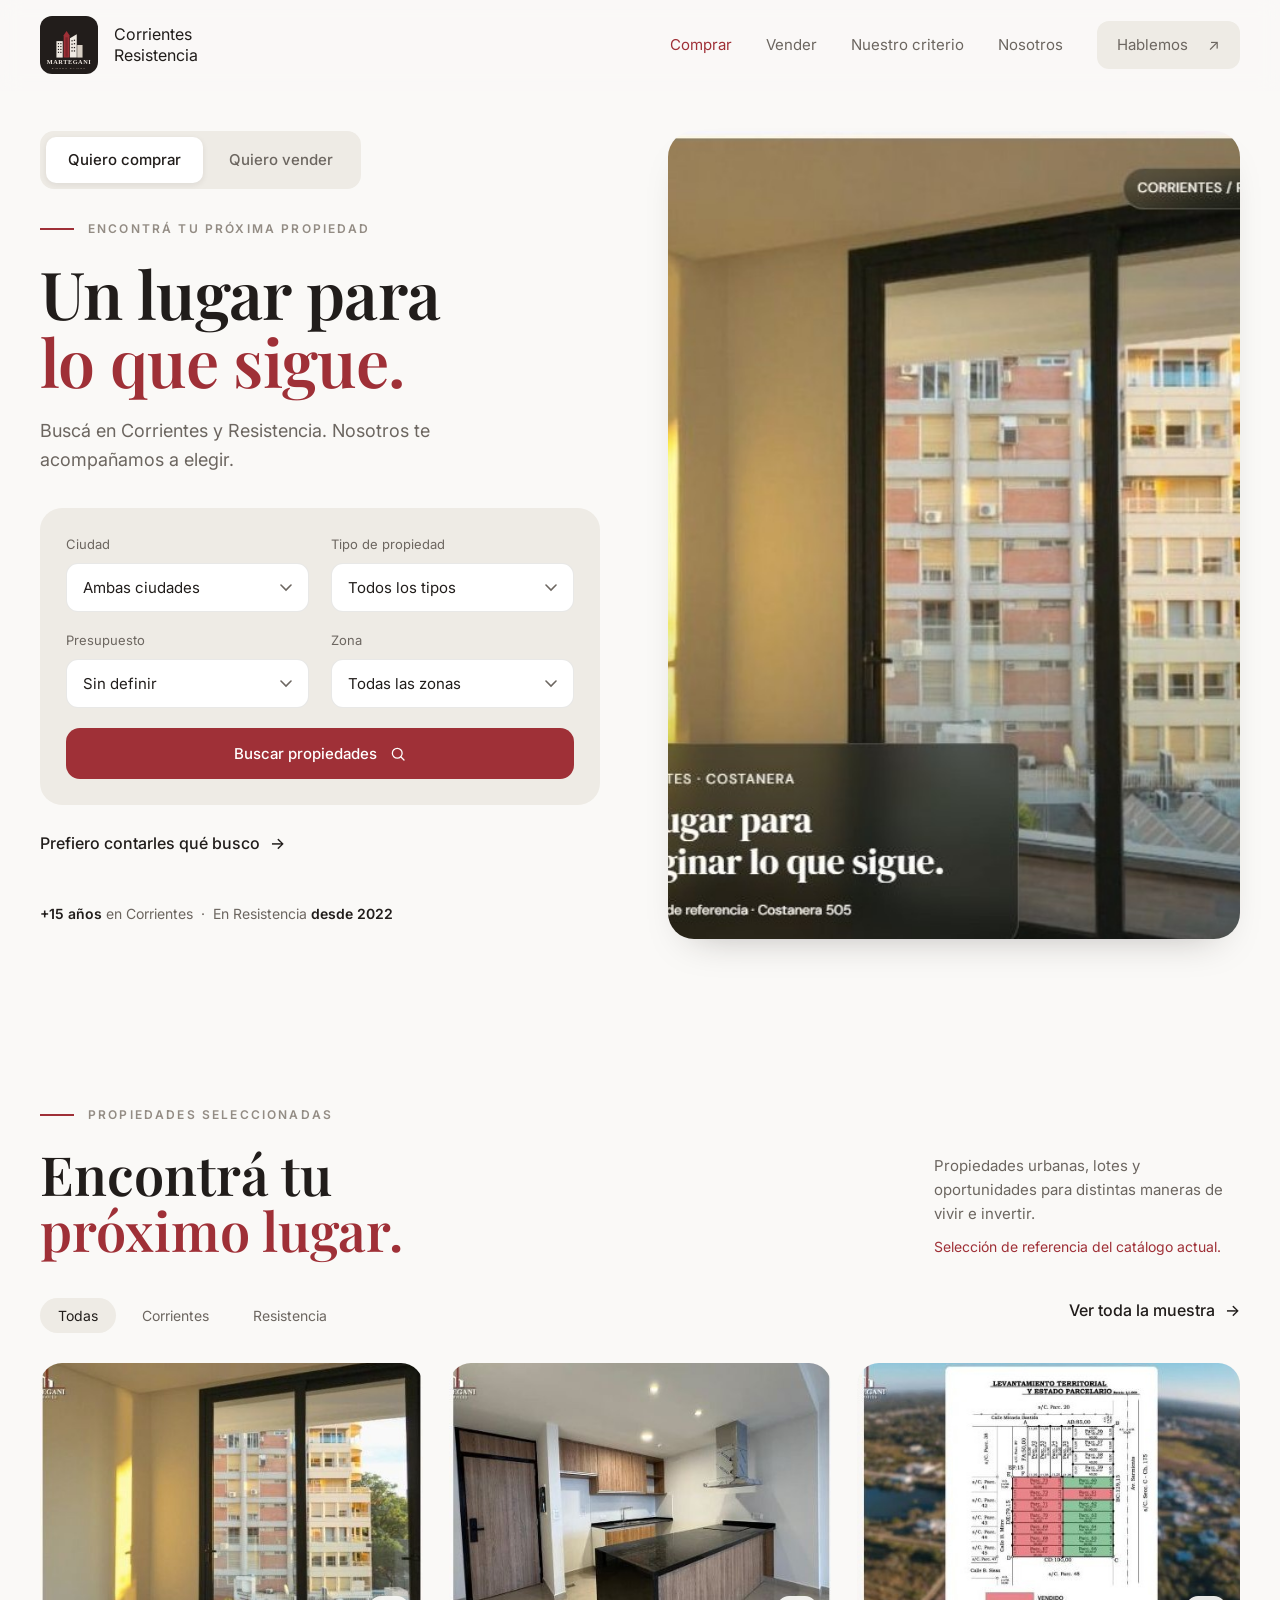
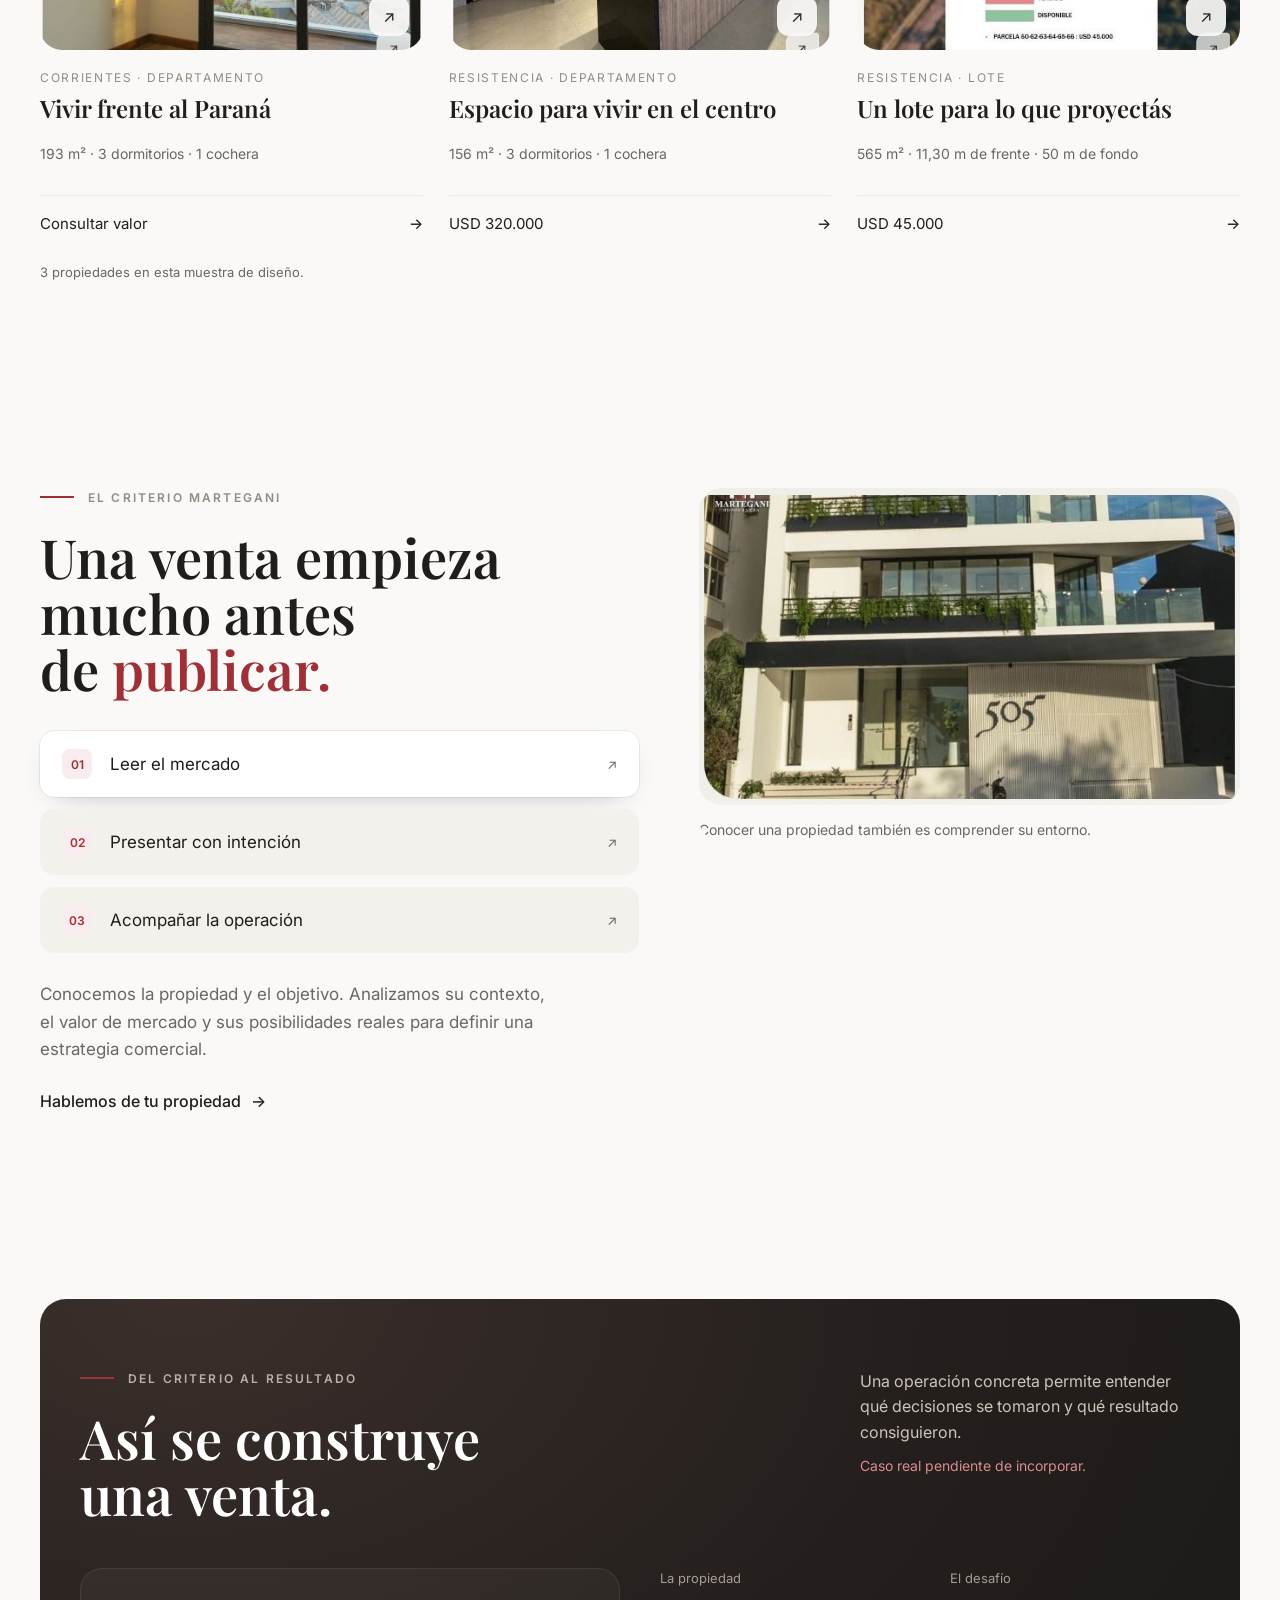
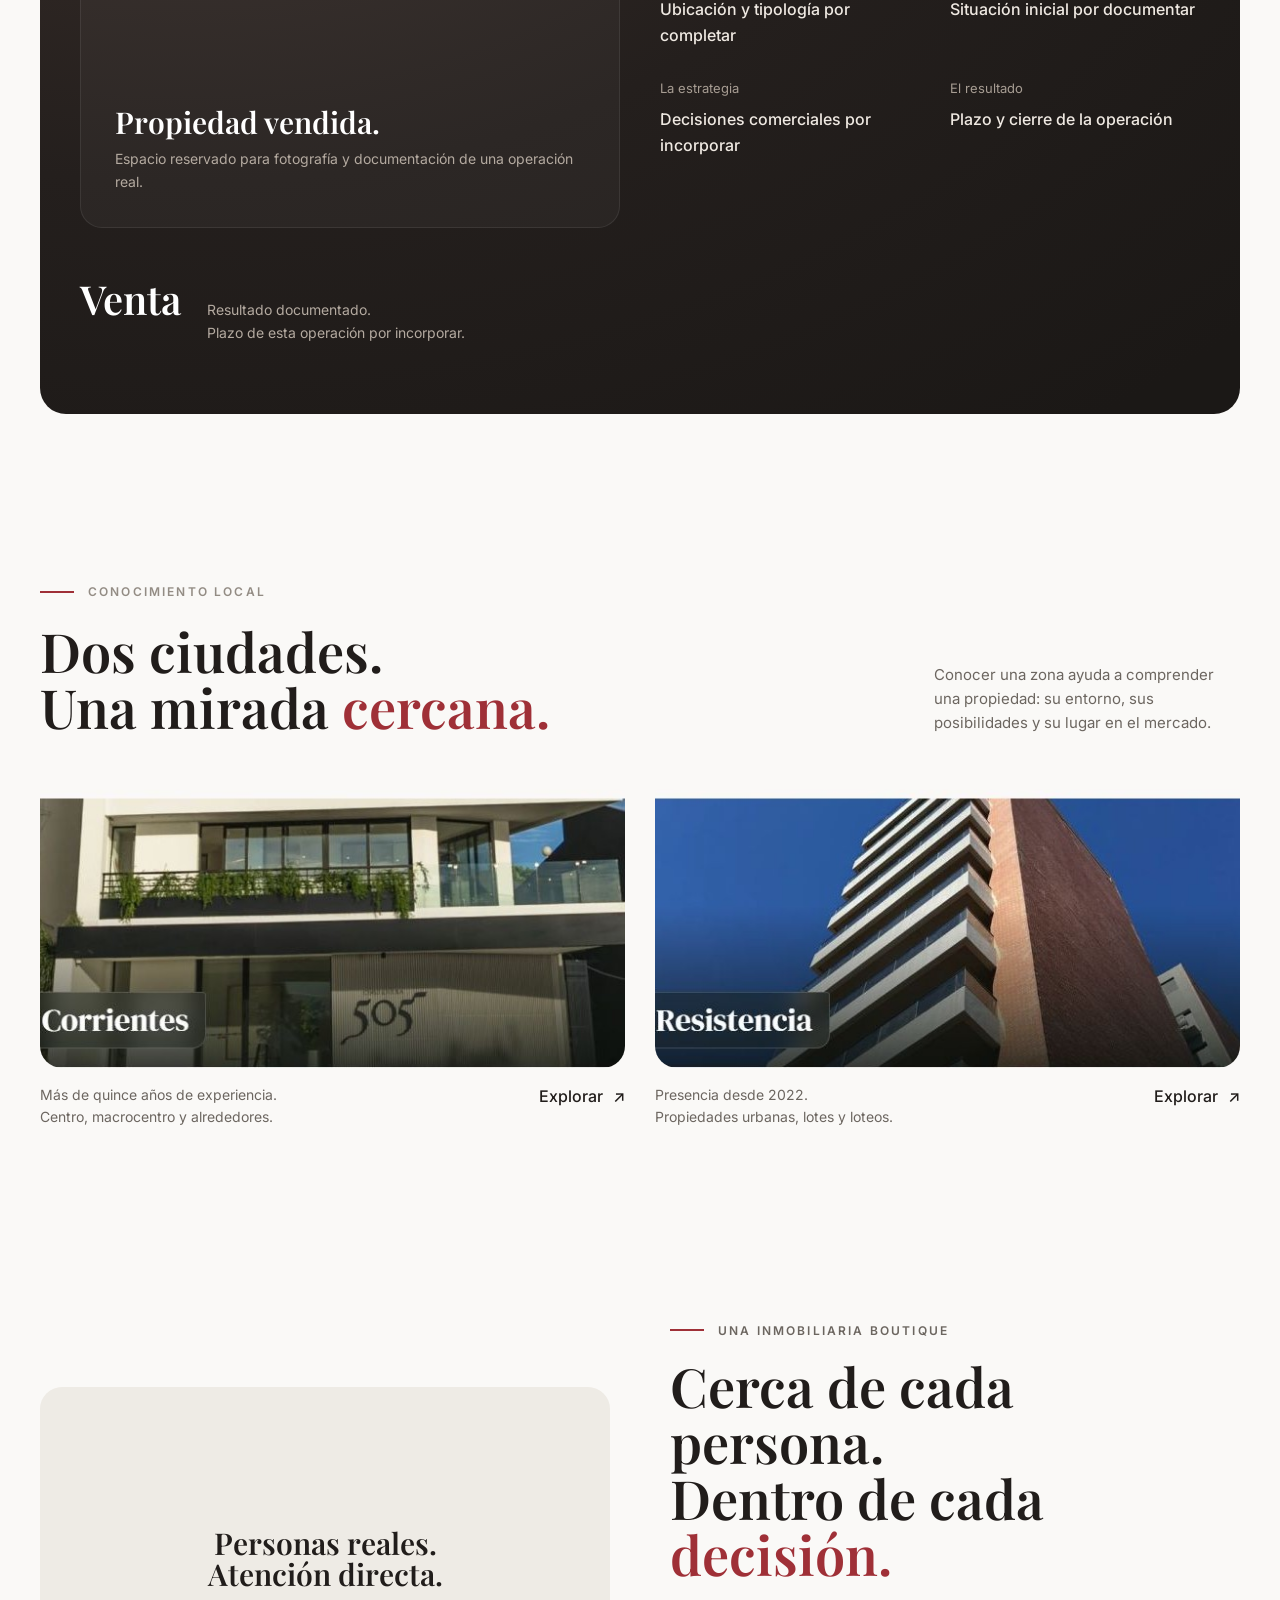
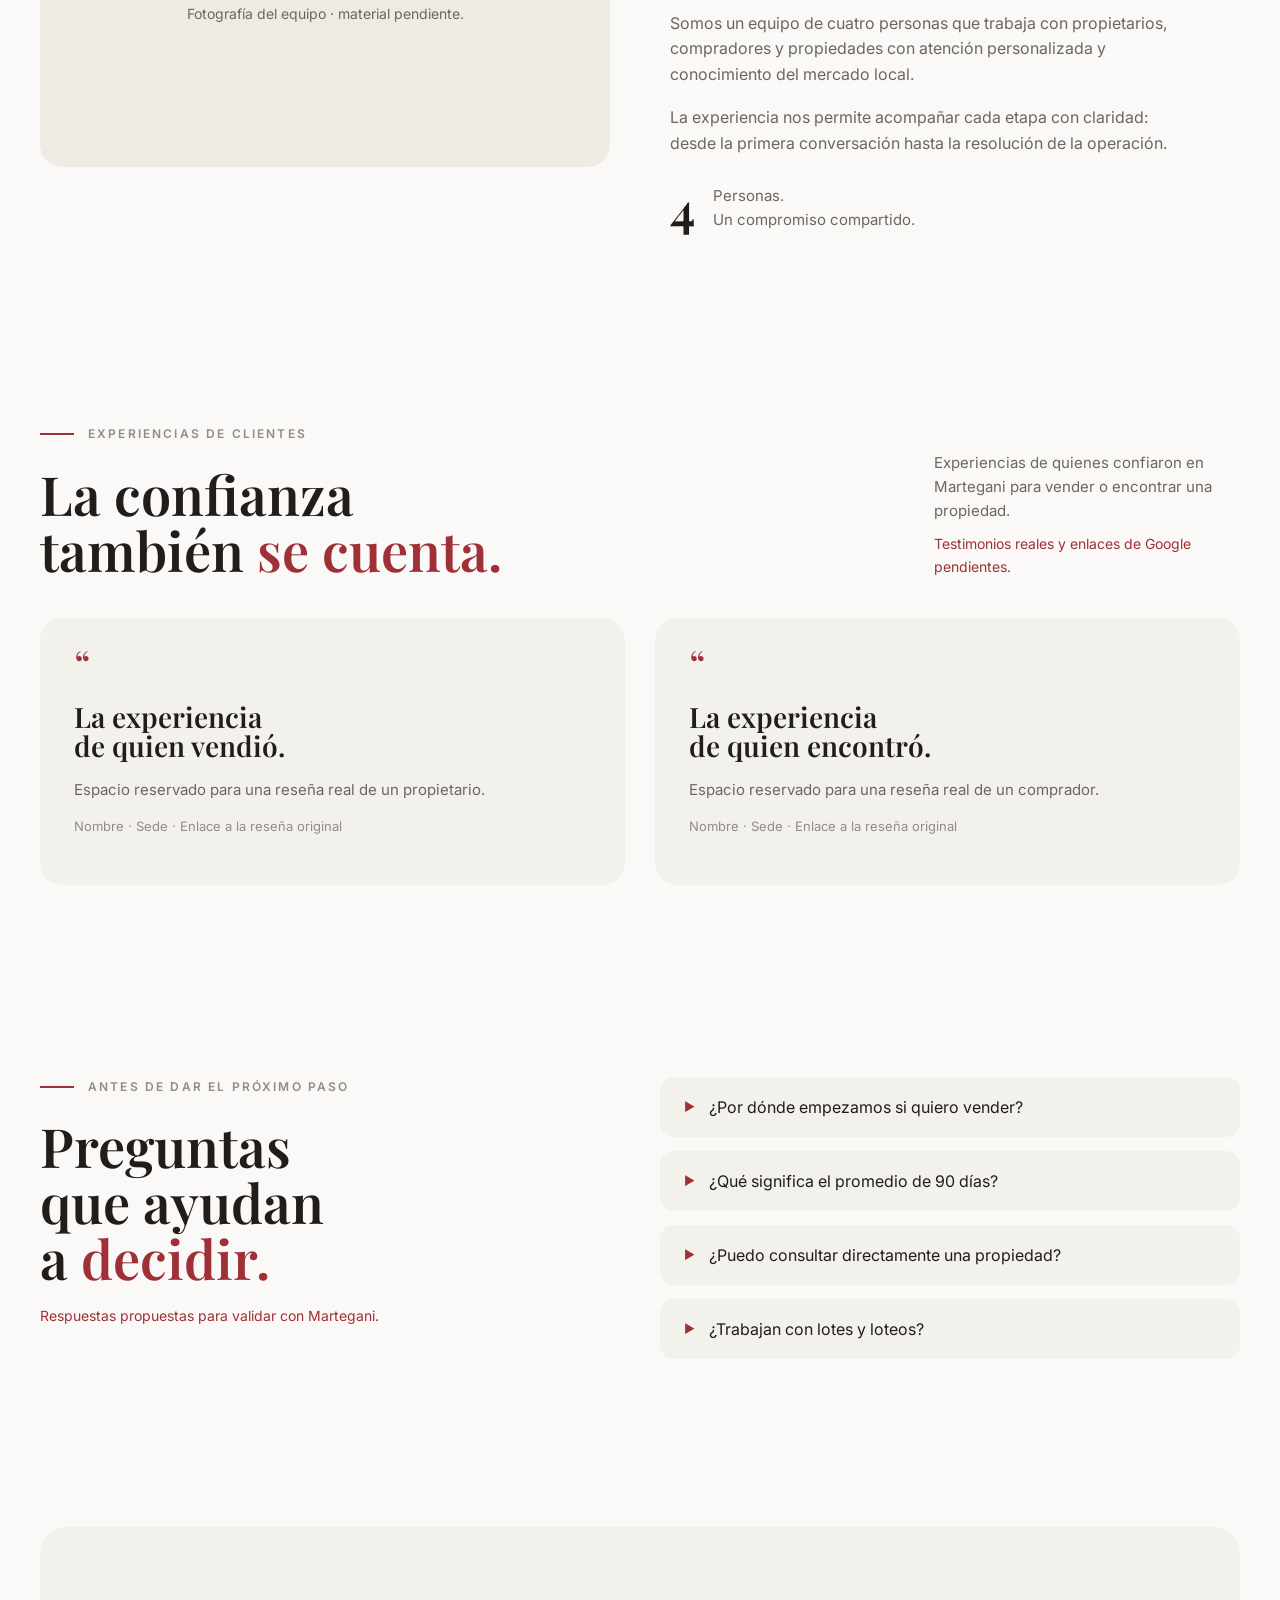
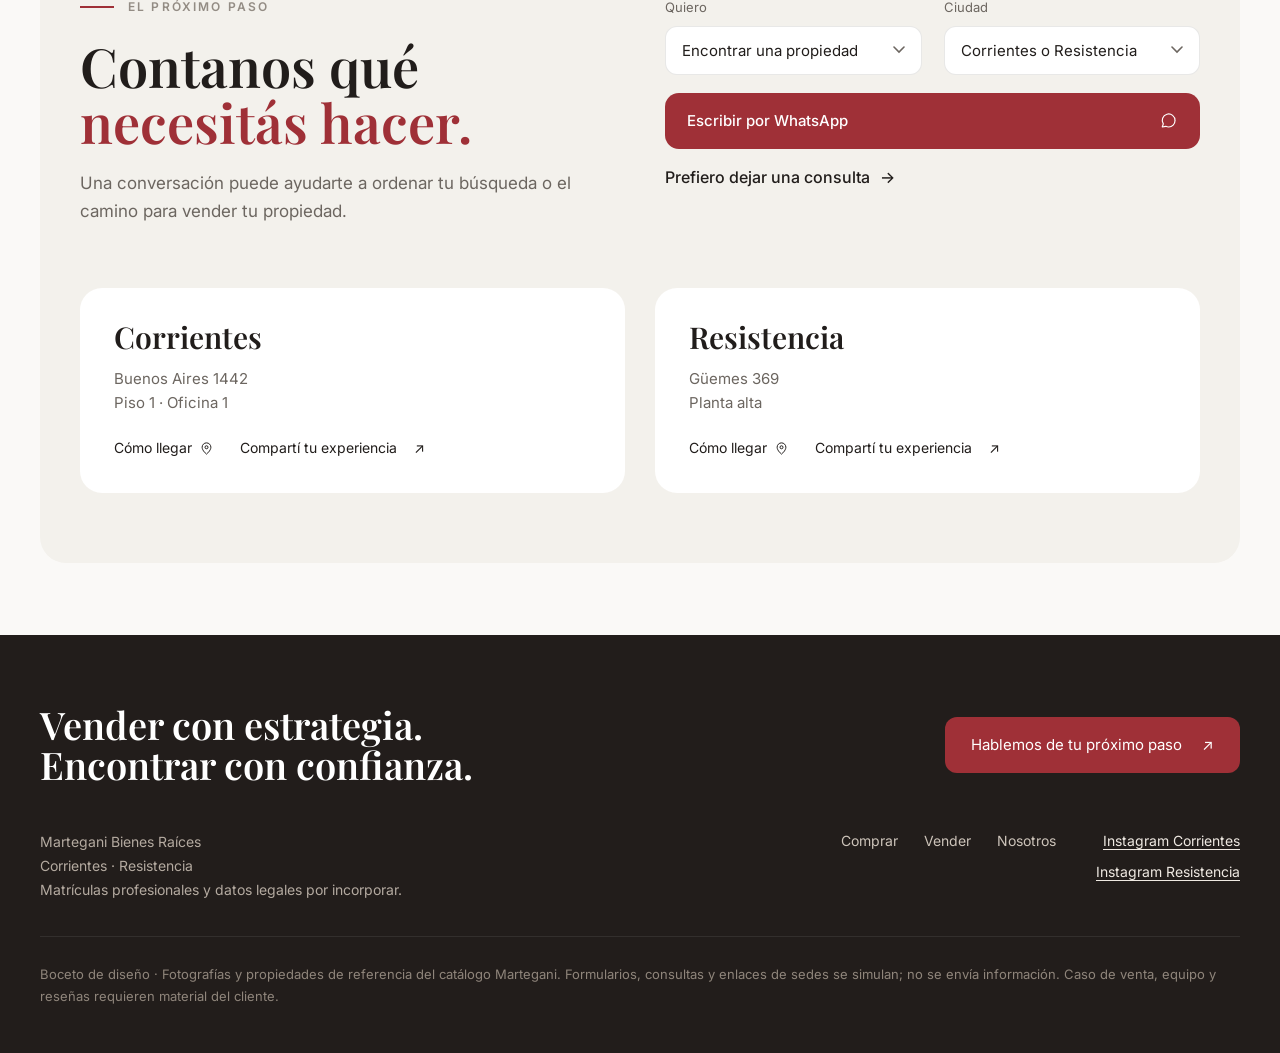
==== comprar.html @ 218351a4 "Sitio Martegani Bienes Raíces (demo de diseño multipágina)" ====
<!DOCTYPE html>
<html lang="es">
<head>
<meta charset="UTF-8">
<meta name="viewport" content="width=device-width, initial-scale=1.0">
<title>Comprar · Martegani Bienes Raíces</title>
<meta name="description" content="Encontrá tu próxima propiedad en Corrientes y Resistencia. Buscá por ciudad, tipo y presupuesto con el acompañamiento de Martegani.">
<link rel="icon" type="image/svg+xml" href="img/logo.svg">
<link rel="preconnect" href="https://fonts.googleapis.com">
<link rel="preconnect" href="https://fonts.gstatic.com" crossorigin>
<link href="https://fonts.googleapis.com/css2?family=Inter:wght@400;500;600;700&family=Playfair+Display:ital,wght@0,500;0,600;0,700;1,500&display=swap" rel="stylesheet">
<link rel="stylesheet" href="css/styles.css">
</head>
<body>

<!-- ===================== HEADER ===================== -->
<header class="site-header">
  <div class="header-inner">
    <a class="brand" href="index.html" aria-label="Martegani Bienes Raíces — Inicio">
      <img class="brand__logo" src="img/logo.svg" alt="Martegani Bienes Raíces">
      <span class="brand__text"><span>Corrientes</span><span>Resistencia</span></span>
    </a>
    <nav class="nav" id="nav">
      <a class="is-active" href="comprar.html">Comprar</a>
      <a href="vender.html">Vender</a>
      <a href="#criterio">Nuestro criterio</a>
      <a href="#nosotros">Nosotros</a>
      <a class="nav__cta diag" href="#contacto">Hablemos</a>
    </nav>
    <button class="menu-toggle" aria-label="Abrir menú" aria-expanded="false" aria-controls="nav"><span></span></button>
  </div>
</header>

<!-- ===================== HERO (comprar) ===================== -->
<section class="hero">
  <div class="wrap hero__grid">
    <div class="hero__left">
      <div class="hero__toggle">
        <a class="is-active" href="comprar.html">Quiero comprar</a>
        <a href="vender.html">Quiero vender</a>
      </div>
      <p class="eyebrow">Encontrá tu próxima propiedad</p>
      <h1 class="hero__title">Un lugar para<br><span class="wine">lo que sigue.</span></h1>
      <p class="hero__sub">Buscá en Corrientes y Resistencia. Nosotros te acompañamos a elegir.</p>

      <form class="search search--compact" data-search>
        <div class="search__row">
          <div class="field">
            <label for="ciudad">Ciudad</label>
            <select id="ciudad" name="ciudad">
              <option>Ambas ciudades</option>
              <option>Corrientes</option>
              <option>Resistencia</option>
            </select>
          </div>
          <div class="field">
            <label for="tipo">Tipo de propiedad</label>
            <select id="tipo" name="tipo">
              <option>Todos los tipos</option>
              <option>Departamento</option>
              <option>Casa</option>
              <option>Lote</option>
            </select>
          </div>
          <div class="field field--extra">
            <label for="presupuesto">Presupuesto</label>
            <select id="presupuesto" name="presupuesto">
              <option>Sin definir</option>
              <option>Hasta USD 100.000</option>
              <option>USD 100.000 – 250.000</option>
              <option>Más de USD 250.000</option>
            </select>
          </div>
          <div class="field field--extra">
            <label for="zona">Zona</label>
            <select id="zona" name="zona">
              <option>Todas las zonas</option>
              <option>Centro</option>
              <option>Macrocentro</option>
              <option>Costanera</option>
            </select>
          </div>
        </div>
        <button type="button" class="search__more">Más filtros
          <svg width="20" height="20" viewBox="0 0 24 24" fill="none" aria-hidden="true"><path d="M4 7h10M4 12h16M4 17h7" stroke="#211d1b" stroke-width="1.6" stroke-linecap="round"/><circle cx="17" cy="7" r="2.2" stroke="#211d1b" stroke-width="1.6"/><circle cx="14" cy="17" r="2.2" stroke="#211d1b" stroke-width="1.6"/></svg>
        </button>
        <button type="submit" class="btn btn--wine">Buscar propiedades
          <svg width="18" height="18" viewBox="0 0 24 24" fill="none" aria-hidden="true"><circle cx="11" cy="11" r="6.5" stroke="#fff" stroke-width="1.7"/><path d="m16 16 4 4" stroke="#fff" stroke-width="1.7" stroke-linecap="round"/></svg>
        </button>
      </form>

      <a class="hero__secondary link-arrow arrow" href="#contacto">Prefiero contarles qué busco</a>
      <p class="hero__meta"><b>+15 años</b> en Corrientes &nbsp;·&nbsp; En Resistencia <b>desde 2022</b></p>
    </div>
    <div class="hero__media">
      <img class="desk" src="img/hero-comprar.jpg" alt="Un lugar para imaginar lo que sigue — Corrientes · Costanera">
      <img class="mob" src="img/hero-comprar-mob.jpg" alt="Un lugar para imaginar lo que sigue — Corrientes · Costanera">
    </div>
  </div>
</section>

<!-- ===================== PROPIEDADES ===================== -->
<section class="section" id="propiedades">
  <div class="wrap">
    <div class="sec-head">
      <div>
        <p class="eyebrow">Propiedades seleccionadas</p>
        <h2 class="h-xl">Encontrá tu<br><span class="wine">próximo lugar.</span></h2>
      </div>
      <div class="sec-head__intro">
        Propiedades urbanas, lotes y oportunidades para distintas maneras de vivir e invertir.
        <span class="note">Selección de referencia del catálogo actual.</span>
      </div>
    </div>

    <div class="props-top">
      <div class="filters">
        <button class="chip is-active" data-filter="todas">Todas</button>
        <button class="chip" data-filter="corrientes">Corrientes</button>
        <button class="chip" data-filter="resistencia">Resistencia</button>
      </div>
      <a class="see-all link-arrow arrow" href="#contacto">Ver toda la muestra</a>
    </div>

    <div class="cards">
      <article class="card" data-city="corrientes">
        <div class="card__media">
          <img src="img/prop-1.jpg" alt="Departamento con vista al Paraná">
          <a class="card__pin" href="#contacto" aria-label="Ver propiedad">↗</a>
        </div>
        <p class="card__label">Corrientes · Departamento</p>
        <h3 class="card__title">Vivir frente al Paraná</h3>
        <p class="card__specs">193 m² · 3 dormitorios · 1 cochera</p>
        <div class="card__foot"><span>Consultar valor</span><a href="#contacto" class="link-arrow arrow" aria-label="Consultar"></a></div>
      </article>

      <article class="card" data-city="resistencia">
        <div class="card__media">
          <img src="img/prop-2.jpg" alt="Departamento en el centro de Resistencia">
          <a class="card__pin" href="#contacto" aria-label="Ver propiedad">↗</a>
        </div>
        <p class="card__label">Resistencia · Departamento</p>
        <h3 class="card__title">Espacio para vivir en el centro</h3>
        <p class="card__specs">156 m² · 3 dormitorios · 1 cochera</p>
        <div class="card__foot"><span>USD 320.000</span><a href="#contacto" class="link-arrow arrow" aria-label="Consultar"></a></div>
      </article>

      <article class="card" data-city="resistencia">
        <div class="card__media">
          <img src="img/prop-3.jpg" alt="Lote — levantamiento territorial">
          <a class="card__pin" href="#contacto" aria-label="Ver propiedad">↗</a>
        </div>
        <p class="card__label">Resistencia · Lote</p>
        <h3 class="card__title">Un lote para lo que proyectás</h3>
        <p class="card__specs">565 m² · 11,30 m de frente · 50 m de fondo</p>
        <div class="card__foot"><span>USD 45.000</span><a href="#contacto" class="link-arrow arrow" aria-label="Consultar"></a></div>
      </article>
    </div>
    <p class="cards-note">3 propiedades en esta muestra de diseño.</p>
  </div>
</section>

<!-- ===================== CRITERIO ===================== -->
<section class="section" id="criterio">
  <div class="wrap criterio criterio__grid">
    <div>
      <p class="eyebrow">El criterio Martegani</p>
      <h2 class="h-xl">Una venta empieza<br>mucho antes<br>de <span class="wine">publicar.</span></h2>
      <div class="steps">
        <button class="step is-active"><span class="step__n">01</span><span class="step__t">Leer el mercado</span><span class="diag"></span></button>
        <button class="step"><span class="step__n">02</span><span class="step__t">Presentar con intención</span><span class="diag"></span></button>
        <button class="step"><span class="step__n">03</span><span class="step__t">Acompañar la operación</span><span class="diag"></span></button>
      </div>
      <p class="lead">Conocemos la propiedad y el objetivo. Analizamos su contexto, el valor de mercado y sus posibilidades reales para definir una estrategia comercial.</p>
      <p style="margin-top:26px"><a class="link-arrow arrow" href="#contacto">Hablemos de tu propiedad</a></p>
    </div>
    <figure class="criterio__media">
      <div style="border-radius:var(--radius-lg);overflow:hidden"><img src="img/criterio-505.jpg" alt="Edificio de referencia · Costanera 505"></div>
      <figcaption>Conocer una propiedad también es comprender su entorno.</figcaption>
    </figure>
  </div>
</section>

<!-- ===================== DEL CRITERIO AL RESULTADO (oscuro) ===================== -->
<section class="section--tight">
  <div class="wrap">
    <div class="dark">
      <div class="dark__top">
        <div>
          <p class="eyebrow">Del criterio al resultado</p>
          <h2 class="h-xl">Así se construye<br>una venta.</h2>
        </div>
        <div class="dark__intro">
          Una operación concreta permite entender qué decisiones se tomaron y qué resultado consiguieron.
          <span class="note">Caso real pendiente de incorporar.</span>
        </div>
      </div>
      <div class="dark__body">
        <div class="sold">
          <h3>Propiedad vendida.</h3>
          <p>Espacio reservado para fotografía y documentación de una operación real.</p>
        </div>
        <div class="facts">
          <div class="fact"><span>La propiedad</span><b>Ubicación y tipología por completar</b></div>
          <div class="fact"><span>El desafío</span><b>Situación inicial por documentar</b></div>
          <div class="fact"><span>La estrategia</span><b>Decisiones comerciales por incorporar</b></div>
          <div class="fact"><span>El resultado</span><b>Plazo y cierre de la operación</b></div>
        </div>
        <div class="dark__sum">
          <h3>Venta</h3>
          <p>Resultado documentado.<br>Plazo de esta operación por incorporar.</p>
        </div>
      </div>
    </div>
  </div>
</section>

<!-- ===================== DOS CIUDADES ===================== -->
<section class="section">
  <div class="wrap">
    <div class="sec-head">
      <div>
        <p class="eyebrow">Conocimiento local</p>
        <h2 class="h-xl">Dos ciudades.<br>Una mirada <span class="wine">cercana.</span></h2>
      </div>
      <div class="sec-head__intro">Conocer una zona ayuda a comprender una propiedad: su entorno, sus posibilidades y su lugar en el mercado.</div>
    </div>
    <div class="cities">
      <div class="city">
        <div class="city__media"><img src="img/ciudad-corrientes.jpg" alt="Corrientes"></div>
        <div class="city__foot">
          <p>Más de quince años de experiencia.<br>Centro, macrocentro y alrededores.</p>
          <a class="link-arrow diag" href="#contacto">Explorar</a>
        </div>
      </div>
      <div class="city">
        <div class="city__media"><img src="img/ciudad-resistencia.jpg" alt="Resistencia"></div>
        <div class="city__foot">
          <p>Presencia desde 2022.<br>Propiedades urbanas, lotes y loteos.</p>
          <a class="link-arrow diag" href="#contacto">Explorar</a>
        </div>
      </div>
    </div>
  </div>
</section>

<!-- ===================== BOUTIQUE / EQUIPO ===================== -->
<section class="section" id="nosotros">
  <div class="wrap boutique">
    <div class="placeholder">
      <h3 class="h-lg">Personas reales.<br>Atención directa.</h3>
      <p>Fotografía del equipo · material pendiente.</p>
    </div>
    <div class="boutique__body">
      <p class="eyebrow">Una inmobiliaria boutique</p>
      <h2 class="h-xl">Cerca de cada<br>persona.<br>Dentro de cada<br><span class="wine">decisión.</span></h2>
      <div style="margin-top:28px">
        <p>Somos un equipo de cuatro personas que trabaja con propietarios, compradores y propiedades con atención personalizada y conocimiento del mercado local.</p>
        <p>La experiencia nos permite acompañar cada etapa con claridad: desde la primera conversación hasta la resolución de la operación.</p>
      </div>
      <div class="counter"><b>4</b><span>Personas.<br>Un compromiso compartido.</span></div>
    </div>
  </div>
</section>

<!-- ===================== TESTIMONIOS ===================== -->
<section class="section">
  <div class="wrap">
    <div class="sec-head">
      <div>
        <p class="eyebrow">Experiencias de clientes</p>
        <h2 class="h-xl">La confianza<br>también <span class="wine">se cuenta.</span></h2>
      </div>
      <div class="sec-head__intro">
        Experiencias de quienes confiaron en Martegani para vender o encontrar una propiedad.
        <span class="note">Testimonios reales y enlaces de Google pendientes.</span>
      </div>
    </div>
    <div class="quotes">
      <div class="quote">
        <span class="quote__mark">&#8220;</span>
        <h3>La experiencia<br>de quien vendió.</h3>
        <p>Espacio reservado para una reseña real de un propietario.</p>
        <p class="src">Nombre · Sede · Enlace a la reseña original</p>
      </div>
      <div class="quote">
        <span class="quote__mark">&#8220;</span>
        <h3>La experiencia<br>de quien encontró.</h3>
        <p>Espacio reservado para una reseña real de un comprador.</p>
        <p class="src">Nombre · Sede · Enlace a la reseña original</p>
      </div>
    </div>
  </div>
</section>

<!-- ===================== FAQ ===================== -->
<section class="section">
  <div class="wrap">
    <div class="faq__grid">
      <div>
        <p class="eyebrow">Antes de dar el próximo paso</p>
        <h2 class="h-xl">Preguntas<br>que ayudan<br>a <span class="wine">decidir.</span></h2>
        <p class="note" style="margin-top:18px">Respuestas propuestas para validar con Martegani.</p>
      </div>
      <div class="faq__list">
        <div class="faq__item">
          <button class="faq__q" aria-expanded="false"><span class="caret">▶</span> ¿Por dónde empezamos si quiero vender?</button>
          <div class="faq__a"><p>Empezamos con una conversación y una visita para conocer la propiedad y tu objetivo. Con eso leemos el mercado y te proponemos una estrategia de comercialización antes de publicar.</p></div>
        </div>
        <div class="faq__item">
          <button class="faq__q" aria-expanded="false"><span class="caret">▶</span> ¿Qué significa el promedio de 90 días?</button>
          <div class="faq__a"><p>Es el tiempo promedio de comercialización respaldado por operaciones registradas. El período y la muestra se precisan antes de publicar cada caso.</p></div>
        </div>
        <div class="faq__item">
          <button class="faq__q" aria-expanded="false"><span class="caret">▶</span> ¿Puedo consultar directamente una propiedad?</button>
          <div class="faq__a"><p>Sí. Podés escribirnos por la propiedad que te interesa y te acompañamos en cada paso, desde la primera consulta hasta el cierre.</p></div>
        </div>
        <div class="faq__item">
          <button class="faq__q" aria-expanded="false"><span class="caret">▶</span> ¿Trabajan con lotes y loteos?</button>
          <div class="faq__a"><p>Sí, trabajamos con lotes y loteos en Corrientes y Resistencia, además de departamentos y propiedades urbanas.</p></div>
        </div>
      </div>
    </div>
  </div>
</section>

<!-- ===================== CONTACTO / PRÓXIMO PASO ===================== -->
<section class="section--tight" id="contacto">
  <div class="wrap">
    <div class="next" data-wa-scope>
      <div class="next__top">
        <div>
          <p class="eyebrow">El próximo paso</p>
          <h2 class="h-xl">Contanos qué<br><span class="wine">necesitás hacer.</span></h2>
          <p class="lead" style="margin-top:20px">Una conversación puede ayudarte a ordenar tu búsqueda o el camino para vender tu propiedad.</p>
        </div>
        <div class="next__form">
          <div class="search__row">
            <div class="field">
              <label for="quiero">Quiero</label>
              <select id="quiero" name="quiero">
                <option>Encontrar una propiedad</option>
                <option>Vender una propiedad</option>
                <option>Hacer una consulta</option>
              </select>
            </div>
            <div class="field">
              <label for="ciudad-wa">Ciudad</label>
              <select id="ciudad-wa" name="ciudad-wa">
                <option>Corrientes o Resistencia</option>
                <option>Corrientes</option>
                <option>Resistencia</option>
              </select>
            </div>
          </div>
          <a class="btn btn--wine" data-whatsapp href="#" target="_blank" rel="noopener">
            Escribir por WhatsApp
            <svg width="18" height="18" viewBox="0 0 24 24" fill="none" aria-hidden="true"><path d="M20 11.5a8.38 8.38 0 0 1-8.5 8.5 8.5 8.5 0 0 1-3.8-.9L3 20l1.4-4.2A8.5 8.5 0 1 1 20 11.5Z" stroke="#fff" stroke-width="1.6" stroke-linecap="round" stroke-linejoin="round"/></svg>
          </a>
          <p class="after"><a class="link-arrow arrow" href="#contacto">Prefiero dejar una consulta</a></p>
        </div>
      </div>
      <div class="sedes">
        <div class="sede">
          <h3>Corrientes</h3>
          <address>Buenos Aires 1442<br>Piso 1 · Oficina 1</address>
          <div class="sede__links">
            <a href="https://maps.google.com/?q=Buenos+Aires+1442+Corrientes" target="_blank" rel="noopener">Cómo llegar
              <svg width="15" height="15" viewBox="0 0 24 24" fill="none" aria-hidden="true"><path d="M12 21s7-5.6 7-11a7 7 0 1 0-14 0c0 5.4 7 11 7 11Z" stroke="currentColor" stroke-width="1.6"/><circle cx="12" cy="10" r="2.4" stroke="currentColor" stroke-width="1.6"/></svg>
            </a>
            <a class="diag" href="#contacto">Compartí tu experiencia</a>
          </div>
        </div>
        <div class="sede">
          <h3>Resistencia</h3>
          <address>Güemes 369<br>Planta alta</address>
          <div class="sede__links">
            <a href="https://maps.google.com/?q=Güemes+369+Resistencia" target="_blank" rel="noopener">Cómo llegar
              <svg width="15" height="15" viewBox="0 0 24 24" fill="none" aria-hidden="true"><path d="M12 21s7-5.6 7-11a7 7 0 1 0-14 0c0 5.4 7 11 7 11Z" stroke="currentColor" stroke-width="1.6"/><circle cx="12" cy="10" r="2.4" stroke="currentColor" stroke-width="1.6"/></svg>
            </a>
            <a class="diag" href="#contacto">Compartí tu experiencia</a>
          </div>
        </div>
      </div>
    </div>
  </div>
</section>

<!-- ===================== FOOTER ===================== -->
<footer class="footer">
  <div class="footer__top">
    <h2>Vender con estrategia.<br>Encontrar con confianza.</h2>
    <a class="footer__cta diag" href="#contacto">Hablemos de tu próximo paso</a>
  </div>
  <div class="footer__grid">
    <div class="footer__brand">
      <p>Martegani Bienes Raíces<br>Corrientes · Resistencia<br>Matrículas profesionales y datos legales por incorporar.</p>
    </div>
    <nav class="footer__nav">
      <a href="comprar.html">Comprar</a>
      <a href="vender.html">Vender</a>
      <a href="#nosotros">Nosotros</a>
    </nav>
    <div class="footer__social">
      <a href="#">Instagram Corrientes</a>
      <a href="#">Instagram Resistencia</a>
    </div>
  </div>
  <p class="footer__legal">Boceto de diseño · Fotografías y propiedades de referencia del catálogo Martegani. Formularios, consultas y enlaces de sedes se simulan; no se envía información. Caso de venta, equipo y reseñas requieren material del cliente.</p>
</footer>

<script src="js/main.js"></script>
</body>
</html>
---- css/styles.css ----
/* =========================================================
   MARTEGANI BIENES RAÍCES — hoja de estilos
   Sistema de diseño basado en el boceto (Corrientes · Resistencia)
   ========================================================= */

/* ---------- Tokens ---------- */
:root{
  --bg:#faf9f7;            /* fondo general cálido */
  --bg-alt:#f3f1ec;        /* secciones con tono beige */
  --card:#eeebe5;          /* tarjetas / botones claros */
  --card-2:#e7e2da;        /* hover / variantes */
  --ink:#211d1b;           /* texto principal */
  --ink-soft:#6c6660;      /* texto secundario */
  --ink-mute:#938c84;      /* labels muy suaves */
  --wine:#9f3037;          /* acento vino */
  --wine-dark:#88272d;     /* hover vino */
  --wine-tint:#f8ecee;     /* fondo rosado tenue */
  --dark:#221d1b;          /* secciones oscuras */
  --dark-card:#2b2623;     /* tarjeta dentro de oscuro */
  --line:rgba(33,29,27,.10);
  --line-soft:rgba(33,29,27,.07);
  --radius:16px;
  --radius-lg:22px;
  --radius-xl:26px;
  --maxw:1340px;
  --gutter:40px;
  --serif:"Playfair Display", Georgia, "Times New Roman", serif;
  --sans:"Inter", system-ui, -apple-system, "Segoe UI", Roboto, Arial, sans-serif;
  --shadow:0 18px 40px -24px rgba(33,29,27,.35);
}

/* ---------- Reset ---------- */
*,*::before,*::after{box-sizing:border-box}
html{scroll-behavior:smooth;-webkit-text-size-adjust:100%}
body{
  margin:0;
  font-family:var(--sans);
  background:var(--bg);
  color:var(--ink);
  font-size:16px;
  line-height:1.6;
  -webkit-font-smoothing:antialiased;
}
img{max-width:100%;display:block}
a{color:inherit;text-decoration:none}
button{font-family:inherit;cursor:pointer;border:none;background:none}
select{font-family:inherit}

/* ---------- Utilidades ---------- */
.wrap{max-width:var(--maxw);margin:0 auto;padding:0 var(--gutter)}
.wine{color:var(--wine)}
.section{padding:96px 0}
.section--tight{padding:72px 0}

.eyebrow{
  display:flex;align-items:center;gap:14px;
  font-size:12px;font-weight:600;letter-spacing:.18em;text-transform:uppercase;
  color:var(--ink-mute);margin:0 0 22px;
}
.eyebrow::before{content:"";width:34px;height:2px;background:var(--wine);display:block;flex:none}

h1,h2,h3{font-family:var(--serif);font-weight:600;color:var(--ink);margin:0;line-height:1.04}
.display{font-size:clamp(40px,6vw,70px);letter-spacing:-.01em}
.h-xl{font-size:clamp(34px,4.6vw,54px)}
.h-lg{font-size:clamp(26px,3vw,40px)}
.lead{color:var(--ink-soft);font-size:17px;max-width:46ch}
.note{color:var(--wine);font-size:14px}
.muted{color:var(--ink-soft)}
.tiny{font-size:13px;color:var(--ink-soft)}

/* flechas inline */
.arrow::after{content:"→";margin-left:10px;display:inline-block;transition:transform .25s}
.arrow:hover::after{transform:translateX(4px)}
.diag::after{content:"↗";margin-left:10px;display:inline-block;transition:transform .25s}
.diag:hover::after{transform:translate(3px,-3px)}

/* ---------- Botones ---------- */
.btn{
  display:inline-flex;align-items:center;justify-content:space-between;gap:16px;
  padding:16px 22px;border-radius:14px;font-weight:500;font-size:15px;
  transition:background .2s,color .2s,transform .2s;
}
.btn--wine{background:var(--wine);color:#fff;width:100%}
.btn--wine:hover{background:var(--wine-dark)}
.btn--soft{background:var(--card);color:var(--ink)}
.btn--soft:hover{background:var(--card-2)}
.btn .ico{font-size:16px}
.link-arrow{display:inline-flex;align-items:center;font-weight:500;color:var(--ink)}
.link-wine{color:var(--wine);font-weight:500}

/* =========================================================
   HEADER
   ========================================================= */
.site-header{
  position:sticky;top:0;z-index:50;
  background:rgba(250,249,247,.86);
  backdrop-filter:saturate(1.2) blur(10px);
  border-bottom:1px solid transparent;
}
.site-header.is-stuck{border-bottom-color:var(--line-soft)}
.header-inner{display:flex;align-items:center;justify-content:space-between;gap:24px;padding:16px var(--gutter);max-width:var(--maxw);margin:0 auto}
.brand{display:flex;align-items:center;gap:16px}
.brand__logo{width:58px;height:58px;border-radius:12px;flex:none}
.brand__text{font-size:16px;line-height:1.3;color:var(--ink)}
.brand__text span{display:block}

.nav{display:flex;align-items:center;gap:34px}
.nav a{font-size:15px;color:var(--ink-soft);transition:color .2s}
.nav a:hover{color:var(--ink)}
.nav a.is-active{color:var(--wine)}
.nav__cta{
  display:inline-flex;align-items:center;gap:10px;
  background:var(--card);color:var(--ink);padding:12px 20px;border-radius:12px;font-size:15px;
  transition:background .2s;
}
.nav__cta:hover{background:var(--card-2)}

.menu-toggle{display:none;width:46px;height:46px;border-radius:12px;background:var(--card);align-items:center;justify-content:center}
.menu-toggle span,.menu-toggle span::before,.menu-toggle span::after{
  content:"";display:block;width:20px;height:2px;background:var(--ink);transition:.25s;position:relative
}
.menu-toggle span::before{position:absolute;top:-6px}
.menu-toggle span::after{position:absolute;top:6px}
body.menu-open .menu-toggle span{background:transparent}
body.menu-open .menu-toggle span::before{top:0;transform:rotate(45deg)}
body.menu-open .menu-toggle span::after{top:0;transform:rotate(-45deg)}

/* =========================================================
   HERO
   ========================================================= */
.hero{padding:40px 0 70px}
.hero__grid{display:grid;grid-template-columns:1fr 1fr;gap:56px;align-items:stretch}
.hero__left{display:flex;flex-direction:column;justify-content:center;max-width:560px}
.hero__title{font-size:clamp(42px,5.4vw,66px);line-height:1.02;letter-spacing:-.01em;margin-bottom:22px}
.hero__sub{color:var(--ink-soft);font-size:18px;margin:0 0 34px;max-width:42ch}
.hero__actions{display:grid;grid-template-columns:1fr 1fr;gap:16px;margin-bottom:22px}
.hero__secondary{margin-top:4px}
.hero__meta{margin-top:auto;padding-top:46px;font-size:14px;color:var(--ink-soft)}
.hero__meta b{color:var(--ink);font-weight:600}

/* foto del hero (recorte del boceto, con su placa) */
.hero__media{border-radius:var(--radius-xl);overflow:hidden;min-height:440px;box-shadow:var(--shadow)}
.hero__media img{width:100%;height:100%;object-fit:cover;object-position:center}
.hero__media .mob{display:none}

/* toggle comprar / vender */
.hero__toggle{display:inline-flex;background:var(--card);border-radius:14px;padding:6px;gap:4px;margin-bottom:30px;align-self:flex-start}
.hero__toggle a{padding:11px 22px;border-radius:10px;font-size:15px;color:var(--ink-soft);font-weight:500}
.hero__toggle a.is-active{background:#fff;color:var(--ink);box-shadow:0 2px 6px rgba(33,29,27,.08)}

/* formulario de búsqueda (comprar) */
.search{background:var(--card);border-radius:var(--radius-lg);padding:26px;margin-bottom:22px}
.search__row{display:grid;grid-template-columns:1fr 1fr;gap:18px 22px;margin-bottom:20px}
.field{display:flex;flex-direction:column;gap:8px}
.field label{font-size:13px;color:var(--ink-soft)}
.field select{
  appearance:none;background:#fff;border:1px solid var(--line);border-radius:12px;
  padding:14px 40px 14px 16px;font-size:15px;color:var(--ink);
  background-image:url("data:image/svg+xml,%3Csvg xmlns='http://www.w3.org/2000/svg' width='12' height='8' viewBox='0 0 12 8'%3E%3Cpath d='M1 1l5 5 5-5' stroke='%236c6660' stroke-width='1.6' fill='none' stroke-linecap='round'/%3E%3C/svg%3E");
  background-repeat:no-repeat;background-position:right 16px center;cursor:pointer;
}
.search .btn--wine{justify-content:center;gap:12px}
.search__more{display:none;align-items:center;justify-content:space-between;color:var(--ink);font-size:15px;padding:4px 2px 18px}

/* tarjeta de estadística (vender) */
.stat{display:flex;gap:22px;align-items:flex-start;background:var(--wine-tint);border-radius:var(--radius-lg);padding:26px 28px;margin-bottom:28px}
.stat__num{font-family:var(--serif);font-size:54px;line-height:1;color:var(--ink)}
.stat__body b{display:block;font-weight:600;margin-bottom:4px}
.stat__body span{color:var(--ink-soft);font-size:15px}
.stat__body .note{display:block;margin-top:8px}

/* =========================================================
   PROPIEDADES
   ========================================================= */
.sec-head{display:grid;grid-template-columns:1fr 1fr;gap:30px;align-items:end;margin-bottom:40px}
.sec-head__intro{justify-self:end;text-align:left;max-width:34ch;color:var(--ink-soft);font-size:15px}
.sec-head__intro .note{display:block;margin-top:10px}

.filters{display:flex;align-items:center;gap:8px;margin-bottom:4px}
.chip{padding:9px 18px;border-radius:999px;font-size:14px;color:var(--ink-soft);transition:.2s}
.chip.is-active{background:var(--card);color:var(--ink)}
.chip:hover{color:var(--ink)}
.see-all{justify-self:end;align-self:start}

.props-top{display:flex;justify-content:space-between;align-items:center;margin-bottom:26px}

.cards{display:grid;grid-template-columns:repeat(3,1fr);gap:26px}
.card{display:flex;flex-direction:column}
.card__media{position:relative;border-radius:var(--radius-lg);overflow:hidden;aspect-ratio:4/3;background:var(--card)}
.card__media img{width:100%;height:100%;object-fit:cover}
.card__pin{position:absolute;right:14px;bottom:14px;width:40px;height:40px;border-radius:12px;background:rgba(250,249,247,.92);display:flex;align-items:center;justify-content:center;font-size:16px;color:var(--ink)}
.card__label{font-size:12px;letter-spacing:.14em;text-transform:uppercase;color:var(--ink-mute);margin:18px 0 8px}
.card__title{font-family:var(--serif);font-size:24px;margin-bottom:8px}
.card__specs{color:var(--ink-soft);font-size:14px}
.card__foot{display:flex;justify-content:space-between;align-items:center;margin-top:16px;padding-top:16px;border-top:1px solid var(--line-soft);font-size:15px}
.cards-note{margin-top:26px;font-size:13px;color:var(--ink-soft)}

/* =========================================================
   CRITERIO
   ========================================================= */
.criterio__grid{display:grid;grid-template-columns:1.05fr .95fr;gap:60px;align-items:start}
.steps{margin:34px 0 28px;display:flex;flex-direction:column;gap:12px}
.step{display:flex;align-items:center;gap:18px;background:var(--bg-alt);border-radius:14px;padding:18px 22px;transition:.2s;text-align:left;width:100%}
.step__n{width:30px;height:30px;border-radius:8px;background:var(--wine-tint);color:var(--wine);font-size:12px;display:flex;align-items:center;justify-content:center;flex:none;font-weight:600}
.step__t{flex:1;font-size:17px;color:var(--ink)}
.step .diag::after{color:var(--ink-soft)}
.step.is-active{background:#fff;box-shadow:0 10px 30px -18px rgba(33,29,27,.4);outline:1px solid var(--line-soft)}
.criterio__media{border-radius:var(--radius-lg);overflow:hidden}
.criterio figure{margin:0}
.criterio figcaption{font-size:14px;color:var(--ink-soft);margin-top:14px}

/* =========================================================
   SECCIÓN OSCURA (del criterio al resultado)
   ========================================================= */
.dark{
  background:radial-gradient(120% 130% at 12% 0%, #3a2f2b 0%, #241f1d 52%, #1b1816 100%);
  color:#efe9e2;border-radius:var(--radius-xl);padding:70px var(--gutter);
}
.dark .eyebrow{color:#bcb0a4}
.dark h2{color:#fff}
.dark__top{display:grid;grid-template-columns:1fr 1fr;gap:40px;align-items:start;margin-bottom:46px}
.dark__intro{color:#cdc4ba;font-size:16px;max-width:34ch;justify-self:end}
.dark__intro .note{color:#d98c92;display:block;margin-top:10px}
.dark__body{display:grid;grid-template-columns:1fr 1fr;gap:40px;align-items:start}
.sold{background:rgba(255,255,255,.04);border:1px solid rgba(255,255,255,.08);border-radius:var(--radius-lg);min-height:260px;display:flex;flex-direction:column;justify-content:flex-end;padding:34px}
.sold h3{color:#fff;font-size:30px;margin-bottom:10px}
.sold p{color:#b4aaa0;font-size:14px;margin:0}
.facts{display:grid;grid-template-columns:1fr 1fr;gap:30px 40px}
.fact span{display:block;font-size:13px;color:#a79d93;margin-bottom:8px}
.fact b{font-weight:500;font-size:16px;color:#efe9e2}
.dark__sum{grid-column:1/-1;display:flex;align-items:baseline;gap:26px;margin-top:10px}
.dark__sum h3{font-family:var(--serif);font-size:40px;color:#fff}
.dark__sum p{color:#b4aaa0;font-size:14px;margin:0}

/* =========================================================
   DOS CIUDADES
   ========================================================= */
.cities{display:grid;grid-template-columns:1fr 1fr;gap:30px}
.city__media{border-radius:var(--radius-lg);overflow:hidden;aspect-ratio:2/1;background:var(--card)}
.city__media img{width:100%;height:100%;object-fit:cover}
.city__foot{display:flex;justify-content:space-between;align-items:flex-start;margin-top:16px}
.city__foot p{margin:0;color:var(--ink-soft);font-size:14px}

/* =========================================================
   BOUTIQUE / EQUIPO
   ========================================================= */
.boutique{display:grid;grid-template-columns:1fr 1fr;gap:60px;align-items:center}
.placeholder{
  background:var(--card);border-radius:var(--radius-lg);min-height:380px;
  display:flex;flex-direction:column;align-items:center;justify-content:center;text-align:center;padding:40px;
}
.placeholder h3{font-size:30px;margin-bottom:12px}
.placeholder p{color:var(--ink-soft);font-size:14px;margin:0}
.boutique__body p{color:var(--ink-soft);margin:0 0 18px;max-width:52ch}
.counter{display:flex;align-items:center;gap:18px;margin-top:28px}
.counter b{font-family:var(--serif);font-size:48px;line-height:1;color:var(--ink)}
.counter span{color:var(--ink-soft);font-size:15px}

/* =========================================================
   TESTIMONIOS
   ========================================================= */
.quotes{display:grid;grid-template-columns:1fr 1fr;gap:30px}
.quote{background:var(--bg-alt);border-radius:var(--radius-lg);padding:34px}
.quote__mark{color:var(--wine);font-family:var(--serif);font-size:40px;line-height:.6;display:block;margin-bottom:26px}
.quote h3{font-family:var(--serif);font-size:28px;margin-bottom:18px}
.quote p{color:var(--ink-soft);font-size:15px;margin:0 0 14px}
.quote .src{font-size:13px;color:var(--ink-mute)}

/* =========================================================
   FAQ
   ========================================================= */
.faq__grid{display:grid;grid-template-columns:1fr 1fr;gap:40px;align-items:start}
.faq__list{display:flex;flex-direction:column;gap:14px}
.faq__item{background:var(--bg-alt);border-radius:14px;overflow:hidden}
.faq__q{display:flex;align-items:center;gap:14px;width:100%;text-align:left;padding:20px 24px;font-size:16px;color:var(--ink)}
.faq__q .caret{color:var(--wine);transition:transform .25s;font-size:12px;flex:none}
.faq__item.open .caret{transform:rotate(90deg)}
.faq__a{max-height:0;overflow:hidden;transition:max-height .3s ease;color:var(--ink-soft);font-size:15px}
.faq__a p{margin:0;padding:0 24px 22px 52px}

/* =========================================================
   CONTACTO / PRÓXIMO PASO
   ========================================================= */
.next{background:var(--bg-alt);border-radius:var(--radius-xl);padding:70px var(--gutter)}
.next__top{display:grid;grid-template-columns:1fr 1fr;gap:50px;align-items:start;margin-bottom:46px}
.next__form .search__row{grid-template-columns:1fr 1fr;margin-bottom:18px}
.next__form .btn--wine{justify-content:space-between}
.next__form .after{margin-top:16px}
.sedes{display:grid;grid-template-columns:1fr 1fr;gap:30px}
.sede{background:#fff;border-radius:var(--radius-lg);padding:34px}
.sede h3{font-family:var(--serif);font-size:30px;margin-bottom:14px}
.sede address{font-style:normal;color:var(--ink-soft);font-size:15px;margin-bottom:22px}
.sede__links{display:flex;gap:26px;font-size:14px}
.sede__links a{display:inline-flex;align-items:center;gap:7px;color:var(--ink)}

/* =========================================================
   FOOTER
   ========================================================= */
.footer{background:var(--dark);color:#efe9e2;margin-top:0;padding:70px var(--gutter) 46px}
.footer__top{display:grid;grid-template-columns:1fr auto;gap:40px;align-items:center;max-width:var(--maxw);margin:0 auto 46px}
.footer__top h2{color:#fff;font-size:clamp(26px,3vw,38px)}
.footer__cta{display:inline-flex;align-items:center;gap:10px;background:var(--wine);color:#fff;padding:16px 26px;border-radius:12px;font-size:15px;transition:background .2s}
.footer__cta:hover{background:var(--wine-dark)}
.footer__grid{display:grid;grid-template-columns:1fr auto auto;gap:40px;max-width:var(--maxw);margin:0 auto 34px;align-items:start}
.footer__brand p{margin:0;color:#b4aaa0;font-size:14px;line-height:1.7}
.footer__nav{display:flex;gap:26px;font-size:14px;color:#cdc4ba}
.footer__social{display:flex;flex-direction:column;gap:8px;text-align:right;font-size:14px}
.footer__social a{color:#efe9e2;text-decoration:underline;text-underline-offset:3px}
.footer__legal{max-width:var(--maxw);margin:0 auto;color:#8f857b;font-size:13px;line-height:1.7;border-top:1px solid rgba(255,255,255,.08);padding-top:26px}

/* =========================================================
   RESPONSIVE
   ========================================================= */
@media (max-width:980px){
  :root{--gutter:22px}
  .section{padding:64px 0}
  .nav{
    position:fixed;inset:72px 0 auto 0;flex-direction:column;align-items:stretch;gap:0;
    background:var(--bg);border-bottom:1px solid var(--line);padding:10px var(--gutter) 26px;
    transform:translateY(-120%);transition:transform .3s;box-shadow:var(--shadow);
  }
  body.menu-open .nav{transform:translateY(0)}
  .nav a{padding:16px 0;border-bottom:1px solid var(--line-soft);font-size:17px}
  .nav__cta{margin-top:16px;justify-content:space-between}
  .menu-toggle{display:flex}

  .hero__grid{grid-template-columns:1fr;gap:34px}
  .hero__left{max-width:none}
  .hero__meta{padding-top:30px}
  .hero__media{min-height:0;aspect-ratio:3/2}
  .hero__media .desk{display:none}
  .hero__media .mob{display:block}

  .sec-head{grid-template-columns:1fr;gap:16px;align-items:start}
  .sec-head__intro{justify-self:start;max-width:none}
  .see-all{justify-self:start}

  .props-top{flex-direction:column;align-items:flex-start;gap:16px}
  .cards{grid-template-columns:1fr}
  .criterio__grid{grid-template-columns:1fr;gap:34px}
  .dark__top,.dark__body,.facts{grid-template-columns:1fr}
  .dark__intro{justify-self:start}
  .dark__sum{flex-direction:column;gap:6px}
  .cities{grid-template-columns:1fr}
  .boutique{grid-template-columns:1fr;gap:30px}
  .boutique .placeholder{order:2}
  .quotes{grid-template-columns:1fr}
  .faq__grid{grid-template-columns:1fr;gap:20px}
  .next__top{grid-template-columns:1fr;gap:28px}
  .sedes{grid-template-columns:1fr}

  .footer__top{grid-template-columns:1fr;gap:24px;align-items:start}
  .footer__grid{grid-template-columns:1fr;gap:26px}
  .footer__social{text-align:left}

  /* en celular el form de comprar muestra Ciudad + Tipo + "Más filtros" */
  .search--compact .search__row{grid-template-columns:1fr}
  .search--compact .field--extra{display:none}
  .search--compact .search__more{display:flex}
}

@media (max-width:560px){
  .hero__actions{grid-template-columns:1fr}
  .hero__title{font-size:clamp(34px,10vw,46px)}
}
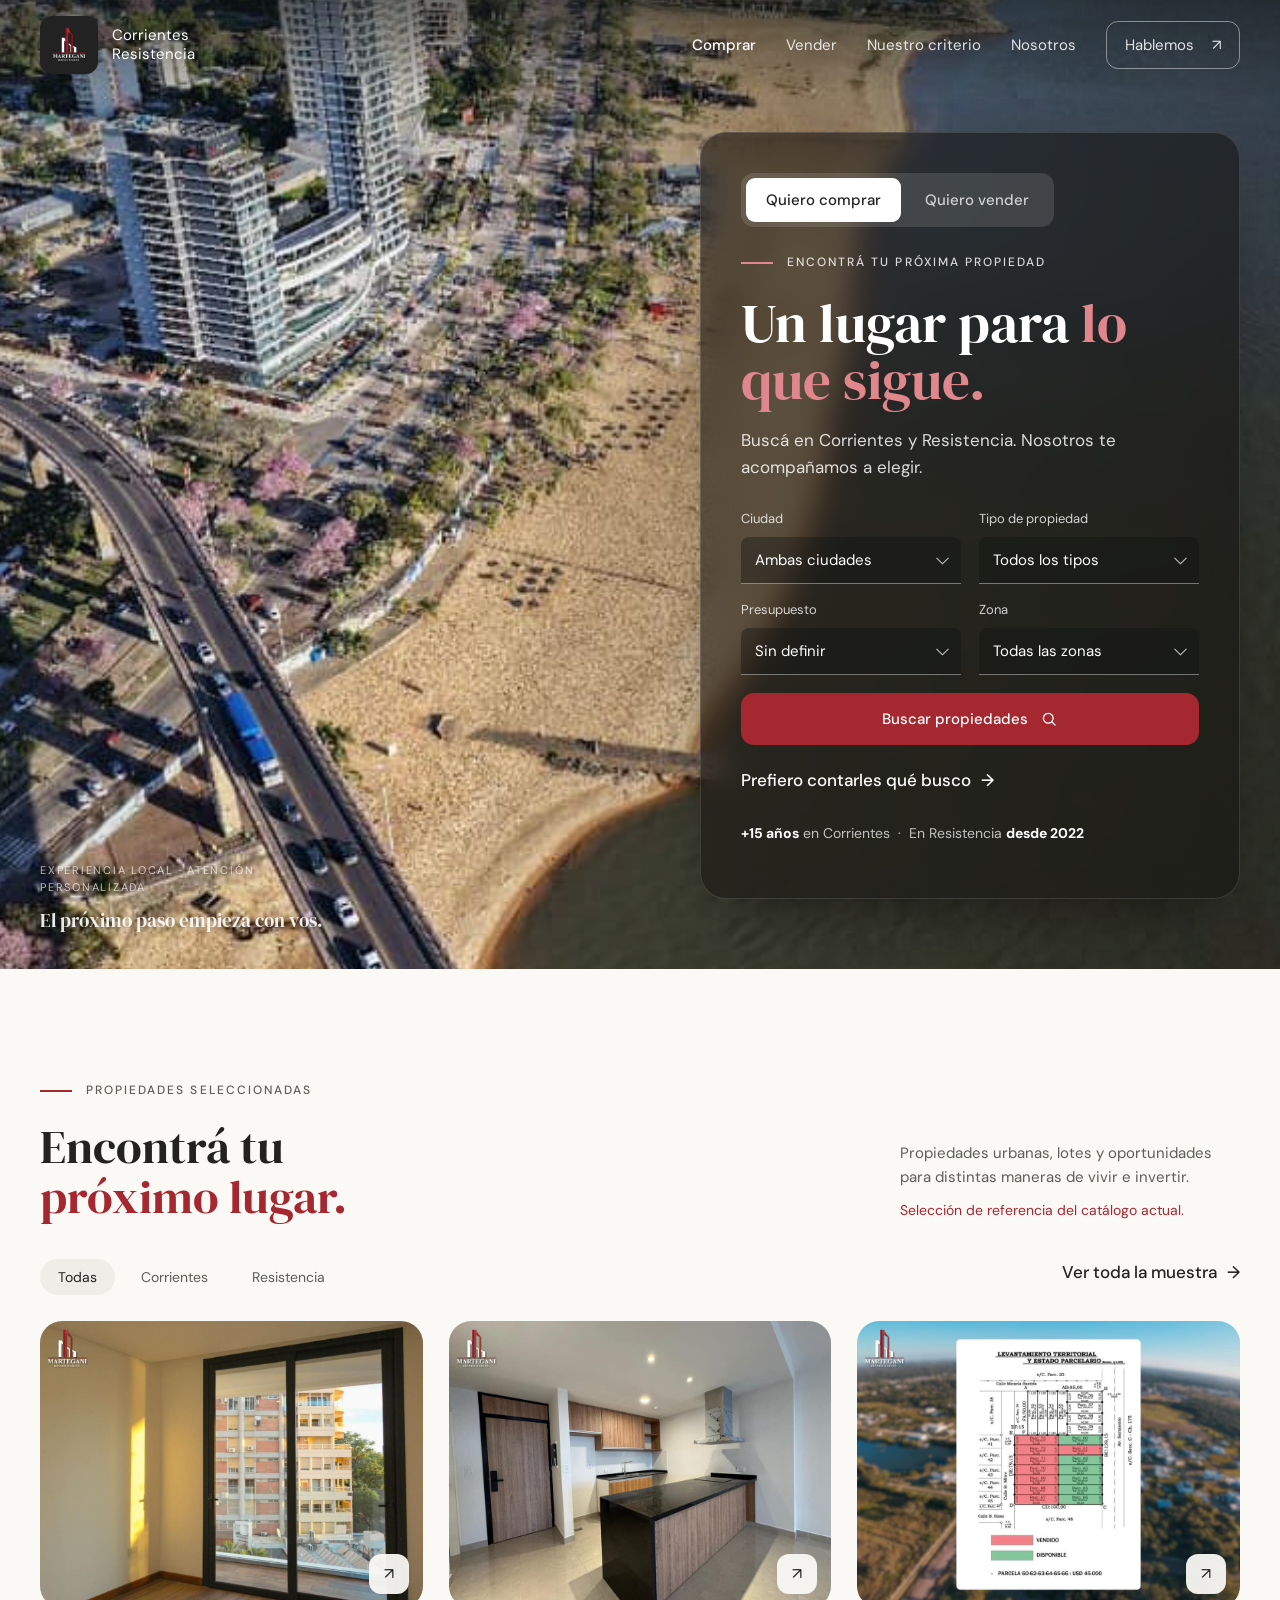
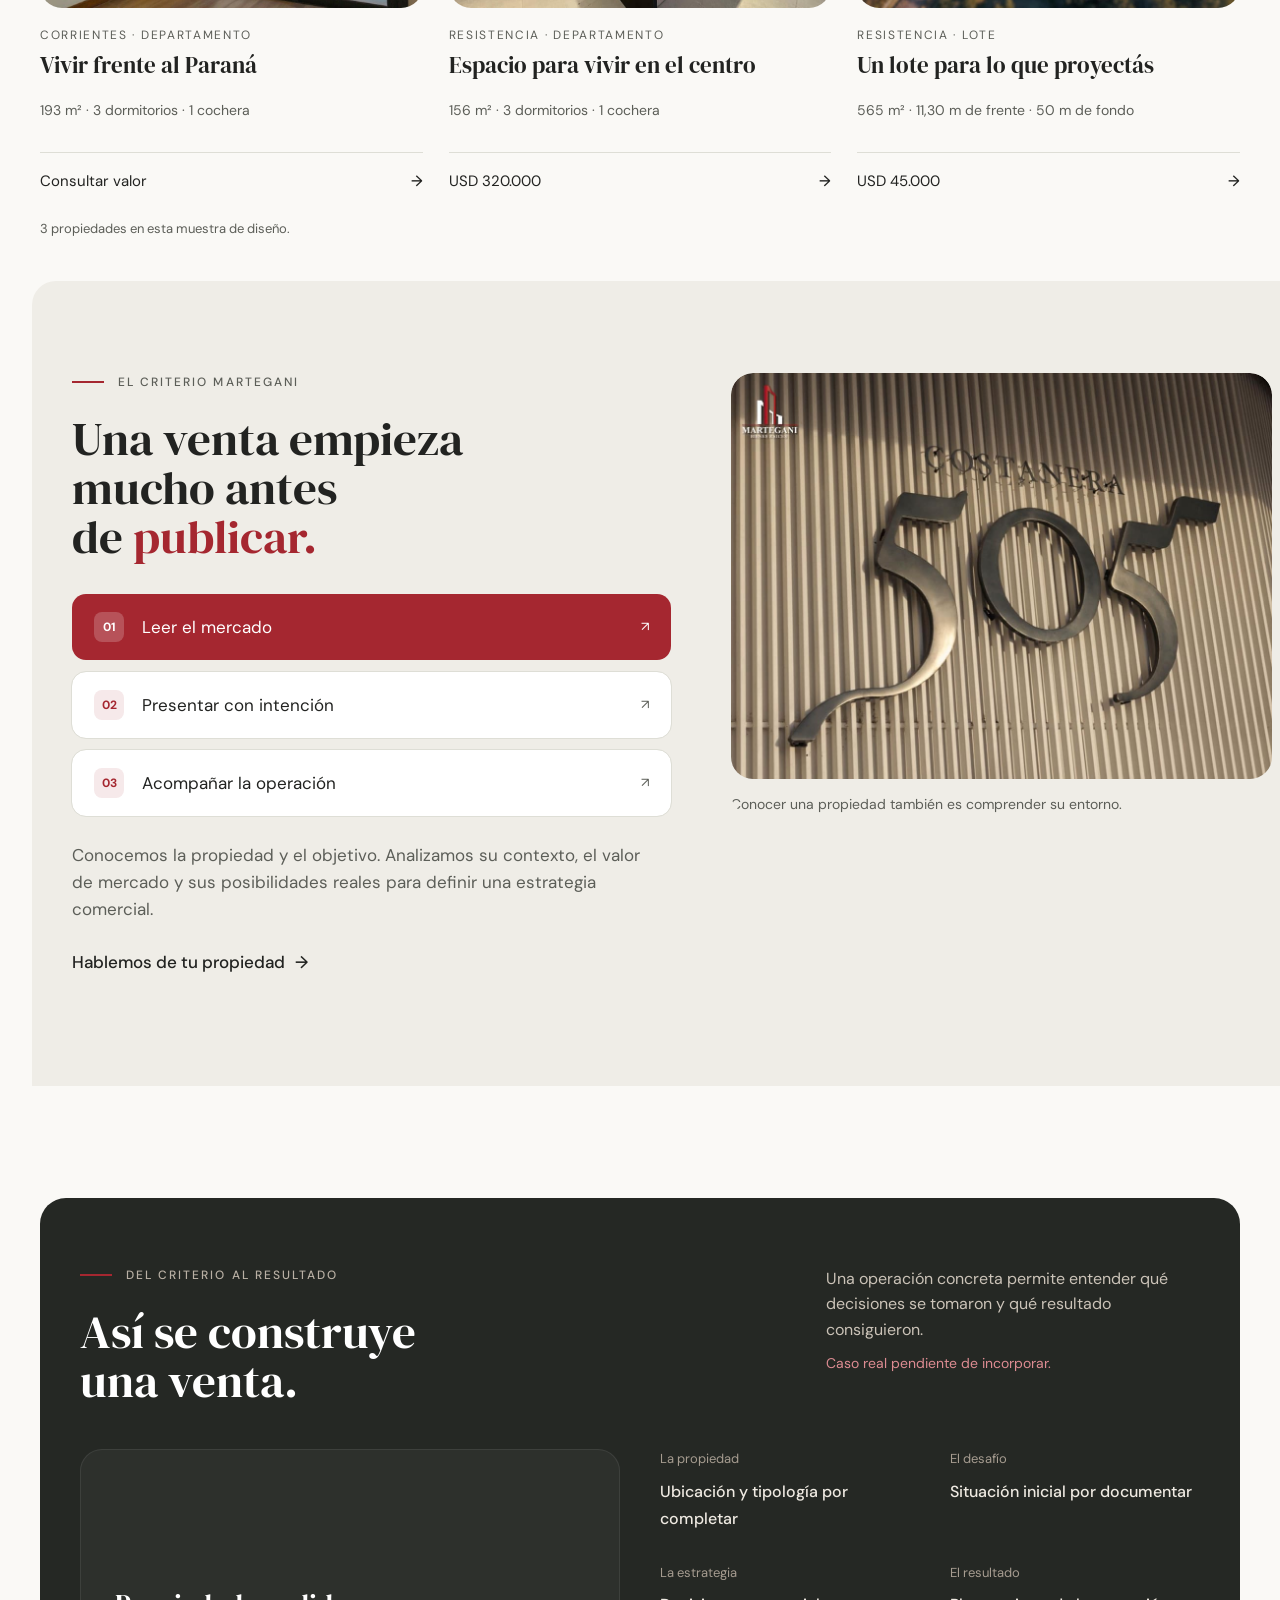
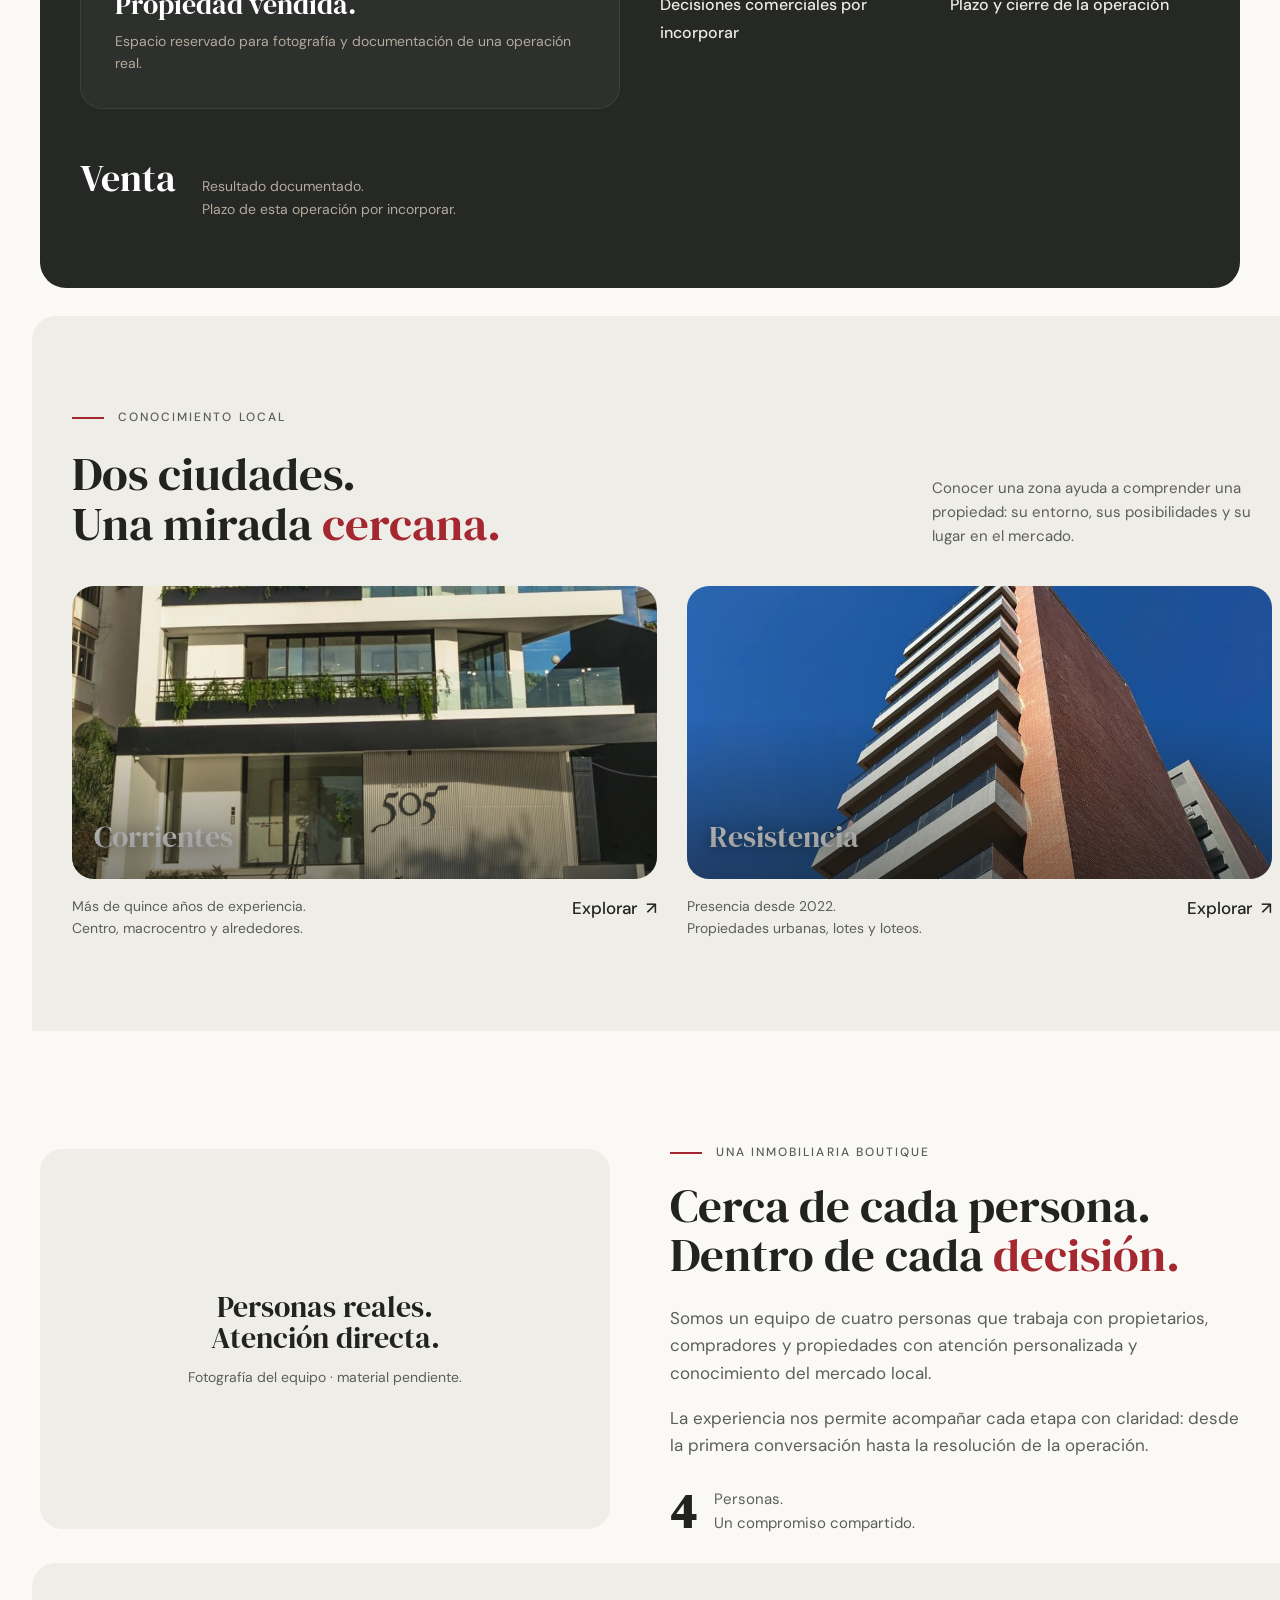
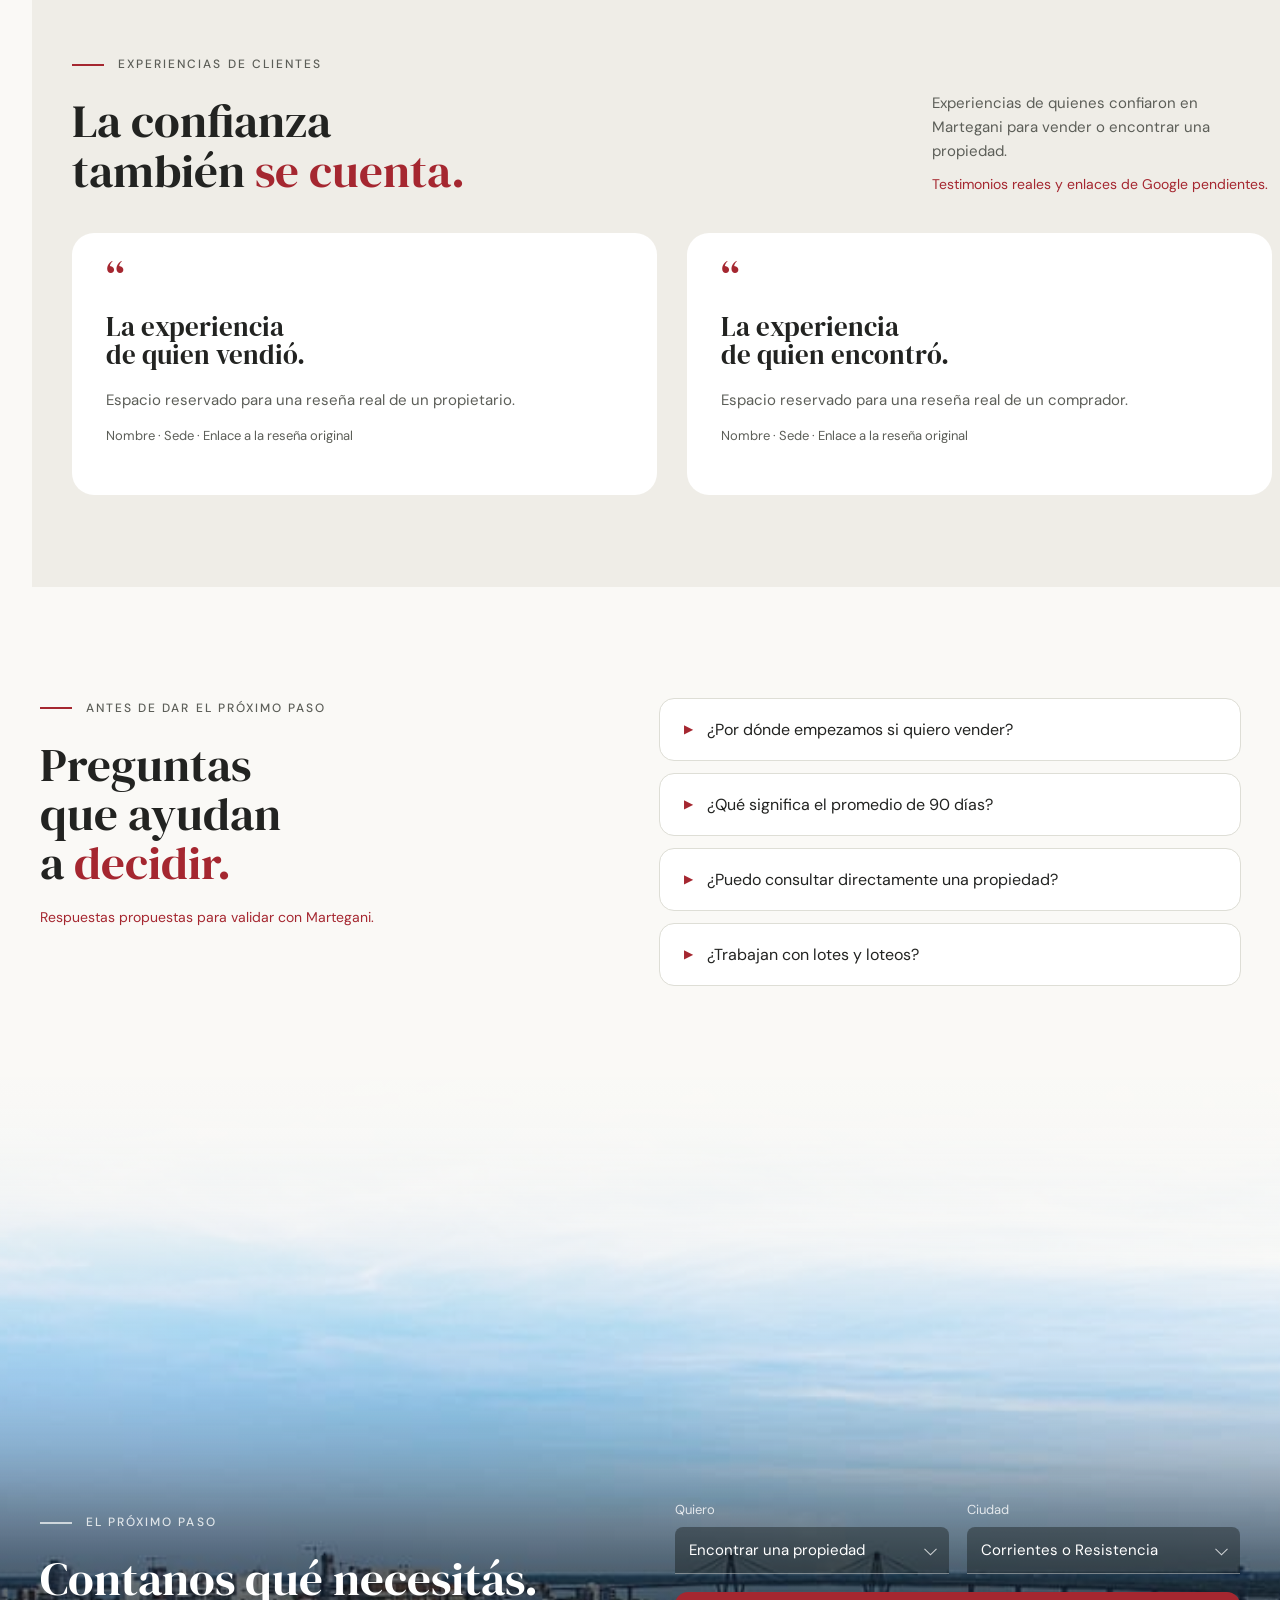
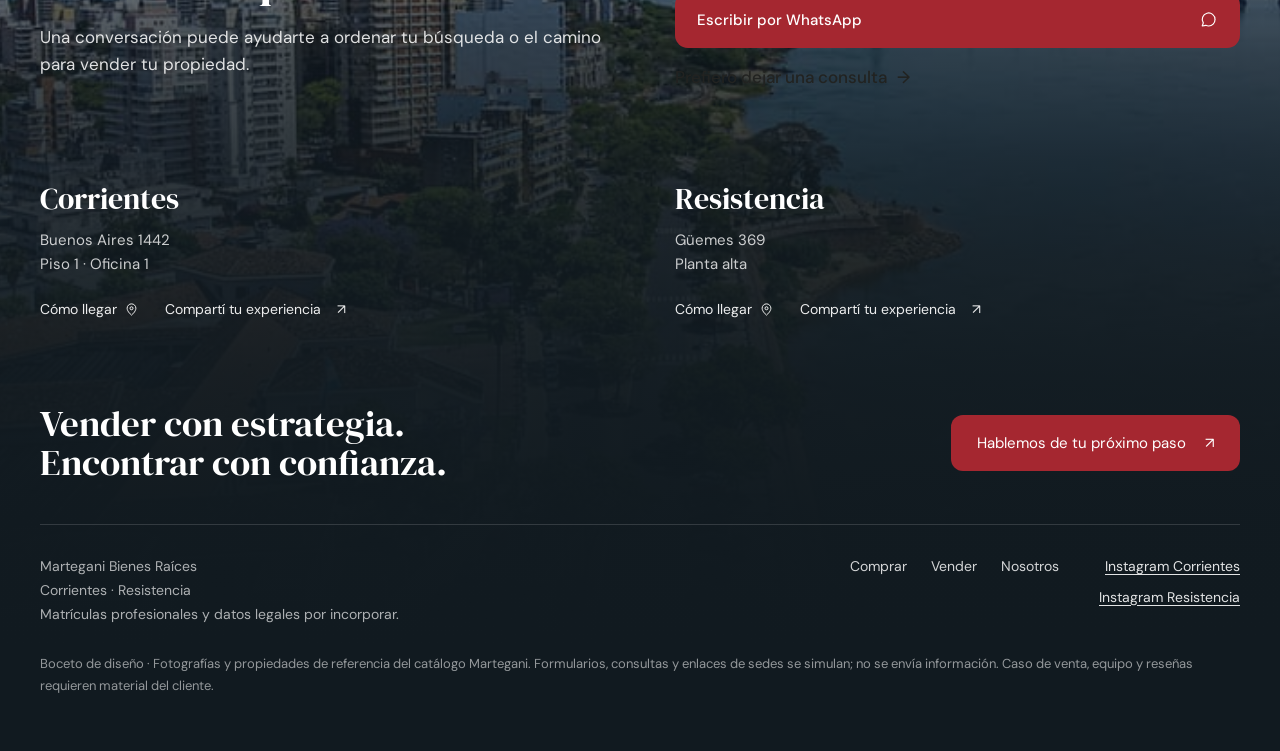
==== commit 82dd830c: "Rediseño v05: apertura territorial full-bleed con glass, cierre panorámico (blanco→cielo→ciudad→plan" ====
--- a/comprar.html
+++ b/comprar.html
@@ -4,11 +4,11 @@
 <meta charset="UTF-8">
 <meta name="viewport" content="width=device-width, initial-scale=1.0">
 <title>Comprar · Martegani Bienes Raíces</title>
-<meta name="description" content="Encontrá tu próxima propiedad en Corrientes y Resistencia. Buscá por ciudad, tipo y presupuesto con el acompañamiento de Martegani.">
-<link rel="icon" type="image/svg+xml" href="img/logo.svg">
+<meta name="description" content="Encontrá tu próxima propiedad en Corrientes y Resistencia. Buscá por ciudad, tipo, presupuesto y zona con el acompañamiento de Martegani.">
+<link rel="icon" type="image/jpeg" href="img/logo-martegani.jpg">
 <link rel="preconnect" href="https://fonts.googleapis.com">
 <link rel="preconnect" href="https://fonts.gstatic.com" crossorigin>
-<link href="https://fonts.googleapis.com/css2?family=Inter:wght@400;500;600;700&family=Playfair+Display:ital,wght@0,500;0,600;0,700;1,500&display=swap" rel="stylesheet">
+<link href="https://fonts.googleapis.com/css2?family=DM+Sans:ital,opsz,wght@0,9..40,400;0,9..40,500;0,9..40,700;1,9..40,400&family=DM+Serif+Display:ital@0;1&display=swap" rel="stylesheet">
 <link rel="stylesheet" href="css/styles.css">
 </head>
 <body>
@@ -17,7 +17,7 @@
 <header class="site-header">
   <div class="header-inner">
     <a class="brand" href="index.html" aria-label="Martegani Bienes Raíces — Inicio">
-      <img class="brand__logo" src="img/logo.svg" alt="Martegani Bienes Raíces">
+      <img class="brand__logo" src="img/logo-martegani.jpg" alt="Martegani Bienes Raíces">
       <span class="brand__text"><span>Corrientes</span><span>Resistencia</span></span>
     </a>
     <nav class="nav" id="nav">
@@ -31,76 +31,76 @@
   </div>
 </header>
 
-<!-- ===================== HERO (comprar) ===================== -->
+<!-- ===================== HERO / APERTURA (general) ===================== -->
 <section class="hero">
-  <div class="wrap hero__grid">
-    <div class="hero__left">
+  <div class="hero__bg"><img src="img/hero-costanera.jpg" alt="Costanera de Corrientes" fetchpriority="high"></div>
+  <div class="hero__scrim"></div>
+  <div class="hero__caption"><span>Experiencia local · Atención personalizada</span>El próximo paso empieza con vos.</div>
+  <div class="wrap hero__inner">
+    <div class="hero__panel">
       <div class="hero__toggle">
         <a class="is-active" href="comprar.html">Quiero comprar</a>
         <a href="vender.html">Quiero vender</a>
       </div>
       <p class="eyebrow">Encontrá tu próxima propiedad</p>
-      <h1 class="hero__title">Un lugar para<br><span class="wine">lo que sigue.</span></h1>
+      <h1 class="hero__title">Un lugar para <span class="wine">lo que sigue.</span></h1>
       <p class="hero__sub">Buscá en Corrientes y Resistencia. Nosotros te acompañamos a elegir.</p>
 
       <form class="search search--compact" data-search>
         <div class="search__row">
           <div class="field">
             <label for="ciudad">Ciudad</label>
-            <select id="ciudad" name="ciudad">
+            <div class="select"><select id="ciudad" name="ciudad">
               <option>Ambas ciudades</option>
               <option>Corrientes</option>
               <option>Resistencia</option>
-            </select>
+            </select></div>
           </div>
           <div class="field">
             <label for="tipo">Tipo de propiedad</label>
-            <select id="tipo" name="tipo">
+            <div class="select"><select id="tipo" name="tipo">
               <option>Todos los tipos</option>
               <option>Departamento</option>
               <option>Casa</option>
               <option>Lote</option>
-            </select>
+            </select></div>
           </div>
           <div class="field field--extra">
             <label for="presupuesto">Presupuesto</label>
-            <select id="presupuesto" name="presupuesto">
+            <div class="select"><select id="presupuesto" name="presupuesto">
               <option>Sin definir</option>
               <option>Hasta USD 100.000</option>
               <option>USD 100.000 – 250.000</option>
               <option>Más de USD 250.000</option>
-            </select>
+            </select></div>
           </div>
           <div class="field field--extra">
             <label for="zona">Zona</label>
-            <select id="zona" name="zona">
+            <div class="select"><select id="zona" name="zona">
               <option>Todas las zonas</option>
               <option>Centro</option>
               <option>Macrocentro</option>
               <option>Costanera</option>
-            </select>
+            </select></div>
           </div>
         </div>
         <button type="button" class="search__more">Más filtros
-          <svg width="20" height="20" viewBox="0 0 24 24" fill="none" aria-hidden="true"><path d="M4 7h10M4 12h16M4 17h7" stroke="#211d1b" stroke-width="1.6" stroke-linecap="round"/><circle cx="17" cy="7" r="2.2" stroke="#211d1b" stroke-width="1.6"/><circle cx="14" cy="17" r="2.2" stroke="#211d1b" stroke-width="1.6"/></svg>
+          <svg width="20" height="20" viewBox="0 0 24 24" fill="none" aria-hidden="true"><path d="M4 7h10M4 12h16M4 17h7" stroke="#fff" stroke-width="1.6" stroke-linecap="round"/><circle cx="17" cy="7" r="2.2" stroke="#fff" stroke-width="1.6"/><circle cx="14" cy="17" r="2.2" stroke="#fff" stroke-width="1.6"/></svg>
         </button>
         <button type="submit" class="btn btn--wine">Buscar propiedades
           <svg width="18" height="18" viewBox="0 0 24 24" fill="none" aria-hidden="true"><circle cx="11" cy="11" r="6.5" stroke="#fff" stroke-width="1.7"/><path d="m16 16 4 4" stroke="#fff" stroke-width="1.7" stroke-linecap="round"/></svg>
         </button>
       </form>
 
-      <a class="hero__secondary link-arrow arrow" href="#contacto">Prefiero contarles qué busco</a>
+      <a class="hero__secondary arrow" href="#contacto">Prefiero contarles qué busco</a>
       <p class="hero__meta"><b>+15 años</b> en Corrientes &nbsp;·&nbsp; En Resistencia <b>desde 2022</b></p>
     </div>
-    <div class="hero__media">
-      <img class="desk" src="img/hero-comprar.jpg" alt="Un lugar para imaginar lo que sigue — Corrientes · Costanera">
-      <img class="mob" src="img/hero-comprar-mob.jpg" alt="Un lugar para imaginar lo que sigue — Corrientes · Costanera">
-    </div>
-  </div>
-</section>
-
+  </div>
+</section>
+
+<main>
 <!-- ===================== PROPIEDADES ===================== -->
-<section class="section" id="propiedades">
+<section class="section reveal reveal--overlap" id="propiedades">
   <div class="wrap">
     <div class="sec-head">
       <div>
@@ -124,32 +124,21 @@
 
     <div class="cards">
       <article class="card" data-city="corrientes">
-        <div class="card__media">
-          <img src="img/prop-1.jpg" alt="Departamento con vista al Paraná">
-          <a class="card__pin" href="#contacto" aria-label="Ver propiedad">↗</a>
-        </div>
+        <div class="card__media"><img src="img/prop-1.jpg" alt="Departamento con vista al Paraná"><a class="card__pin" href="#contacto" aria-label="Ver propiedad">↗</a></div>
         <p class="card__label">Corrientes · Departamento</p>
         <h3 class="card__title">Vivir frente al Paraná</h3>
         <p class="card__specs">193 m² · 3 dormitorios · 1 cochera</p>
         <div class="card__foot"><span>Consultar valor</span><a href="#contacto" class="link-arrow arrow" aria-label="Consultar"></a></div>
       </article>
-
       <article class="card" data-city="resistencia">
-        <div class="card__media">
-          <img src="img/prop-2.jpg" alt="Departamento en el centro de Resistencia">
-          <a class="card__pin" href="#contacto" aria-label="Ver propiedad">↗</a>
-        </div>
+        <div class="card__media"><img src="img/prop-2.jpg" alt="Departamento en el centro de Resistencia"><a class="card__pin" href="#contacto" aria-label="Ver propiedad">↗</a></div>
         <p class="card__label">Resistencia · Departamento</p>
         <h3 class="card__title">Espacio para vivir en el centro</h3>
         <p class="card__specs">156 m² · 3 dormitorios · 1 cochera</p>
         <div class="card__foot"><span>USD 320.000</span><a href="#contacto" class="link-arrow arrow" aria-label="Consultar"></a></div>
       </article>
-
       <article class="card" data-city="resistencia">
-        <div class="card__media">
-          <img src="img/prop-3.jpg" alt="Lote — levantamiento territorial">
-          <a class="card__pin" href="#contacto" aria-label="Ver propiedad">↗</a>
-        </div>
+        <div class="card__media"><img src="img/prop-3.jpg" alt="Lote — levantamiento territorial"><a class="card__pin" href="#contacto" aria-label="Ver propiedad">↗</a></div>
         <p class="card__label">Resistencia · Lote</p>
         <h3 class="card__title">Un lote para lo que proyectás</h3>
         <p class="card__specs">565 m² · 11,30 m de frente · 50 m de fondo</p>
@@ -160,29 +149,38 @@
   </div>
 </section>
 
-<!-- ===================== CRITERIO ===================== -->
-<section class="section" id="criterio">
+<!-- ===================== CRITERIO / MÉTODO ===================== -->
+<section class="section reveal reveal--overlap reveal--alt" id="criterio" data-motion="method">
   <div class="wrap criterio criterio__grid">
     <div>
       <p class="eyebrow">El criterio Martegani</p>
       <h2 class="h-xl">Una venta empieza<br>mucho antes<br>de <span class="wine">publicar.</span></h2>
       <div class="steps">
-        <button class="step is-active"><span class="step__n">01</span><span class="step__t">Leer el mercado</span><span class="diag"></span></button>
-        <button class="step"><span class="step__n">02</span><span class="step__t">Presentar con intención</span><span class="diag"></span></button>
-        <button class="step"><span class="step__n">03</span><span class="step__t">Acompañar la operación</span><span class="diag"></span></button>
-      </div>
-      <p class="lead">Conocemos la propiedad y el objetivo. Analizamos su contexto, el valor de mercado y sus posibilidades reales para definir una estrategia comercial.</p>
+        <button class="step is-active"
+          data-text="Conocemos la propiedad y el objetivo. Analizamos su contexto, el valor de mercado y sus posibilidades reales para definir una estrategia comercial."
+          data-img="img/criterio-505.jpg" data-cap="Conocer una propiedad también es comprender su entorno.">
+          <span class="step__n">01</span><span class="step__t">Leer el mercado</span><span class="ic">↗</span></button>
+        <button class="step"
+          data-text="Cuidamos las imágenes, la descripción y la comunicación. Definimos cómo presentar la propiedad y dónde conectarla con potenciales compradores."
+          data-img="img/prop-1.jpg" data-cap="La presentación define cómo se percibe una propiedad.">
+          <span class="step__n">02</span><span class="step__t">Presentar con intención</span><span class="ic">↗</span></button>
+        <button class="step"
+          data-text="Acompañamos consultas, visitas y conversaciones. El seguimiento cercano permite evaluar lo que sucede y tomar decisiones durante la comercialización."
+          data-img="img/ciudad-corrientes.jpg" data-cap="El seguimiento cercano sostiene cada etapa de la operación.">
+          <span class="step__n">03</span><span class="step__t">Acompañar la operación</span><span class="ic">↗</span></button>
+      </div>
+      <p class="lead" data-step-text>Conocemos la propiedad y el objetivo. Analizamos su contexto, el valor de mercado y sus posibilidades reales para definir una estrategia comercial.</p>
       <p style="margin-top:26px"><a class="link-arrow arrow" href="#contacto">Hablemos de tu propiedad</a></p>
     </div>
     <figure class="criterio__media">
-      <div style="border-radius:var(--radius-lg);overflow:hidden"><img src="img/criterio-505.jpg" alt="Edificio de referencia · Costanera 505"></div>
-      <figcaption>Conocer una propiedad también es comprender su entorno.</figcaption>
+      <div style="border-radius:var(--radius-lg);overflow:hidden"><img src="img/criterio-505.jpg" alt="Propiedad de referencia · Costanera 505" data-step-img></div>
+      <figcaption data-step-cap>Conocer una propiedad también es comprender su entorno.</figcaption>
     </figure>
   </div>
 </section>
 
-<!-- ===================== DEL CRITERIO AL RESULTADO (oscuro) ===================== -->
-<section class="section--tight">
+<!-- ===================== CASO DE VENTA (oscuro) ===================== -->
+<section class="section reveal reveal--overlap">
   <div class="wrap">
     <div class="dark">
       <div class="dark__top">
@@ -216,7 +214,7 @@
 </section>
 
 <!-- ===================== DOS CIUDADES ===================== -->
-<section class="section">
+<section class="section reveal reveal--overlap reveal--alt" id="territorio" data-motion="territory">
   <div class="wrap">
     <div class="sec-head">
       <div>
@@ -227,14 +225,14 @@
     </div>
     <div class="cities">
       <div class="city">
-        <div class="city__media"><img src="img/ciudad-corrientes.jpg" alt="Corrientes"></div>
+        <div class="city__media"><img src="img/ciudad-corrientes.jpg" alt="Corrientes"><span class="city__name">Corrientes</span></div>
         <div class="city__foot">
           <p>Más de quince años de experiencia.<br>Centro, macrocentro y alrededores.</p>
           <a class="link-arrow diag" href="#contacto">Explorar</a>
         </div>
       </div>
       <div class="city">
-        <div class="city__media"><img src="img/ciudad-resistencia.jpg" alt="Resistencia"></div>
+        <div class="city__media"><img src="img/ciudad-resistencia.jpg" alt="Resistencia"><span class="city__name">Resistencia</span></div>
         <div class="city__foot">
           <p>Presencia desde 2022.<br>Propiedades urbanas, lotes y loteos.</p>
           <a class="link-arrow diag" href="#contacto">Explorar</a>
@@ -245,7 +243,7 @@
 </section>
 
 <!-- ===================== BOUTIQUE / EQUIPO ===================== -->
-<section class="section" id="nosotros">
+<section class="section reveal reveal--overlap" id="nosotros">
   <div class="wrap boutique">
     <div class="placeholder">
       <h3 class="h-lg">Personas reales.<br>Atención directa.</h3>
@@ -253,8 +251,8 @@
     </div>
     <div class="boutique__body">
       <p class="eyebrow">Una inmobiliaria boutique</p>
-      <h2 class="h-xl">Cerca de cada<br>persona.<br>Dentro de cada<br><span class="wine">decisión.</span></h2>
-      <div style="margin-top:28px">
+      <h2 class="h-xl">Cerca de cada persona.<br>Dentro de cada <span class="wine">decisión.</span></h2>
+      <div style="margin-top:26px">
         <p>Somos un equipo de cuatro personas que trabaja con propietarios, compradores y propiedades con atención personalizada y conocimiento del mercado local.</p>
         <p>La experiencia nos permite acompañar cada etapa con claridad: desde la primera conversación hasta la resolución de la operación.</p>
       </div>
@@ -264,7 +262,7 @@
 </section>
 
 <!-- ===================== TESTIMONIOS ===================== -->
-<section class="section">
+<section class="section reveal reveal--overlap reveal--alt" data-motion="testimonials">
   <div class="wrap">
     <div class="sec-head">
       <div>
@@ -294,7 +292,7 @@
 </section>
 
 <!-- ===================== FAQ ===================== -->
-<section class="section">
+<section class="section reveal reveal--overlap">
   <div class="wrap">
     <div class="faq__grid">
       <div>
@@ -305,109 +303,110 @@
       <div class="faq__list">
         <div class="faq__item">
           <button class="faq__q" aria-expanded="false"><span class="caret">▶</span> ¿Por dónde empezamos si quiero vender?</button>
-          <div class="faq__a"><p>Empezamos con una conversación y una visita para conocer la propiedad y tu objetivo. Con eso leemos el mercado y te proponemos una estrategia de comercialización antes de publicar.</p></div>
+          <div class="faq__a"><p>Por una conversación sobre tu propiedad y tu objetivo. A partir de allí, analizamos el contexto del mercado y las posibilidades de comercialización para definir el próximo paso.</p></div>
         </div>
         <div class="faq__item">
           <button class="faq__q" aria-expanded="false"><span class="caret">▶</span> ¿Qué significa el promedio de 90 días?</button>
-          <div class="faq__a"><p>Es el tiempo promedio de comercialización respaldado por operaciones registradas. El período y la muestra se precisan antes de publicar cada caso.</p></div>
+          <div class="faq__a"><p>Es una referencia histórica respaldada por operaciones registradas, no una garantía para cada propiedad. El plazo depende del inmueble, su precio y las condiciones del mercado.</p></div>
         </div>
         <div class="faq__item">
           <button class="faq__q" aria-expanded="false"><span class="caret">▶</span> ¿Puedo consultar directamente una propiedad?</button>
-          <div class="faq__a"><p>Sí. Podés escribirnos por la propiedad que te interesa y te acompañamos en cada paso, desde la primera consulta hasta el cierre.</p></div>
+          <div class="faq__a"><p>Sí. Cada ficha permite iniciar una consulta que identifica la propiedad que te interesa, para conversar sobre sus características y coordinar los siguientes pasos.</p></div>
         </div>
         <div class="faq__item">
           <button class="faq__q" aria-expanded="false"><span class="caret">▶</span> ¿Trabajan con lotes y loteos?</button>
-          <div class="faq__a"><p>Sí, trabajamos con lotes y loteos en Corrientes y Resistencia, además de departamentos y propiedades urbanas.</p></div>
-        </div>
-      </div>
-    </div>
-  </div>
-</section>
-
-<!-- ===================== CONTACTO / PRÓXIMO PASO ===================== -->
-<section class="section--tight" id="contacto">
-  <div class="wrap">
-    <div class="next" data-wa-scope>
-      <div class="next__top">
-        <div>
-          <p class="eyebrow">El próximo paso</p>
-          <h2 class="h-xl">Contanos qué<br><span class="wine">necesitás hacer.</span></h2>
-          <p class="lead" style="margin-top:20px">Una conversación puede ayudarte a ordenar tu búsqueda o el camino para vender tu propiedad.</p>
-        </div>
-        <div class="next__form">
-          <div class="search__row">
-            <div class="field">
-              <label for="quiero">Quiero</label>
-              <select id="quiero" name="quiero">
-                <option>Encontrar una propiedad</option>
-                <option>Vender una propiedad</option>
-                <option>Hacer una consulta</option>
-              </select>
-            </div>
-            <div class="field">
-              <label for="ciudad-wa">Ciudad</label>
-              <select id="ciudad-wa" name="ciudad-wa">
-                <option>Corrientes o Resistencia</option>
-                <option>Corrientes</option>
-                <option>Resistencia</option>
-              </select>
-            </div>
-          </div>
-          <a class="btn btn--wine" data-whatsapp href="#" target="_blank" rel="noopener">
-            Escribir por WhatsApp
-            <svg width="18" height="18" viewBox="0 0 24 24" fill="none" aria-hidden="true"><path d="M20 11.5a8.38 8.38 0 0 1-8.5 8.5 8.5 8.5 0 0 1-3.8-.9L3 20l1.4-4.2A8.5 8.5 0 1 1 20 11.5Z" stroke="#fff" stroke-width="1.6" stroke-linecap="round" stroke-linejoin="round"/></svg>
+          <div class="faq__a"><p>Sí. Además de propiedades urbanas en Corrientes y Resistencia, Martegani comercializa lotes y loteos en sus alrededores.</p></div>
+        </div>
+      </div>
+    </div>
+  </div>
+</section>
+</main>
+
+<!-- ===================== CIERRE: contacto + sedes + footer ===================== -->
+<section class="closing" id="contacto">
+  <div class="closing__backdrop" aria-hidden="true"><img src="img/cierre-panoramica.jpg" alt="" width="1000" height="750"></div>
+  <div class="closing__seam" aria-hidden="true"></div>
+  <div class="closing__inner" data-wa-scope>
+
+    <div class="next__top">
+      <div>
+        <p class="eyebrow">El próximo paso</p>
+        <h2 class="h-xl">Contanos qué necesitás.</h2>
+        <p class="lead" style="margin-top:20px">Una conversación puede ayudarte a ordenar tu búsqueda o el camino para vender tu propiedad.</p>
+      </div>
+      <div class="next__form">
+        <div class="search__row">
+          <div class="field">
+            <label for="quiero">Quiero</label>
+            <div class="select"><select id="quiero" name="quiero">
+              <option>Encontrar una propiedad</option>
+              <option>Vender una propiedad</option>
+              <option>Hacer una consulta</option>
+            </select></div>
+          </div>
+          <div class="field">
+            <label for="ciudad-wa">Ciudad</label>
+            <div class="select"><select id="ciudad-wa" name="ciudad-wa">
+              <option>Corrientes o Resistencia</option>
+              <option>Corrientes</option>
+              <option>Resistencia</option>
+            </select></div>
+          </div>
+        </div>
+        <a class="btn btn--wine" data-whatsapp href="#" target="_blank" rel="noopener">
+          Escribir por WhatsApp
+          <svg width="18" height="18" viewBox="0 0 24 24" fill="none" aria-hidden="true"><path d="M20 11.5a8.38 8.38 0 0 1-8.5 8.5 8.5 8.5 0 0 1-3.8-.9L3 20l1.4-4.2A8.5 8.5 0 1 1 20 11.5Z" stroke="#fff" stroke-width="1.6" stroke-linecap="round" stroke-linejoin="round"/></svg>
+        </a>
+        <p class="after"><a class="link-arrow arrow" href="#contacto">Prefiero dejar una consulta</a></p>
+      </div>
+    </div>
+
+    <div class="branches">
+      <div class="branch">
+        <h3>Corrientes</h3>
+        <address>Buenos Aires 1442<br>Piso 1 · Oficina 1</address>
+        <div class="branch__links">
+          <a href="https://maps.google.com/?q=Buenos+Aires+1442+Corrientes" target="_blank" rel="noopener">Cómo llegar
+            <svg width="15" height="15" viewBox="0 0 24 24" fill="none" aria-hidden="true"><path d="M12 21s7-5.6 7-11a7 7 0 1 0-14 0c0 5.4 7 11 7 11Z" stroke="currentColor" stroke-width="1.6"/><circle cx="12" cy="10" r="2.4" stroke="currentColor" stroke-width="1.6"/></svg>
           </a>
-          <p class="after"><a class="link-arrow arrow" href="#contacto">Prefiero dejar una consulta</a></p>
-        </div>
-      </div>
-      <div class="sedes">
-        <div class="sede">
-          <h3>Corrientes</h3>
-          <address>Buenos Aires 1442<br>Piso 1 · Oficina 1</address>
-          <div class="sede__links">
-            <a href="https://maps.google.com/?q=Buenos+Aires+1442+Corrientes" target="_blank" rel="noopener">Cómo llegar
-              <svg width="15" height="15" viewBox="0 0 24 24" fill="none" aria-hidden="true"><path d="M12 21s7-5.6 7-11a7 7 0 1 0-14 0c0 5.4 7 11 7 11Z" stroke="currentColor" stroke-width="1.6"/><circle cx="12" cy="10" r="2.4" stroke="currentColor" stroke-width="1.6"/></svg>
-            </a>
-            <a class="diag" href="#contacto">Compartí tu experiencia</a>
-          </div>
-        </div>
-        <div class="sede">
-          <h3>Resistencia</h3>
-          <address>Güemes 369<br>Planta alta</address>
-          <div class="sede__links">
-            <a href="https://maps.google.com/?q=Güemes+369+Resistencia" target="_blank" rel="noopener">Cómo llegar
-              <svg width="15" height="15" viewBox="0 0 24 24" fill="none" aria-hidden="true"><path d="M12 21s7-5.6 7-11a7 7 0 1 0-14 0c0 5.4 7 11 7 11Z" stroke="currentColor" stroke-width="1.6"/><circle cx="12" cy="10" r="2.4" stroke="currentColor" stroke-width="1.6"/></svg>
-            </a>
-            <a class="diag" href="#contacto">Compartí tu experiencia</a>
-          </div>
-        </div>
-      </div>
-    </div>
-  </div>
-</section>
-
-<!-- ===================== FOOTER ===================== -->
-<footer class="footer">
-  <div class="footer__top">
-    <h2>Vender con estrategia.<br>Encontrar con confianza.</h2>
-    <a class="footer__cta diag" href="#contacto">Hablemos de tu próximo paso</a>
-  </div>
-  <div class="footer__grid">
-    <div class="footer__brand">
-      <p>Martegani Bienes Raíces<br>Corrientes · Resistencia<br>Matrículas profesionales y datos legales por incorporar.</p>
-    </div>
-    <nav class="footer__nav">
-      <a href="comprar.html">Comprar</a>
-      <a href="vender.html">Vender</a>
-      <a href="#nosotros">Nosotros</a>
-    </nav>
-    <div class="footer__social">
-      <a href="#">Instagram Corrientes</a>
-      <a href="#">Instagram Resistencia</a>
-    </div>
-  </div>
-  <p class="footer__legal">Boceto de diseño · Fotografías y propiedades de referencia del catálogo Martegani. Formularios, consultas y enlaces de sedes se simulan; no se envía información. Caso de venta, equipo y reseñas requieren material del cliente.</p>
-</footer>
+          <a class="diag" href="#contacto">Compartí tu experiencia</a>
+        </div>
+      </div>
+      <div class="branch">
+        <h3>Resistencia</h3>
+        <address>Güemes 369<br>Planta alta</address>
+        <div class="branch__links">
+          <a href="https://maps.google.com/?q=Güemes+369+Resistencia" target="_blank" rel="noopener">Cómo llegar
+            <svg width="15" height="15" viewBox="0 0 24 24" fill="none" aria-hidden="true"><path d="M12 21s7-5.6 7-11a7 7 0 1 0-14 0c0 5.4 7 11 7 11Z" stroke="currentColor" stroke-width="1.6"/><circle cx="12" cy="10" r="2.4" stroke="currentColor" stroke-width="1.6"/></svg>
+          </a>
+          <a class="diag" href="#contacto">Compartí tu experiencia</a>
+        </div>
+      </div>
+    </div>
+
+    <div class="closing__footer">
+      <div class="footer__top">
+        <h2>Vender con estrategia.<br>Encontrar con confianza.</h2>
+        <a class="footer__cta diag" href="#contacto">Hablemos de tu próximo paso</a>
+      </div>
+      <div class="footer__grid">
+        <div class="footer__brand"><p>Martegani Bienes Raíces<br>Corrientes · Resistencia<br>Matrículas profesionales y datos legales por incorporar.</p></div>
+        <nav class="footer__nav">
+          <a href="comprar.html">Comprar</a>
+          <a href="vender.html">Vender</a>
+          <a href="#nosotros">Nosotros</a>
+        </nav>
+        <div class="footer__social">
+          <a href="#">Instagram Corrientes</a>
+          <a href="#">Instagram Resistencia</a>
+        </div>
+      </div>
+      <p class="footer__legal">Boceto de diseño · Fotografías y propiedades de referencia del catálogo Martegani. Formularios, consultas y enlaces de sedes se simulan; no se envía información. Caso de venta, equipo y reseñas requieren material del cliente.</p>
+    </div>
+
+  </div>
+</section>
 
 <script src="js/main.js"></script>
 </body>
--- a/css/styles.css
+++ b/css/styles.css
@@ -1,124 +1,118 @@
 /* =========================================================
-   MARTEGANI BIENES RAÍCES — hoja de estilos
-   Sistema de diseño basado en el boceto (Corrientes · Resistencia)
+   MARTEGANI BIENES RAÍCES — hoja de estilos (versión 05)
+   Dirección estratégica y de arte: Gular · 14/10/2026
    ========================================================= */
 
 /* ---------- Tokens ---------- */
 :root{
-  --bg:#faf9f7;            /* fondo general cálido */
-  --bg-alt:#f3f1ec;        /* secciones con tono beige */
-  --card:#eeebe5;          /* tarjetas / botones claros */
-  --card-2:#e7e2da;        /* hover / variantes */
-  --ink:#211d1b;           /* texto principal */
-  --ink-soft:#6c6660;      /* texto secundario */
-  --ink-mute:#938c84;      /* labels muy suaves */
-  --wine:#9f3037;          /* acento vino */
-  --wine-dark:#88272d;     /* hover vino */
-  --wine-tint:#f8ecee;     /* fondo rosado tenue */
-  --dark:#221d1b;          /* secciones oscuras */
-  --dark-card:#2b2623;     /* tarjeta dentro de oscuro */
-  --line:rgba(33,29,27,.10);
-  --line-soft:rgba(33,29,27,.07);
+  --bg:#FAF9F6;            /* fondo claro */
+  --ink:#222321;           /* texto principal */
+  --ink-soft:#5C5E58;      /* texto secundario */
+  --line:#DEDED6;          /* separadores */
+  --bg-alt:#EFEDE7;        /* fondo secundario */
+  --dark:#252824;          /* caso de venta (fondo oscuro) */
+  --close:#111A20;         /* plano final del cierre */
+  --sky:#e0edf4;           /* cielo del cierre */
+  --wine:#A52730;          /* rojo de acción */
+  --wine-dark:#8c1f27;     /* hover */
+  --wine-light:#e0868d;    /* énfasis sobre glass/oscuro */
+  --wine-tint:#f6e9ea;     /* fondo rosado tenue */
+
   --radius:16px;
   --radius-lg:22px;
   --radius-xl:26px;
-  --maxw:1340px;
+  --maxw:1320px;
   --gutter:40px;
-  --serif:"Playfair Display", Georgia, "Times New Roman", serif;
-  --sans:"Inter", system-ui, -apple-system, "Segoe UI", Roboto, Arial, sans-serif;
-  --shadow:0 18px 40px -24px rgba(33,29,27,.35);
+  --serif:"DM Serif Display", Georgia, "Times New Roman", serif;
+  --sans:"DM Sans", system-ui, -apple-system, "Segoe UI", Roboto, Arial, sans-serif;
+  --shadow:0 20px 44px -26px rgba(34,35,33,.4);
+  --ease:cubic-bezier(.22,.61,.36,1);
 }
 
 /* ---------- Reset ---------- */
 *,*::before,*::after{box-sizing:border-box}
 html{scroll-behavior:smooth;-webkit-text-size-adjust:100%}
 body{
-  margin:0;
-  font-family:var(--sans);
-  background:var(--bg);
-  color:var(--ink);
-  font-size:16px;
-  line-height:1.6;
-  -webkit-font-smoothing:antialiased;
+  margin:0;font-family:var(--sans);background:var(--bg);color:var(--ink);
+  font-size:17px;line-height:1.6;-webkit-font-smoothing:antialiased;overflow-x:clip;
 }
 img{max-width:100%;display:block}
 a{color:inherit;text-decoration:none}
-button{font-family:inherit;cursor:pointer;border:none;background:none}
+button{font-family:inherit;cursor:pointer;border:none;background:none;color:inherit}
 select{font-family:inherit}
 
 /* ---------- Utilidades ---------- */
 .wrap{max-width:var(--maxw);margin:0 auto;padding:0 var(--gutter)}
 .wine{color:var(--wine)}
-.section{padding:96px 0}
-.section--tight{padding:72px 0}
+.section{padding:92px 0}
+.section--tight{padding:64px 0}
 
 .eyebrow{
   display:flex;align-items:center;gap:14px;
-  font-size:12px;font-weight:600;letter-spacing:.18em;text-transform:uppercase;
-  color:var(--ink-mute);margin:0 0 22px;
-}
-.eyebrow::before{content:"";width:34px;height:2px;background:var(--wine);display:block;flex:none}
-
-h1,h2,h3{font-family:var(--serif);font-weight:600;color:var(--ink);margin:0;line-height:1.04}
-.display{font-size:clamp(40px,6vw,70px);letter-spacing:-.01em}
-.h-xl{font-size:clamp(34px,4.6vw,54px)}
-.h-lg{font-size:clamp(26px,3vw,40px)}
-.lead{color:var(--ink-soft);font-size:17px;max-width:46ch}
+  font-size:12px;font-weight:500;letter-spacing:.17em;text-transform:uppercase;
+  color:var(--ink-soft);margin:0 0 22px;
+}
+.eyebrow::before{content:"";width:32px;height:2px;background:var(--wine);display:block;flex:none}
+
+h1,h2,h3{font-family:var(--serif);font-weight:400;color:var(--ink);margin:0;line-height:1.05}
+.h-xl{font-size:clamp(32px,4.3vw,47px)}
+.h-lg{font-size:clamp(25px,2.8vw,37px)}
+.lead{color:var(--ink-soft);font-size:17px;max-width:48ch}
 .note{color:var(--wine);font-size:14px}
 .muted{color:var(--ink-soft)}
 .tiny{font-size:13px;color:var(--ink-soft)}
 
-/* flechas inline */
 .arrow::after{content:"→";margin-left:10px;display:inline-block;transition:transform .25s}
 .arrow:hover::after{transform:translateX(4px)}
-.diag::after{content:"↗";margin-left:10px;display:inline-block;transition:transform .25s}
+.diag::after{content:"↗";margin-left:9px;display:inline-block;transition:transform .25s}
 .diag:hover::after{transform:translate(3px,-3px)}
+.link-arrow{display:inline-flex;align-items:center;font-weight:500;color:var(--ink)}
 
 /* ---------- Botones ---------- */
 .btn{
   display:inline-flex;align-items:center;justify-content:space-between;gap:16px;
-  padding:16px 22px;border-radius:14px;font-weight:500;font-size:15px;
+  padding:16px 22px;border-radius:13px;font-weight:500;font-size:15px;
   transition:background .2s,color .2s,transform .2s;
 }
-.btn--wine{background:var(--wine);color:#fff;width:100%}
+.btn--wine{background:var(--wine);color:#fff}
 .btn--wine:hover{background:var(--wine-dark)}
-.btn--soft{background:var(--card);color:var(--ink)}
-.btn--soft:hover{background:var(--card-2)}
+.btn--soft{background:var(--bg-alt);color:var(--ink)}
+.btn--soft:hover{background:#e6e1d8}
 .btn .ico{font-size:16px}
-.link-arrow{display:inline-flex;align-items:center;font-weight:500;color:var(--ink)}
-.link-wine{color:var(--wine);font-weight:500}
-
-/* =========================================================
-   HEADER
-   ========================================================= */
-.site-header{
-  position:sticky;top:0;z-index:50;
-  background:rgba(250,249,247,.86);
-  backdrop-filter:saturate(1.2) blur(10px);
-  border-bottom:1px solid transparent;
-}
-.site-header.is-stuck{border-bottom-color:var(--line-soft)}
-.header-inner{display:flex;align-items:center;justify-content:space-between;gap:24px;padding:16px var(--gutter);max-width:var(--maxw);margin:0 auto}
-.brand{display:flex;align-items:center;gap:16px}
-.brand__logo{width:58px;height:58px;border-radius:12px;flex:none}
-.brand__text{font-size:16px;line-height:1.3;color:var(--ink)}
+
+/* =========================================================
+   HEADER (se superpone al hero; sólido al bajar)
+   ========================================================= */
+.site-header{position:fixed;top:0;left:0;right:0;z-index:60;transition:background .3s,border-color .3s,box-shadow .3s}
+.site-header::before{content:"";position:absolute;inset:0;background:linear-gradient(180deg,rgba(17,20,18,.42),rgba(17,20,18,0));opacity:1;transition:opacity .3s;pointer-events:none}
+.header-inner{display:flex;align-items:center;justify-content:space-between;gap:24px;padding:16px var(--gutter);max-width:var(--maxw);margin:0 auto;position:relative}
+.brand{display:flex;align-items:center;gap:14px}
+.brand__logo{width:58px;height:58px;border-radius:12px;flex:none;object-fit:contain}
+.brand__text{font-size:15px;line-height:1.3;color:#fff;transition:color .3s}
 .brand__text span{display:block}
 
-.nav{display:flex;align-items:center;gap:34px}
-.nav a{font-size:15px;color:var(--ink-soft);transition:color .2s}
-.nav a:hover{color:var(--ink)}
-.nav a.is-active{color:var(--wine)}
-.nav__cta{
-  display:inline-flex;align-items:center;gap:10px;
-  background:var(--card);color:var(--ink);padding:12px 20px;border-radius:12px;font-size:15px;
-  transition:background .2s;
-}
-.nav__cta:hover{background:var(--card-2)}
-
-.menu-toggle{display:none;width:46px;height:46px;border-radius:12px;background:var(--card);align-items:center;justify-content:center}
-.menu-toggle span,.menu-toggle span::before,.menu-toggle span::after{
-  content:"";display:block;width:20px;height:2px;background:var(--ink);transition:.25s;position:relative
-}
+.nav{display:flex;align-items:center;gap:30px}
+.nav a{font-size:15px;color:rgba(255,255,255,.86);transition:color .2s}
+.nav a:hover{color:#fff}
+.nav a.is-active{color:#fff;font-weight:500}
+.nav__cta{display:inline-flex;align-items:center;gap:9px;border:1px solid rgba(255,255,255,.45);color:#fff;padding:11px 18px;border-radius:12px;font-size:15px;transition:background .2s,border-color .2s}
+.nav__cta:hover{background:rgba(255,255,255,.12)}
+
+/* estado sólido (al bajar del hero) */
+.site-header.is-stuck{background:rgba(250,249,246,.92);backdrop-filter:saturate(1.2) blur(10px);border-bottom:1px solid var(--line)}
+.site-header.is-stuck::before{opacity:0}
+.site-header.is-stuck .brand__text{color:var(--ink)}
+.site-header.is-stuck .nav a{color:var(--ink-soft)}
+.site-header.is-stuck .nav a:hover{color:var(--ink)}
+.site-header.is-stuck .nav a.is-active{color:var(--wine)}
+.site-header.is-stuck .nav__cta{border-color:var(--line);color:var(--ink)}
+.site-header.is-stuck .nav__cta:hover{background:var(--bg-alt)}
+.site-header.is-stuck .menu-toggle span,
+.site-header.is-stuck .menu-toggle span::before,
+.site-header.is-stuck .menu-toggle span::after{background:var(--ink)}
+
+.menu-toggle{display:none;width:46px;height:46px;border-radius:12px;background:rgba(255,255,255,.14);border:1px solid rgba(255,255,255,.4);align-items:center;justify-content:center}
+.menu-toggle span,.menu-toggle span::before,.menu-toggle span::after{content:"";display:block;width:20px;height:2px;background:#fff;transition:.25s;position:relative}
 .menu-toggle span::before{position:absolute;top:-6px}
 .menu-toggle span::after{position:absolute;top:6px}
 body.menu-open .menu-toggle span{background:transparent}
@@ -126,118 +120,146 @@
 body.menu-open .menu-toggle span::after{top:0;transform:rotate(-45deg)}
 
 /* =========================================================
-   HERO
-   ========================================================= */
-.hero{padding:40px 0 70px}
-.hero__grid{display:grid;grid-template-columns:1fr 1fr;gap:56px;align-items:stretch}
-.hero__left{display:flex;flex-direction:column;justify-content:center;max-width:560px}
-.hero__title{font-size:clamp(42px,5.4vw,66px);line-height:1.02;letter-spacing:-.01em;margin-bottom:22px}
-.hero__sub{color:var(--ink-soft);font-size:18px;margin:0 0 34px;max-width:42ch}
-.hero__actions{display:grid;grid-template-columns:1fr 1fr;gap:16px;margin-bottom:22px}
-.hero__secondary{margin-top:4px}
-.hero__meta{margin-top:auto;padding-top:46px;font-size:14px;color:var(--ink-soft)}
-.hero__meta b{color:var(--ink);font-weight:600}
-
-/* foto del hero (recorte del boceto, con su placa) */
-.hero__media{border-radius:var(--radius-xl);overflow:hidden;min-height:440px;box-shadow:var(--shadow)}
-.hero__media img{width:100%;height:100%;object-fit:cover;object-position:center}
-.hero__media .mob{display:none}
-
-/* toggle comprar / vender */
-.hero__toggle{display:inline-flex;background:var(--card);border-radius:14px;padding:6px;gap:4px;margin-bottom:30px;align-self:flex-start}
-.hero__toggle a{padding:11px 22px;border-radius:10px;font-size:15px;color:var(--ink-soft);font-weight:500}
-.hero__toggle a.is-active{background:#fff;color:var(--ink);box-shadow:0 2px 6px rgba(33,29,27,.08)}
-
-/* formulario de búsqueda (comprar) */
-.search{background:var(--card);border-radius:var(--radius-lg);padding:26px;margin-bottom:22px}
-.search__row{display:grid;grid-template-columns:1fr 1fr;gap:18px 22px;margin-bottom:20px}
-.field{display:flex;flex-direction:column;gap:8px}
-.field label{font-size:13px;color:var(--ink-soft)}
-.field select{
-  appearance:none;background:#fff;border:1px solid var(--line);border-radius:12px;
-  padding:14px 40px 14px 16px;font-size:15px;color:var(--ink);
-  background-image:url("data:image/svg+xml,%3Csvg xmlns='http://www.w3.org/2000/svg' width='12' height='8' viewBox='0 0 12 8'%3E%3Cpath d='M1 1l5 5 5-5' stroke='%236c6660' stroke-width='1.6' fill='none' stroke-linecap='round'/%3E%3C/svg%3E");
-  background-repeat:no-repeat;background-position:right 16px center;cursor:pointer;
-}
-.search .btn--wine{justify-content:center;gap:12px}
-.search__more{display:none;align-items:center;justify-content:space-between;color:var(--ink);font-size:15px;padding:4px 2px 18px}
+   HERO / APERTURA (foto territorial a fondo completo + glass)
+   ========================================================= */
+.hero{position:relative;min-height:100vh;display:flex;align-items:center;padding:132px 0 70px;overflow:hidden}
+.hero__bg{position:absolute;inset:-8% 0;z-index:-2;will-change:transform}
+.hero__bg img{width:100%;height:100%;object-fit:cover;object-position:center 42%}
+.hero__scrim{position:absolute;inset:0;z-index:-1;background:
+  linear-gradient(90deg,rgba(17,20,18,.12) 0%,rgba(17,20,18,0) 32%,rgba(17,20,18,.28) 72%,rgba(17,20,18,.5) 100%),
+  linear-gradient(180deg,rgba(17,20,18,.30),rgba(17,20,18,0) 26%)}
+.hero__caption{position:absolute;left:var(--gutter);bottom:34px;color:rgba(255,255,255,.9);font-family:var(--serif);font-size:19px;max-width:300px;text-shadow:0 2px 12px rgba(0,0,0,.4)}
+.hero__caption span{display:block;font-family:var(--sans);font-size:11px;letter-spacing:.16em;text-transform:uppercase;color:rgba(255,255,255,.7);margin-bottom:8px}
+
+.hero__inner{width:100%;display:flex;justify-content:flex-end}
+.hero__panel{
+  width:min(540px,100%);background:rgba(23,21,19,.56);backdrop-filter:blur(14px) saturate(1.1);
+  border:1px solid rgba(255,255,255,.12);border-radius:var(--radius-xl);padding:40px;color:#fff;
+  box-shadow:0 30px 60px -30px rgba(0,0,0,.6);
+}
+.hero__panel .eyebrow{color:rgba(255,255,255,.82)}
+.hero__panel .eyebrow::before{background:var(--wine-light)}
+.hero__title{font-family:var(--serif);font-size:clamp(36px,4.3vw,60px);line-height:1.04;color:#fff;margin-bottom:18px}
+.hero__title .wine{color:var(--wine-light)}
+.hero__sub{color:rgba(255,255,255,.84);font-size:17px;margin:0 0 28px;max-width:40ch}
+.hero__actions{display:grid;grid-template-columns:1fr 1fr;gap:14px;margin-bottom:20px}
+.hero__panel .btn--soft{background:rgba(255,255,255,.12);color:#fff;border:1px solid rgba(255,255,255,.2)}
+.hero__panel .btn--soft:hover{background:rgba(255,255,255,.2)}
+.hero__secondary{display:inline-flex;align-items:center;font-weight:500;color:#fff}
+.hero__meta{margin-top:28px;font-size:14px;color:rgba(255,255,255,.72)}
+.hero__meta b{color:#fff;font-weight:700}
+
+/* toggle comprar / vender (dentro del panel) */
+.hero__toggle{display:inline-flex;background:rgba(255,255,255,.12);border-radius:13px;padding:5px;gap:4px;margin-bottom:26px;align-self:flex-start}
+.hero__toggle a{padding:10px 20px;border-radius:9px;font-size:15px;color:rgba(255,255,255,.75);font-weight:500}
+.hero__toggle a.is-active{background:#fff;color:var(--ink)}
+
+/* formulario de búsqueda en glass (comprar) */
+.search{margin-bottom:22px}
+.search__row{display:grid;grid-template-columns:1fr 1fr;gap:16px 18px;margin-bottom:18px}
+.field{display:flex;flex-direction:column;gap:7px}
+.field label{font-size:13px;color:rgba(255,255,255,.8)}
+.field--onlight label{color:var(--ink-soft)}
+.select{position:relative}
+.select select{
+  width:100%;appearance:none;color:#fff;background:rgba(17,20,18,.4);
+  border:0;border-bottom:1px solid rgba(255,255,255,.4);border-radius:8px 8px 0 0;
+  padding:13px 38px 13px 14px;font-size:15px;cursor:pointer;color-scheme:dark;
+}
+.select::after{content:"";position:absolute;right:14px;top:50%;width:9px;height:9px;border-right:1.6px solid rgba(255,255,255,.75);border-bottom:1.6px solid rgba(255,255,255,.75);transform:translateY(-70%) rotate(45deg);pointer-events:none}
+.select--onlight select{color:var(--ink);background:#fff;border:1px solid var(--line);border-radius:12px}
+.select--onlight::after{border-color:var(--ink-soft)}
+.hero__panel .btn--wine{width:100%;justify-content:center;gap:12px}
+.search__more{display:none;align-items:center;justify-content:space-between;width:100%;color:#fff;font-size:15px;padding:2px 0 16px}
 
 /* tarjeta de estadística (vender) */
-.stat{display:flex;gap:22px;align-items:flex-start;background:var(--wine-tint);border-radius:var(--radius-lg);padding:26px 28px;margin-bottom:28px}
-.stat__num{font-family:var(--serif);font-size:54px;line-height:1;color:var(--ink)}
-.stat__body b{display:block;font-weight:600;margin-bottom:4px}
-.stat__body span{color:var(--ink-soft);font-size:15px}
-.stat__body .note{display:block;margin-top:8px}
+.stat{display:flex;gap:20px;align-items:flex-start;background:rgba(255,255,255,.1);border:1px solid rgba(255,255,255,.14);border-radius:var(--radius-lg);padding:22px 24px;margin-bottom:24px}
+.stat__num{font-family:var(--serif);font-size:50px;line-height:.9;color:#fff}
+.stat__body b{display:block;font-weight:500;margin-bottom:4px;color:#fff}
+.stat__body span{color:rgba(255,255,255,.78);font-size:14px}
+.stat__body .note{display:block;margin-top:8px;color:var(--wine-light)}
+
+/* =========================================================
+   MOVIMIENTO: entradas y superposición de secciones
+   ========================================================= */
+.reveal{position:relative;background:var(--bg);transform:translate3d(var(--motion-x,0),var(--motion-y,0),0)}
+.reveal--alt{background:var(--bg-alt)}
+.reveal--overlap{margin-top:-22px;border-radius:24px 6px 0 0;padding-top:92px;z-index:1}
+@media (max-width:980px){.reveal--overlap{margin-top:-12px;border-radius:18px 5px 0 0;padding-top:64px}}
 
 /* =========================================================
    PROPIEDADES
    ========================================================= */
-.sec-head{display:grid;grid-template-columns:1fr 1fr;gap:30px;align-items:end;margin-bottom:40px}
-.sec-head__intro{justify-self:end;text-align:left;max-width:34ch;color:var(--ink-soft);font-size:15px}
+.sec-head{display:grid;grid-template-columns:1fr 1fr;gap:30px;align-items:end;margin-bottom:38px}
+.sec-head__intro{justify-self:end;max-width:34ch;color:var(--ink-soft);font-size:15px}
 .sec-head__intro .note{display:block;margin-top:10px}
 
-.filters{display:flex;align-items:center;gap:8px;margin-bottom:4px}
+.props-top{display:flex;justify-content:space-between;align-items:center;margin-bottom:26px}
+.filters{display:flex;align-items:center;gap:8px}
 .chip{padding:9px 18px;border-radius:999px;font-size:14px;color:var(--ink-soft);transition:.2s}
-.chip.is-active{background:var(--card);color:var(--ink)}
+.chip.is-active{background:var(--bg-alt);color:var(--ink)}
 .chip:hover{color:var(--ink)}
-.see-all{justify-self:end;align-self:start}
-
-.props-top{display:flex;justify-content:space-between;align-items:center;margin-bottom:26px}
+.see-all{align-self:start}
 
 .cards{display:grid;grid-template-columns:repeat(3,1fr);gap:26px}
 .card{display:flex;flex-direction:column}
-.card__media{position:relative;border-radius:var(--radius-lg);overflow:hidden;aspect-ratio:4/3;background:var(--card)}
-.card__media img{width:100%;height:100%;object-fit:cover}
-.card__pin{position:absolute;right:14px;bottom:14px;width:40px;height:40px;border-radius:12px;background:rgba(250,249,247,.92);display:flex;align-items:center;justify-content:center;font-size:16px;color:var(--ink)}
-.card__label{font-size:12px;letter-spacing:.14em;text-transform:uppercase;color:var(--ink-mute);margin:18px 0 8px}
-.card__title{font-family:var(--serif);font-size:24px;margin-bottom:8px}
+.card__media{position:relative;border-radius:var(--radius-lg);overflow:hidden;aspect-ratio:4/3;background:var(--bg-alt)}
+.card__media img{width:100%;height:100%;object-fit:cover;transition:transform .5s var(--ease)}
+.card:hover .card__media img{transform:scale(1.04)}
+.card__pin{position:absolute;right:14px;bottom:14px;width:40px;height:40px;border-radius:12px;background:rgba(250,249,246,.94);display:flex;align-items:center;justify-content:center;font-size:16px;color:var(--ink)}
+.card__label{font-size:12px;letter-spacing:.14em;text-transform:uppercase;color:var(--ink-soft);margin:18px 0 8px}
+.card__title{font-size:23px;margin-bottom:8px}
 .card__specs{color:var(--ink-soft);font-size:14px}
-.card__foot{display:flex;justify-content:space-between;align-items:center;margin-top:16px;padding-top:16px;border-top:1px solid var(--line-soft);font-size:15px}
+.card__foot{display:flex;justify-content:space-between;align-items:center;margin-top:16px;padding-top:16px;border-top:1px solid var(--line);font-size:15px}
 .cards-note{margin-top:26px;font-size:13px;color:var(--ink-soft)}
 
 /* =========================================================
-   CRITERIO
+   CRITERIO / MÉTODO
    ========================================================= */
 .criterio__grid{display:grid;grid-template-columns:1.05fr .95fr;gap:60px;align-items:start}
-.steps{margin:34px 0 28px;display:flex;flex-direction:column;gap:12px}
-.step{display:flex;align-items:center;gap:18px;background:var(--bg-alt);border-radius:14px;padding:18px 22px;transition:.2s;text-align:left;width:100%}
-.step__n{width:30px;height:30px;border-radius:8px;background:var(--wine-tint);color:var(--wine);font-size:12px;display:flex;align-items:center;justify-content:center;flex:none;font-weight:600}
+.steps{margin:32px 0 26px;display:flex;flex-direction:column;gap:12px}
+.step{display:flex;align-items:center;gap:18px;width:100%;text-align:left;background:var(--bg-alt);border-radius:14px;padding:18px 22px;transition:.2s}
+.reveal .step{background:#fff;outline:1px solid var(--line)}
+.step__n{width:30px;height:30px;border-radius:8px;background:var(--wine-tint);color:var(--wine);font-size:12px;display:flex;align-items:center;justify-content:center;flex:none;font-weight:700}
 .step__t{flex:1;font-size:17px;color:var(--ink)}
-.step .diag::after{color:var(--ink-soft)}
-.step.is-active{background:#fff;box-shadow:0 10px 30px -18px rgba(33,29,27,.4);outline:1px solid var(--line-soft)}
+.step .ic{color:var(--ink-soft)}
+.step.is-active{background:var(--wine);outline:0}
+.step.is-active .step__t{color:#fff}
+.step.is-active .step__n{background:rgba(255,255,255,.2);color:#fff}
+.step.is-active .ic{color:#fff}
 .criterio__media{border-radius:var(--radius-lg);overflow:hidden}
 .criterio figure{margin:0}
 .criterio figcaption{font-size:14px;color:var(--ink-soft);margin-top:14px}
 
 /* =========================================================
-   SECCIÓN OSCURA (del criterio al resultado)
-   ========================================================= */
-.dark{
-  background:radial-gradient(120% 130% at 12% 0%, #3a2f2b 0%, #241f1d 52%, #1b1816 100%);
-  color:#efe9e2;border-radius:var(--radius-xl);padding:70px var(--gutter);
-}
-.dark .eyebrow{color:#bcb0a4}
+   CASO DE VENTA (oscuro)
+   ========================================================= */
+.dark{background:var(--dark);color:#efeae2;border-radius:var(--radius-xl);padding:68px var(--gutter)}
+.dark .eyebrow{color:#b9b0a4}
 .dark h2{color:#fff}
-.dark__top{display:grid;grid-template-columns:1fr 1fr;gap:40px;align-items:start;margin-bottom:46px}
-.dark__intro{color:#cdc4ba;font-size:16px;max-width:34ch;justify-self:end}
-.dark__intro .note{color:#d98c92;display:block;margin-top:10px}
+.dark__top{display:grid;grid-template-columns:1fr 1fr;gap:40px;align-items:start;margin-bottom:44px}
+.dark__intro{color:#cbc3b8;font-size:16px;max-width:34ch;justify-self:end}
+.dark__intro .note{color:#dd8c92;display:block;margin-top:10px}
 .dark__body{display:grid;grid-template-columns:1fr 1fr;gap:40px;align-items:start}
 .sold{background:rgba(255,255,255,.04);border:1px solid rgba(255,255,255,.08);border-radius:var(--radius-lg);min-height:260px;display:flex;flex-direction:column;justify-content:flex-end;padding:34px}
-.sold h3{color:#fff;font-size:30px;margin-bottom:10px}
-.sold p{color:#b4aaa0;font-size:14px;margin:0}
+.sold h3{color:#fff;font-size:28px;margin-bottom:10px}
+.sold p{color:#b4a99e;font-size:14px;margin:0}
 .facts{display:grid;grid-template-columns:1fr 1fr;gap:30px 40px}
-.fact span{display:block;font-size:13px;color:#a79d93;margin-bottom:8px}
-.fact b{font-weight:500;font-size:16px;color:#efe9e2}
+.fact span{display:block;font-size:13px;color:#a69c90;margin-bottom:8px}
+.fact b{font-weight:500;font-size:16px;color:#efeae2}
 .dark__sum{grid-column:1/-1;display:flex;align-items:baseline;gap:26px;margin-top:10px}
-.dark__sum h3{font-family:var(--serif);font-size:40px;color:#fff}
-.dark__sum p{color:#b4aaa0;font-size:14px;margin:0}
+.dark__sum h3{font-size:38px;color:#fff}
+.dark__sum p{color:#b4a99e;font-size:14px;margin:0}
 
 /* =========================================================
    DOS CIUDADES
    ========================================================= */
 .cities{display:grid;grid-template-columns:1fr 1fr;gap:30px}
-.city__media{border-radius:var(--radius-lg);overflow:hidden;aspect-ratio:2/1;background:var(--card)}
-.city__media img{width:100%;height:100%;object-fit:cover}
+.city__media{position:relative;border-radius:var(--radius-lg);overflow:hidden;aspect-ratio:2/1;background:var(--bg-alt)}
+.city__media img{width:100%;height:100%;object-fit:cover;transition:transform .6s var(--ease)}
+.city:hover .city__media img{transform:scale(1.04)}
+.city__name{position:absolute;left:22px;bottom:18px;color:#fff;font-family:var(--serif);font-size:30px;text-shadow:0 2px 16px rgba(0,0,0,.5)}
+.city__media::after{content:"";position:absolute;inset:0;background:linear-gradient(0deg,rgba(17,20,18,.5),rgba(17,20,18,0) 55%)}
 .city__foot{display:flex;justify-content:space-between;align-items:flex-start;margin-top:16px}
 .city__foot p{margin:0;color:var(--ink-soft);font-size:14px}
 
@@ -245,10 +267,8 @@
    BOUTIQUE / EQUIPO
    ========================================================= */
 .boutique{display:grid;grid-template-columns:1fr 1fr;gap:60px;align-items:center}
-.placeholder{
-  background:var(--card);border-radius:var(--radius-lg);min-height:380px;
-  display:flex;flex-direction:column;align-items:center;justify-content:center;text-align:center;padding:40px;
-}
+.placeholder{background:var(--bg-alt);border-radius:var(--radius-lg);min-height:380px;display:flex;flex-direction:column;align-items:center;justify-content:center;text-align:center;padding:40px}
+.reveal--alt .placeholder{background:#fff}
 .placeholder h3{font-size:30px;margin-bottom:12px}
 .placeholder p{color:var(--ink-soft);font-size:14px;margin:0}
 .boutique__body p{color:var(--ink-soft);margin:0 0 18px;max-width:52ch}
@@ -261,10 +281,11 @@
    ========================================================= */
 .quotes{display:grid;grid-template-columns:1fr 1fr;gap:30px}
 .quote{background:var(--bg-alt);border-radius:var(--radius-lg);padding:34px}
-.quote__mark{color:var(--wine);font-family:var(--serif);font-size:40px;line-height:.6;display:block;margin-bottom:26px}
-.quote h3{font-family:var(--serif);font-size:28px;margin-bottom:18px}
+.reveal--alt .quote{background:#fff}
+.quote__mark{color:var(--wine);font-family:var(--serif);font-size:44px;line-height:.5;display:block;margin-bottom:24px}
+.quote h3{font-size:27px;margin-bottom:18px}
 .quote p{color:var(--ink-soft);font-size:15px;margin:0 0 14px}
-.quote .src{font-size:13px;color:var(--ink-mute)}
+.quote .src{font-size:13px;color:var(--ink-soft)}
 
 /* =========================================================
    FAQ
@@ -272,6 +293,7 @@
 .faq__grid{display:grid;grid-template-columns:1fr 1fr;gap:40px;align-items:start}
 .faq__list{display:flex;flex-direction:column;gap:14px}
 .faq__item{background:var(--bg-alt);border-radius:14px;overflow:hidden}
+.reveal .faq__item{background:#fff;outline:1px solid var(--line)}
 .faq__q{display:flex;align-items:center;gap:14px;width:100%;text-align:left;padding:20px 24px;font-size:16px;color:var(--ink)}
 .faq__q .caret{color:var(--wine);transition:transform .25s;font-size:12px;flex:none}
 .faq__item.open .caret{transform:rotate(90deg)}
@@ -279,87 +301,127 @@
 .faq__a p{margin:0;padding:0 24px 22px 52px}
 
 /* =========================================================
-   CONTACTO / PRÓXIMO PASO
-   ========================================================= */
-.next{background:var(--bg-alt);border-radius:var(--radius-xl);padding:70px var(--gutter)}
-.next__top{display:grid;grid-template-columns:1fr 1fr;gap:50px;align-items:start;margin-bottom:46px}
-.next__form .search__row{grid-template-columns:1fr 1fr;margin-bottom:18px}
-.next__form .btn--wine{justify-content:space-between}
-.next__form .after{margin-top:16px}
-.sedes{display:grid;grid-template-columns:1fr 1fr;gap:30px}
-.sede{background:#fff;border-radius:var(--radius-lg);padding:34px}
-.sede h3{font-family:var(--serif);font-size:30px;margin-bottom:14px}
-.sede address{font-style:normal;color:var(--ink-soft);font-size:15px;margin-bottom:22px}
-.sede__links{display:flex;gap:26px;font-size:14px}
-.sede__links a{display:inline-flex;align-items:center;gap:7px;color:var(--ink)}
-
-/* =========================================================
-   FOOTER
-   ========================================================= */
-.footer{background:var(--dark);color:#efe9e2;margin-top:0;padding:70px var(--gutter) 46px}
-.footer__top{display:grid;grid-template-columns:1fr auto;gap:40px;align-items:center;max-width:var(--maxw);margin:0 auto 46px}
-.footer__top h2{color:#fff;font-size:clamp(26px,3vw,38px)}
+   CIERRE: contacto + sedes + footer sobre paisaje panorámico
+   ========================================================= */
+.closing{
+  --arrival-space:465px;--arrival-sky:1;--arrival-photo:1;
+  position:relative;isolation:isolate;overflow:hidden;color:#fff;
+  padding:var(--arrival-space) var(--gutter) 54px;background:var(--close);
+}
+.closing__backdrop{position:absolute;inset:0;z-index:-3;background-color:color-mix(in srgb,var(--sky) calc(var(--arrival-sky) * 100%),var(--bg))}
+.closing__backdrop img{display:block;width:100%;height:calc(var(--arrival-space) * 2.77);object-fit:cover;object-position:38% 43%;opacity:var(--arrival-photo);transform:translateY(calc((1 - var(--arrival-photo)) * 8px))}
+.closing__seam{position:absolute;inset:0;z-index:-1;pointer-events:none;background:
+  linear-gradient(180deg,
+    #FAF9F6 0, #FAF9F6 calc(var(--arrival-space) * .055), rgba(250,249,246,.998) calc(var(--arrival-space) * .138),
+    rgba(250,249,246,.988) calc(var(--arrival-space) * .222), rgba(250,249,246,.957) calc(var(--arrival-space) * .332),
+    rgba(250,249,246,.895) calc(var(--arrival-space) * .443), rgba(250,249,246,.79) calc(var(--arrival-space) * .554),
+    rgba(250,249,246,.63) calc(var(--arrival-space) * .665), rgba(250,249,246,.435) calc(var(--arrival-space) * .776),
+    rgba(250,249,246,.245) calc(var(--arrival-space) * .886), rgba(250,249,246,.10) calc(var(--arrival-space) * .997),
+    rgba(250,249,246,.022) calc(var(--arrival-space) * 1.108), rgba(250,249,246,0) calc(var(--arrival-space) * 1.219)),
+  linear-gradient(180deg,
+    rgba(17,26,32,0) 0, rgba(17,26,32,0) calc(var(--arrival-space) * .526),
+    rgba(17,26,32,.025) calc(var(--arrival-space) * .637), rgba(17,26,32,.09) calc(var(--arrival-space) * .748),
+    rgba(17,26,32,.23) calc(var(--arrival-space) * .886), rgba(17,26,32,.43) calc(var(--arrival-space) * 1.025),
+    rgba(17,26,32,.62) calc(var(--arrival-space) * 1.163), rgba(17,26,32,.77) calc(var(--arrival-space) * 1.33),
+    rgba(17,26,32,.86) calc(var(--arrival-space) * 1.551), rgba(17,26,32,.92) calc(var(--arrival-space) * 1.773),
+    rgba(17,26,32,.969) calc(var(--arrival-space) * 2.022), rgba(17,26,32,.995) calc(var(--arrival-space) * 2.327),
+    var(--close) calc(var(--arrival-space) * 2.604), var(--close) calc(var(--arrival-space) * 2.77))}
+
+.closing__inner{max-width:var(--maxw);margin:0 auto}
+.closing .eyebrow{color:rgba(255,255,255,.8)}
+.closing .eyebrow::before{background:rgba(255,255,255,.68)}
+.closing h2,.closing h3{color:#fff}
+.next__top{display:grid;grid-template-columns:1fr 1fr;gap:70px;align-items:center;margin-bottom:0}
+.next__top .lead{color:rgba(255,255,255,.86)}
+.next__form .search__row{margin-bottom:18px}
+.next__form .after{margin-top:16px;color:#fff}
+.next__form .btn--wine{width:100%}
+
+.branches{display:grid;grid-template-columns:1fr 1fr;gap:70px;margin-top:74px}
+.branch h3{font-size:30px;margin-bottom:14px}
+.branch address{font-style:normal;color:rgba(255,255,255,.78);font-size:15px;margin-bottom:22px}
+.branch__links{display:flex;gap:26px;font-size:14px}
+.branch__links a{display:inline-flex;align-items:center;gap:7px;color:rgba(255,255,255,.92)}
+
+.closing__footer{margin-top:84px}
+.footer__top{display:grid;grid-template-columns:1fr auto;gap:40px;align-items:center;margin-bottom:42px}
+.footer__top h2{font-size:clamp(25px,3vw,37px)}
 .footer__cta{display:inline-flex;align-items:center;gap:10px;background:var(--wine);color:#fff;padding:16px 26px;border-radius:12px;font-size:15px;transition:background .2s}
 .footer__cta:hover{background:var(--wine-dark)}
-.footer__grid{display:grid;grid-template-columns:1fr auto auto;gap:40px;max-width:var(--maxw);margin:0 auto 34px;align-items:start}
-.footer__brand p{margin:0;color:#b4aaa0;font-size:14px;line-height:1.7}
-.footer__nav{display:flex;gap:26px;font-size:14px;color:#cdc4ba}
+.footer__grid{display:grid;grid-template-columns:1fr auto auto;gap:40px;align-items:start;border-top:1px solid rgba(255,255,255,.14);padding-top:30px}
+.footer__brand p{margin:0;color:rgba(255,255,255,.66);font-size:14px;line-height:1.7}
+.footer__nav{display:flex;gap:24px;font-size:14px;color:rgba(255,255,255,.82)}
 .footer__social{display:flex;flex-direction:column;gap:8px;text-align:right;font-size:14px}
-.footer__social a{color:#efe9e2;text-decoration:underline;text-underline-offset:3px}
-.footer__legal{max-width:var(--maxw);margin:0 auto;color:#8f857b;font-size:13px;line-height:1.7;border-top:1px solid rgba(255,255,255,.08);padding-top:26px}
+.footer__social a{color:rgba(255,255,255,.88);text-decoration:underline;text-underline-offset:3px}
+.footer__legal{color:rgba(255,255,255,.55);font-size:13px;line-height:1.7;margin:26px 0 0}
 
 /* =========================================================
    RESPONSIVE
    ========================================================= */
 @media (max-width:980px){
   :root{--gutter:22px}
-  .section{padding:64px 0}
-  .nav{
-    position:fixed;inset:72px 0 auto 0;flex-direction:column;align-items:stretch;gap:0;
+  body{font-size:16px}
+  .section{padding:60px 0}
+
+  .nav{position:fixed;inset:74px 0 auto 0;flex-direction:column;align-items:stretch;gap:0;
     background:var(--bg);border-bottom:1px solid var(--line);padding:10px var(--gutter) 26px;
-    transform:translateY(-120%);transition:transform .3s;box-shadow:var(--shadow);
-  }
+    transform:translateY(-130%);transition:transform .3s;box-shadow:var(--shadow)}
   body.menu-open .nav{transform:translateY(0)}
-  .nav a{padding:16px 0;border-bottom:1px solid var(--line-soft);font-size:17px}
-  .nav__cta{margin-top:16px;justify-content:space-between}
+  .nav a{padding:16px 0;border-bottom:1px solid var(--line);font-size:17px;color:var(--ink-soft)}
+  .nav a.is-active{color:var(--wine)}
+  .nav__cta{margin-top:16px;justify-content:space-between;border-color:var(--line);color:var(--ink)}
   .menu-toggle{display:flex}
 
-  .hero__grid{grid-template-columns:1fr;gap:34px}
-  .hero__left{max-width:none}
-  .hero__meta{padding-top:30px}
-  .hero__media{min-height:0;aspect-ratio:3/2}
-  .hero__media .desk{display:none}
-  .hero__media .mob{display:block}
-
-  .sec-head{grid-template-columns:1fr;gap:16px;align-items:start}
+  /* hero: foto arriba, panel abajo */
+  .hero{min-height:0;display:block;padding:0 0 46px;overflow:visible}
+  .hero__bg{position:relative;inset:auto;height:44vh;min-height:280px}
+  .hero__scrim{background:linear-gradient(180deg,rgba(17,20,18,.28),rgba(17,20,18,0) 40%)}
+  .hero__caption{bottom:18px;font-size:16px}
+  .hero__inner{padding:0 var(--gutter);margin-top:-30px;position:relative;z-index:2}
+  .hero__panel{width:100%;padding:28px 22px;backdrop-filter:blur(10px)}
+  .hero__actions{grid-template-columns:1fr}
+
+  .sec-head{grid-template-columns:1fr;gap:14px;align-items:start}
   .sec-head__intro{justify-self:start;max-width:none}
-  .see-all{justify-self:start}
-
   .props-top{flex-direction:column;align-items:flex-start;gap:16px}
   .cards{grid-template-columns:1fr}
-  .criterio__grid{grid-template-columns:1fr;gap:34px}
+  .criterio__grid{grid-template-columns:1fr;gap:32px}
+  .dark{padding:48px 22px}
   .dark__top,.dark__body,.facts{grid-template-columns:1fr}
   .dark__intro{justify-self:start}
   .dark__sum{flex-direction:column;gap:6px}
   .cities{grid-template-columns:1fr}
-  .boutique{grid-template-columns:1fr;gap:30px}
+  .boutique{grid-template-columns:1fr;gap:28px}
   .boutique .placeholder{order:2}
   .quotes{grid-template-columns:1fr}
   .faq__grid{grid-template-columns:1fr;gap:20px}
-  .next__top{grid-template-columns:1fr;gap:28px}
-  .sedes{grid-template-columns:1fr}
-
-  .footer__top{grid-template-columns:1fr;gap:24px;align-items:start}
-  .footer__grid{grid-template-columns:1fr;gap:26px}
+
+  /* cierre móvil */
+  .closing{--arrival-space:280px;padding-left:22px;padding-right:22px;padding-bottom:40px}
+  .closing__backdrop img{height:760px;object-position:32% 47%}
+  .next__top{grid-template-columns:1fr;gap:26px}
+  .branches{grid-template-columns:1fr;gap:34px;margin-top:48px}
+  .closing__footer{margin-top:52px}
+  .footer__top{grid-template-columns:1fr;gap:22px;align-items:start}
+  .footer__grid{grid-template-columns:1fr;gap:24px}
   .footer__social{text-align:left}
 
-  /* en celular el form de comprar muestra Ciudad + Tipo + "Más filtros" */
+  /* form comprar compacto en celular */
   .search--compact .search__row{grid-template-columns:1fr}
   .search--compact .field--extra{display:none}
   .search--compact .search__more{display:flex}
 }
 
 @media (max-width:560px){
-  .hero__actions{grid-template-columns:1fr}
-  .hero__title{font-size:clamp(34px,10vw,46px)}
-}
+  .hero__title{font-size:clamp(32px,9vw,41px)}
+}
+
+/* ---------- Movimiento reducido ---------- */
+@media (prefers-reduced-motion:reduce){
+  html{scroll-behavior:auto}
+  .reveal{transform:none !important}
+  .hero__bg{transform:none !important}
+  .closing{--arrival-sky:1 !important;--arrival-photo:1 !important}
+  .closing__backdrop img{transform:none !important;opacity:1 !important}
+  .card__media img,.city__media img{transition:none}
+}
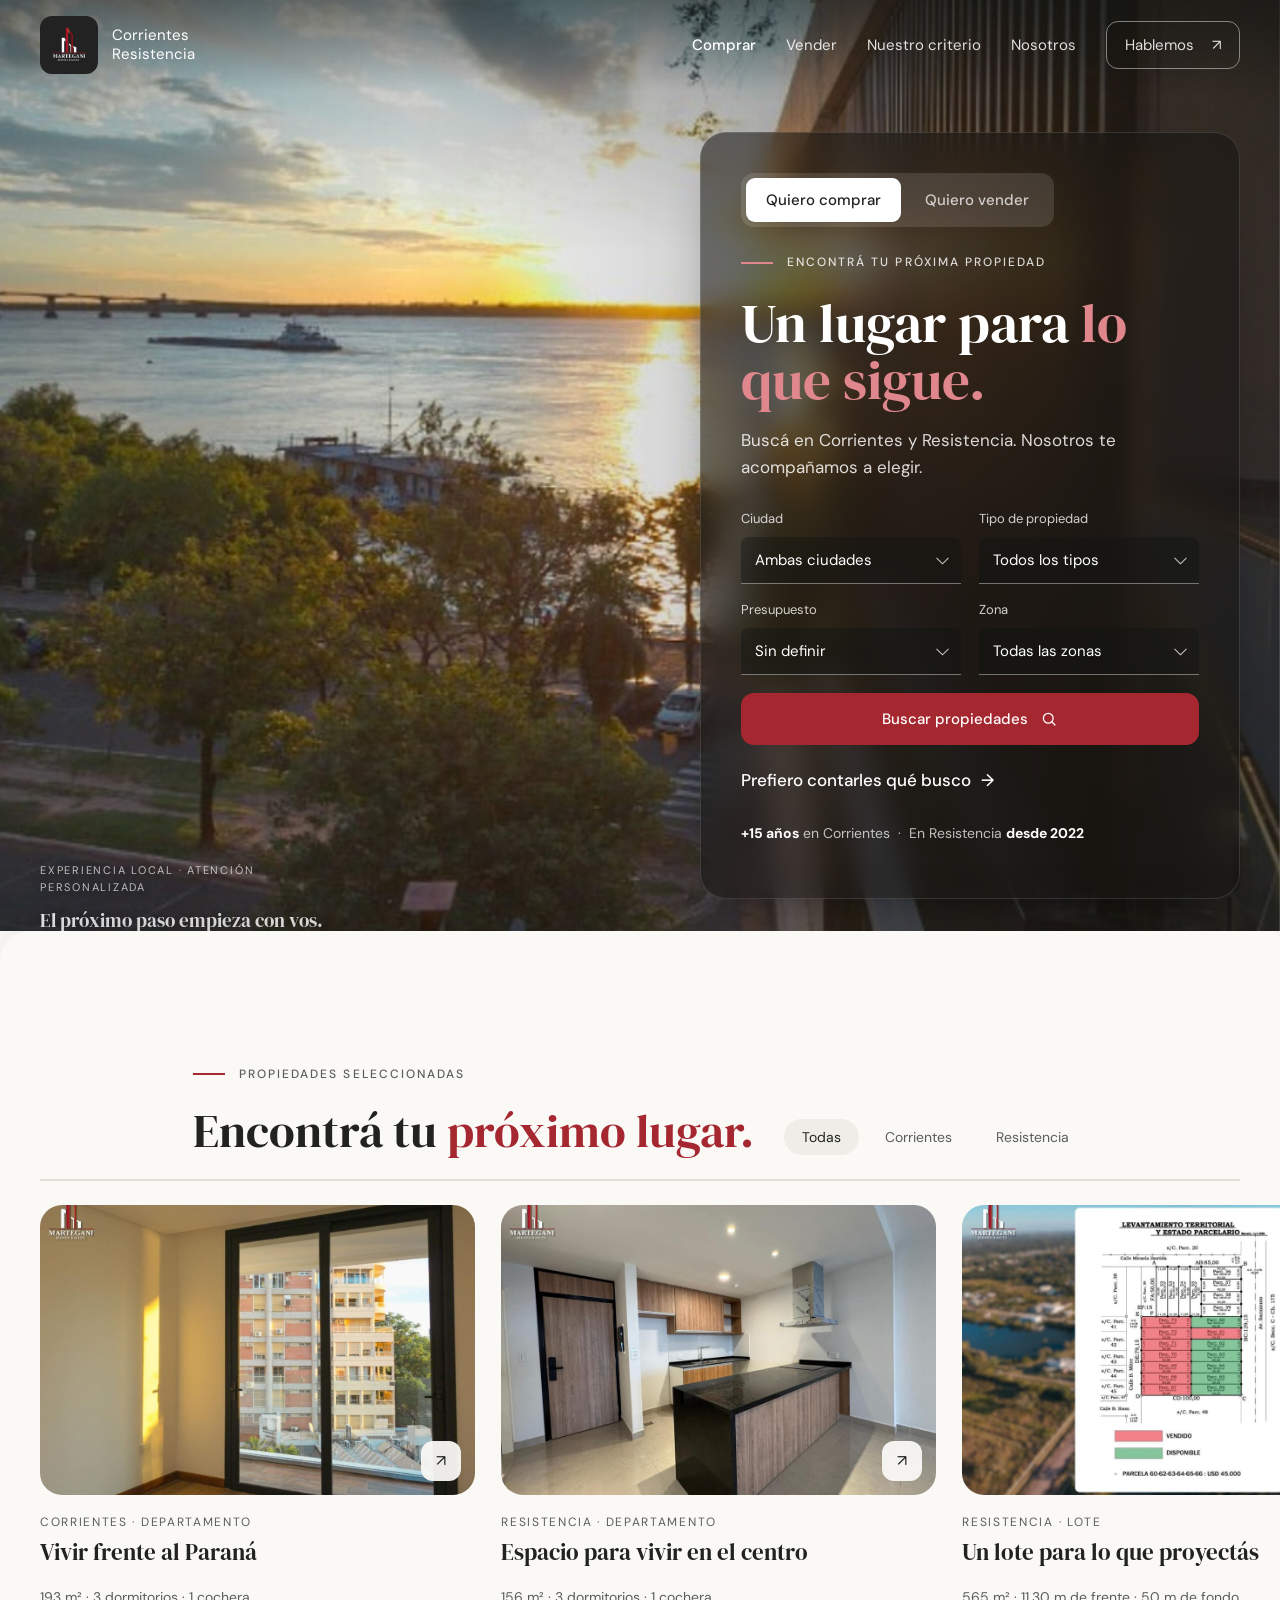
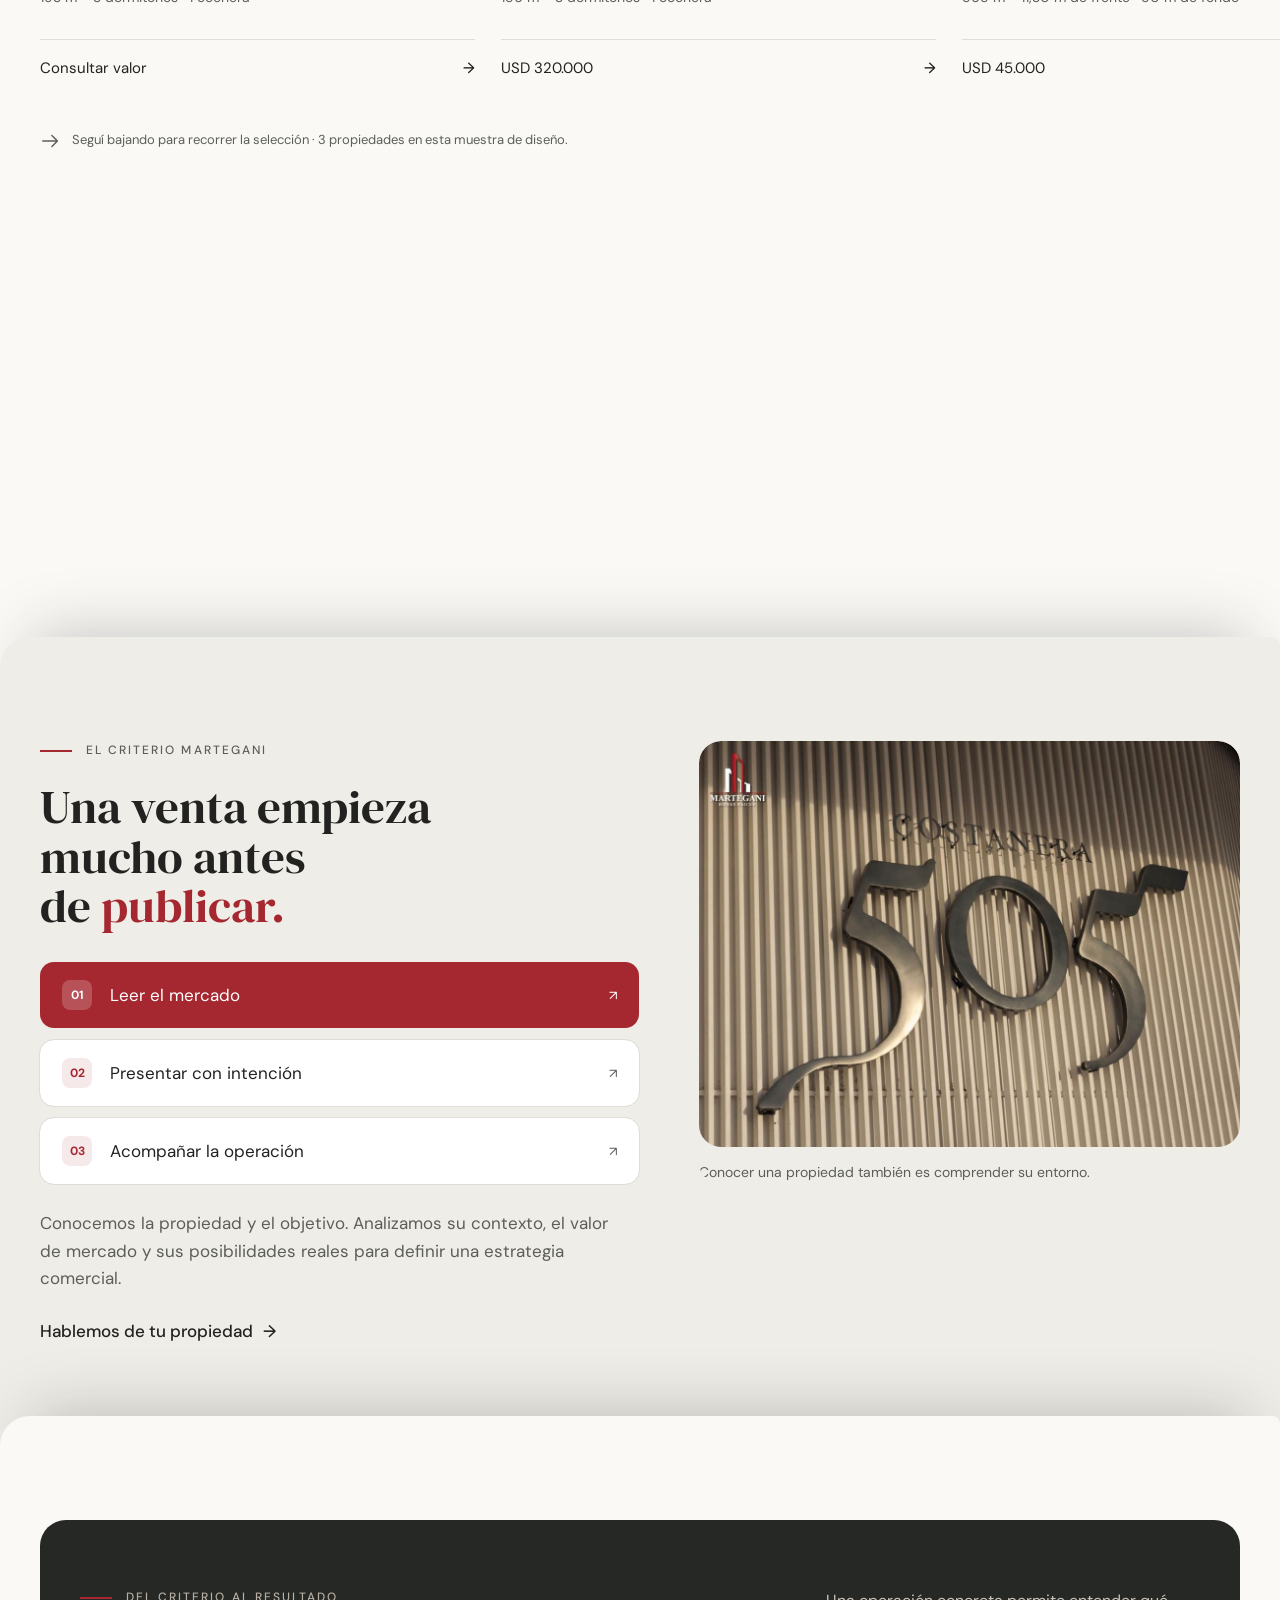
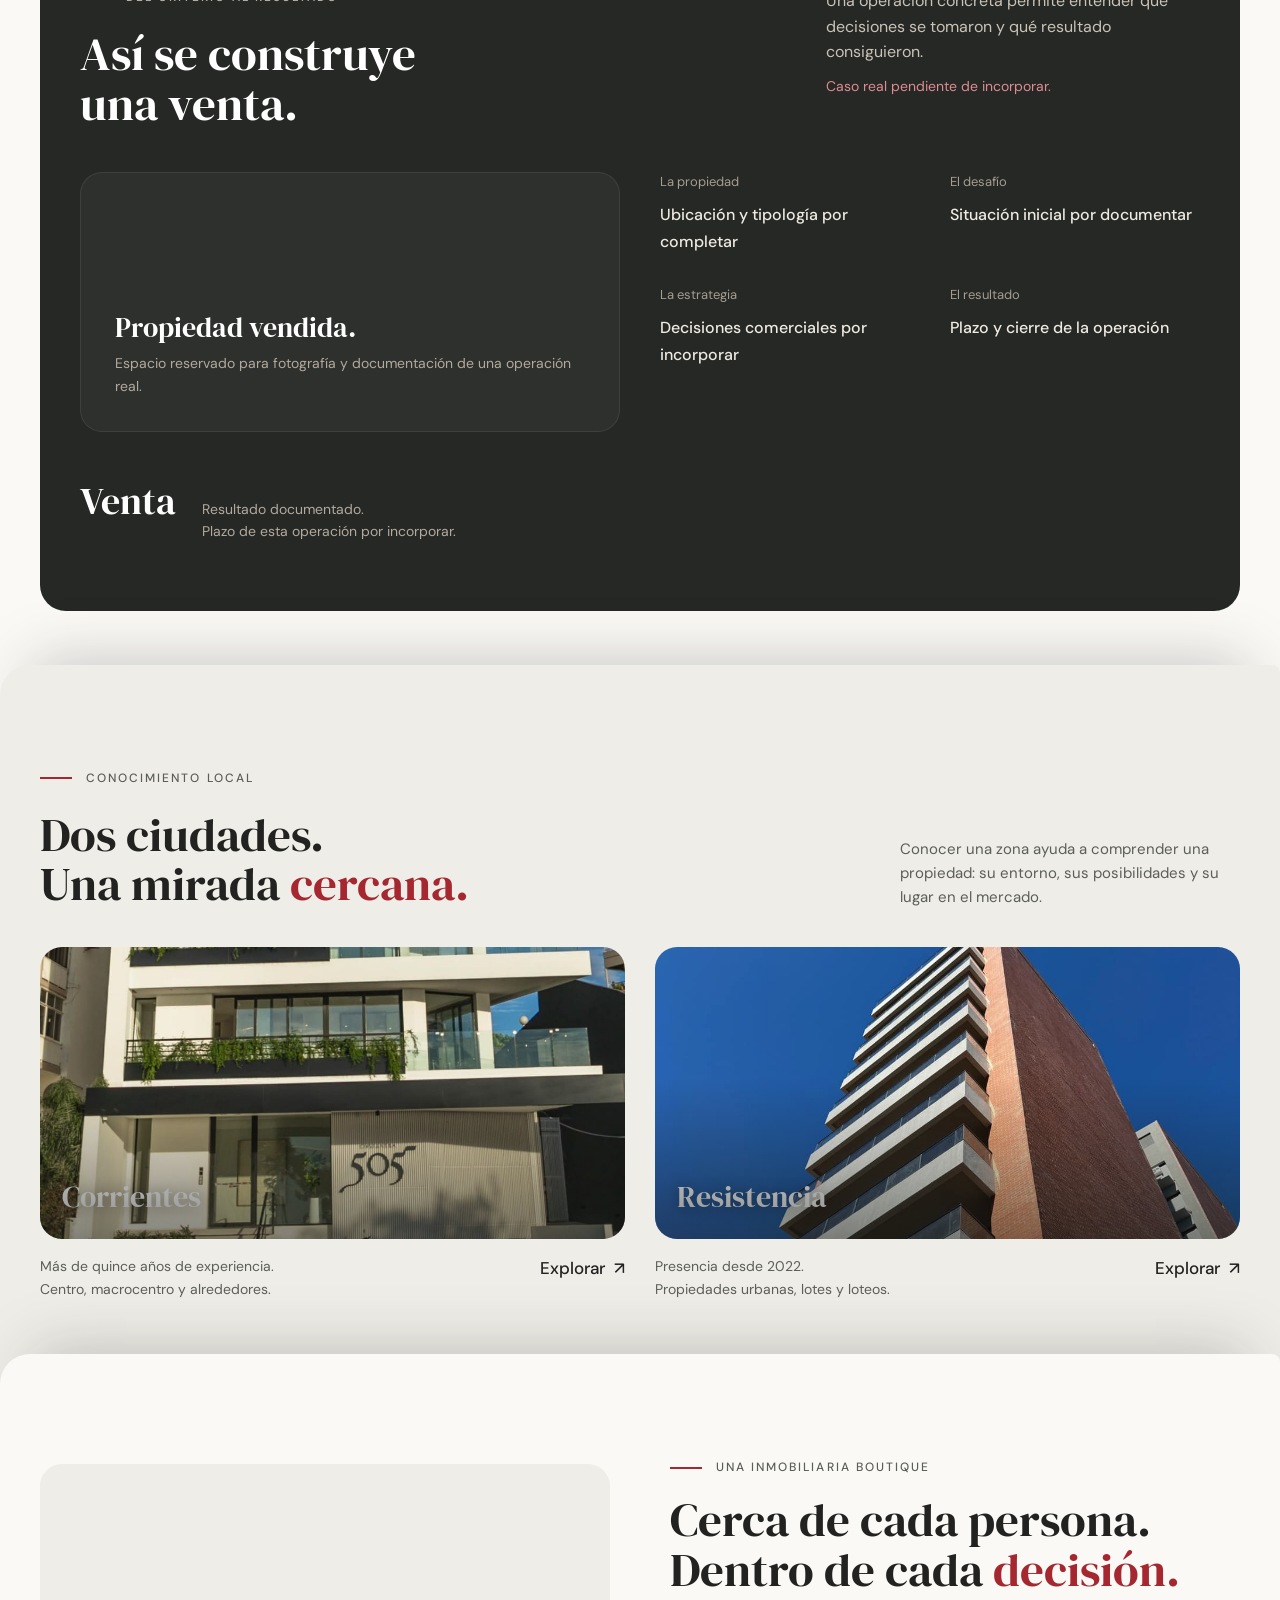
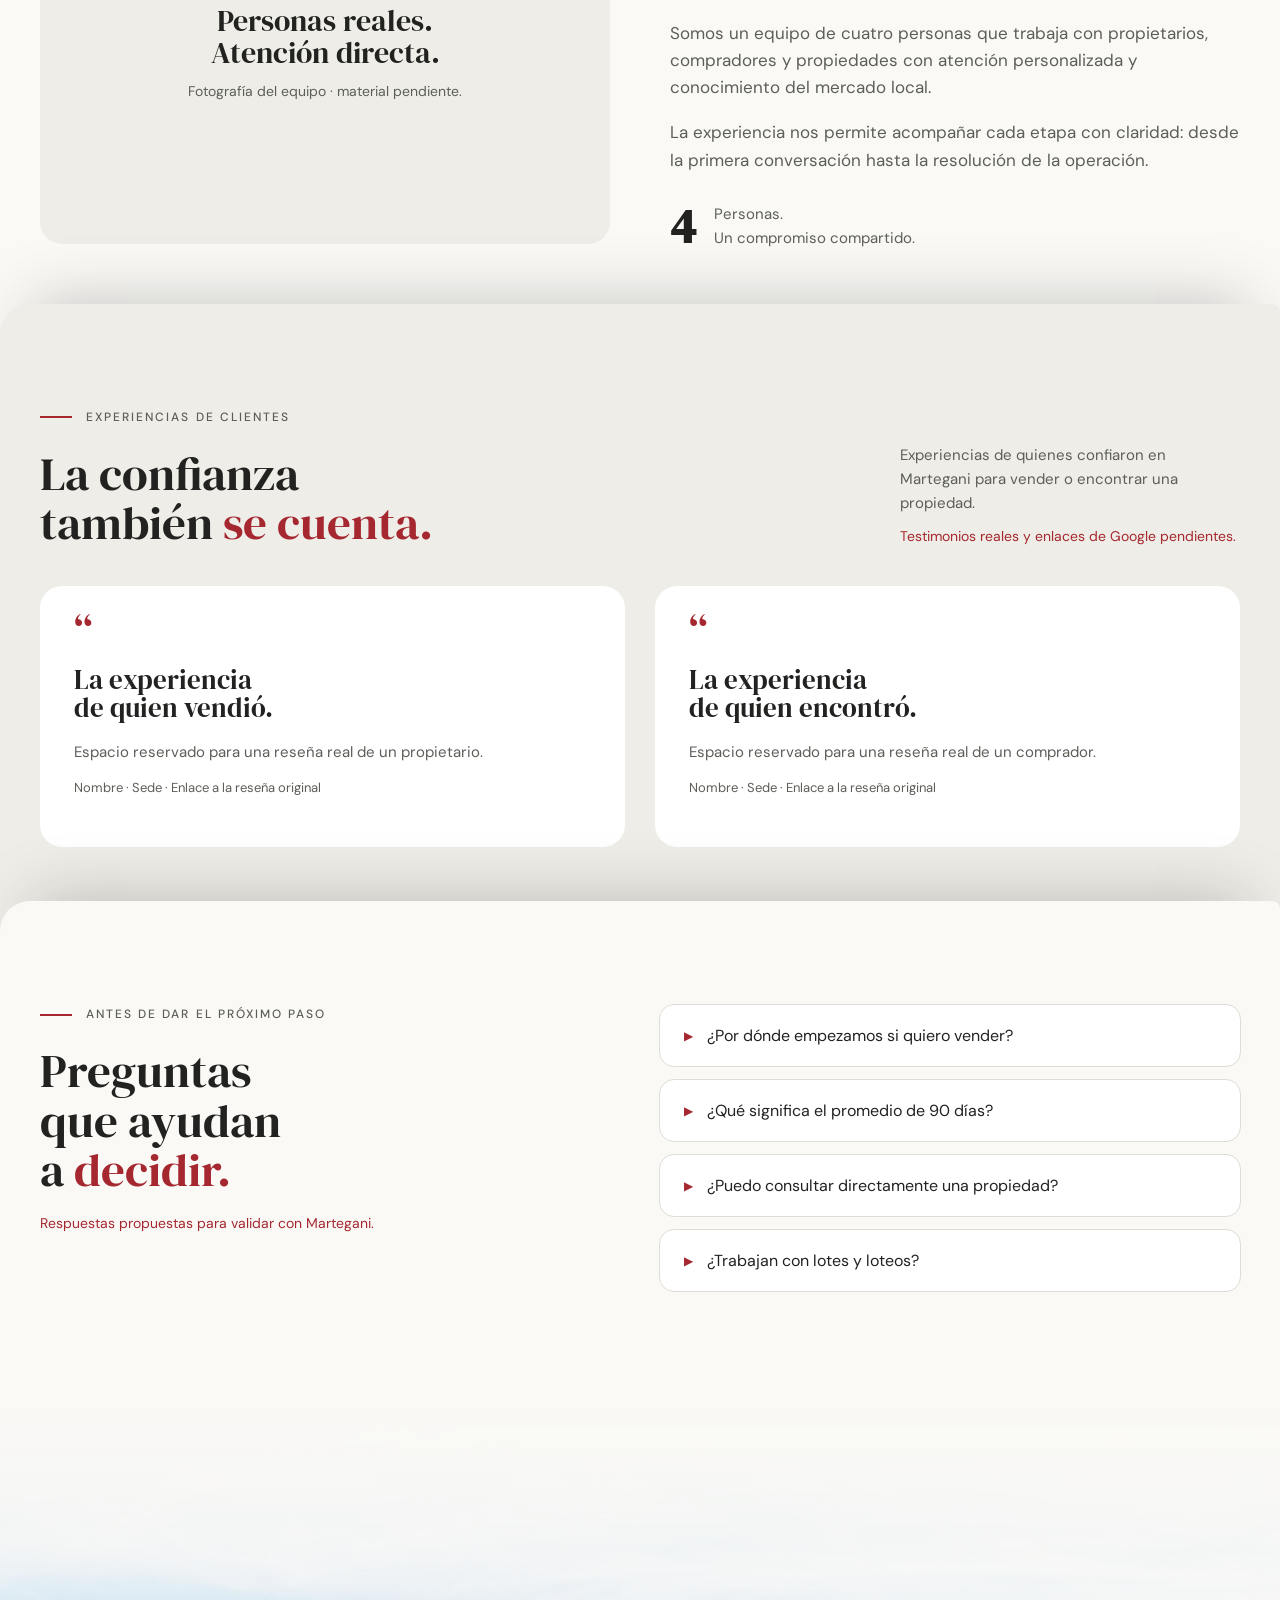
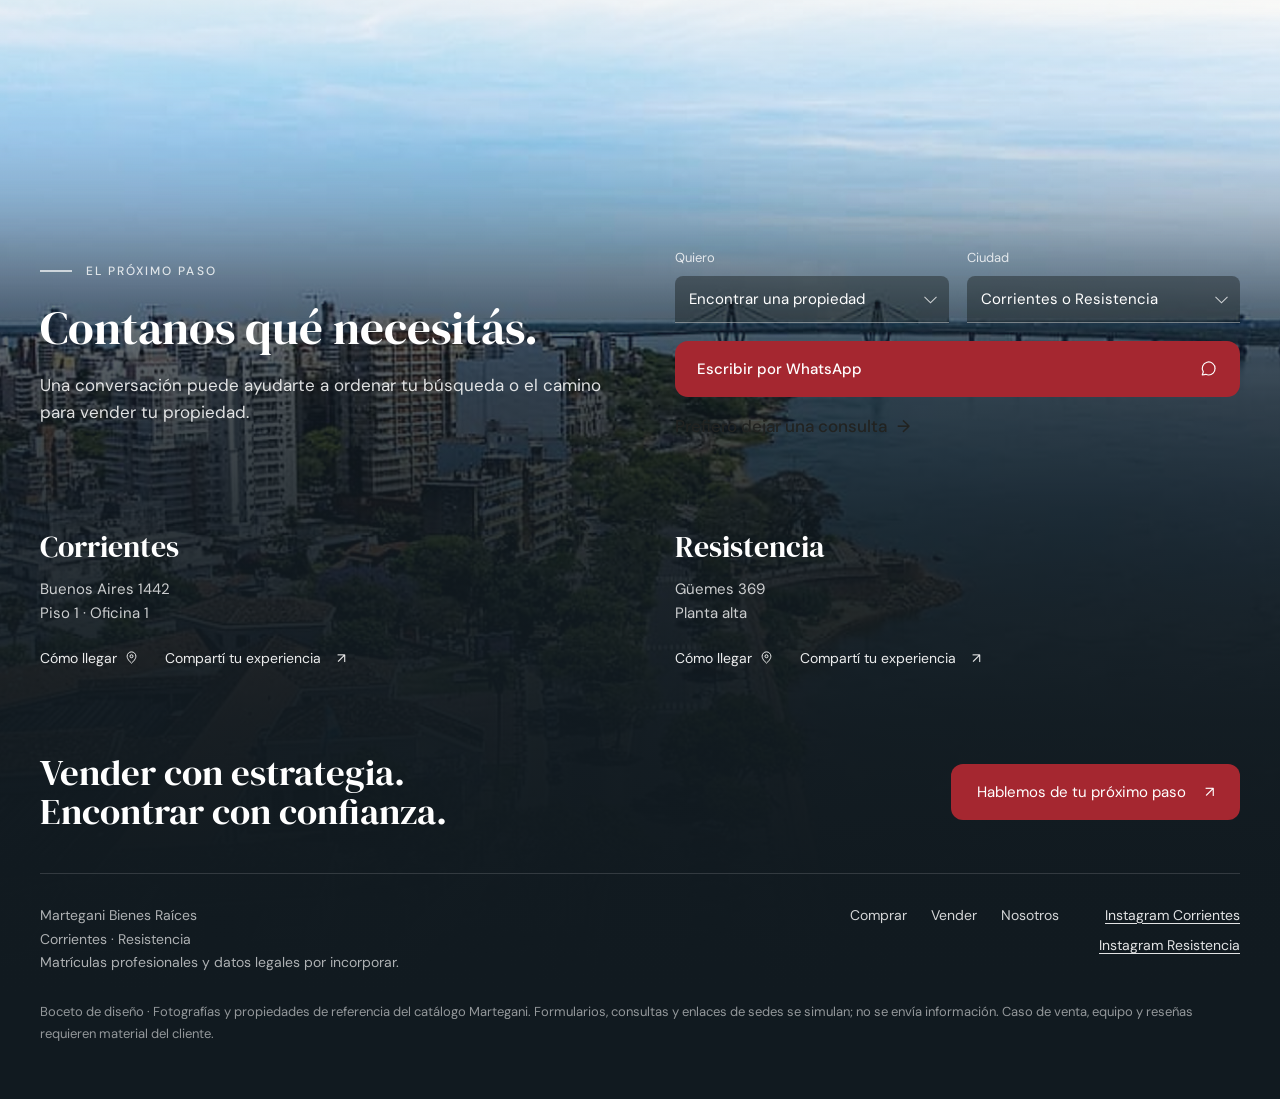
==== commit a259ff61: "Carrusel de propiedades con scroll pineado (der->izq) y superposición de secciones más marcada; sin " ====
--- a/comprar.html
+++ b/comprar.html
@@ -99,30 +99,27 @@
 </section>
 
 <main>
-<!-- ===================== PROPIEDADES ===================== -->
-<section class="section reveal reveal--overlap" id="propiedades">
-  <div class="wrap">
-    <div class="sec-head">
-      <div>
-        <p class="eyebrow">Propiedades seleccionadas</p>
-        <h2 class="h-xl">Encontrá tu<br><span class="wine">próximo lugar.</span></h2>
-      </div>
-      <div class="sec-head__intro">
-        Propiedades urbanas, lotes y oportunidades para distintas maneras de vivir e invertir.
-        <span class="note">Selección de referencia del catálogo actual.</span>
-      </div>
-    </div>
-
-    <div class="props-top">
-      <div class="filters">
-        <button class="chip is-active" data-filter="todas">Todas</button>
-        <button class="chip" data-filter="corrientes">Corrientes</button>
-        <button class="chip" data-filter="resistencia">Resistencia</button>
-      </div>
-      <a class="see-all link-arrow arrow" href="#contacto">Ver toda la muestra</a>
-    </div>
-
-    <div class="cards">
+<!-- ===================== PROPIEDADES (carrusel pineado) ===================== -->
+<section class="reveal props-pin" id="propiedades" data-props-pin>
+  <div class="props-sticky">
+    <div class="wrap">
+      <div class="props-head">
+        <div>
+          <p class="eyebrow">Propiedades seleccionadas</p>
+          <h2 class="h-xl">Encontrá tu <span class="wine">próximo lugar.</span></h2>
+        </div>
+        <div class="filters">
+          <button class="chip is-active" data-filter="todas">Todas</button>
+          <button class="chip" data-filter="corrientes">Corrientes</button>
+          <button class="chip" data-filter="resistencia">Resistencia</button>
+        </div>
+      </div>
+    </div>
+
+    <div class="props-progress" aria-hidden="true"><i></i></div>
+
+    <div class="props-viewport">
+    <div class="props-track" data-props-track>
       <article class="card" data-city="corrientes">
         <div class="card__media"><img src="img/prop-1.jpg" alt="Departamento con vista al Paraná"><a class="card__pin" href="#contacto" aria-label="Ver propiedad">↗</a></div>
         <p class="card__label">Corrientes · Departamento</p>
@@ -144,8 +141,18 @@
         <p class="card__specs">565 m² · 11,30 m de frente · 50 m de fondo</p>
         <div class="card__foot"><span>USD 45.000</span><a href="#contacto" class="link-arrow arrow" aria-label="Consultar"></a></div>
       </article>
-    </div>
-    <p class="cards-note">3 propiedades en esta muestra de diseño.</p>
+      <a class="pcard-cta" href="#contacto">
+        <h3>Ver toda<br>la muestra</h3>
+        <span>Contanos qué estás buscando y te mostramos las opciones que encajan.</span>
+        <span class="mark">↗</span>
+      </a>
+    </div>
+    </div>
+
+    <p class="props-hint">
+      <svg width="22" height="22" viewBox="0 0 24 24" fill="none" aria-hidden="true"><path d="M3 12h15M13 6l6 6-6 6" stroke="currentColor" stroke-width="1.6" stroke-linecap="round" stroke-linejoin="round"/></svg>
+      Seguí bajando para recorrer la selección · 3 propiedades en esta muestra de diseño.
+    </p>
   </div>
 </section>
 
--- a/css/styles.css
+++ b/css/styles.css
@@ -31,7 +31,7 @@
 
 /* ---------- Reset ---------- */
 *,*::before,*::after{box-sizing:border-box}
-html{scroll-behavior:smooth;-webkit-text-size-adjust:100%}
+html{scroll-behavior:smooth;-webkit-text-size-adjust:100%;overflow-x:clip}
 body{
   margin:0;font-family:var(--sans);background:var(--bg);color:var(--ink);
   font-size:17px;line-height:1.6;-webkit-font-smoothing:antialiased;overflow-x:clip;
@@ -123,7 +123,7 @@
    HERO / APERTURA (foto territorial a fondo completo + glass)
    ========================================================= */
 .hero{position:relative;min-height:100vh;display:flex;align-items:center;padding:132px 0 70px;overflow:hidden}
-.hero__bg{position:absolute;inset:-8% 0;z-index:-2;will-change:transform}
+.hero__bg{position:absolute;inset:-30% 0;z-index:-2;will-change:transform}
 .hero__bg img{width:100%;height:100%;object-fit:cover;object-position:center 42%}
 .hero__scrim{position:absolute;inset:0;z-index:-1;background:
   linear-gradient(90deg,rgba(17,20,18,.12) 0%,rgba(17,20,18,0) 32%,rgba(17,20,18,.28) 72%,rgba(17,20,18,.5) 100%),
@@ -182,10 +182,18 @@
 /* =========================================================
    MOVIMIENTO: entradas y superposición de secciones
    ========================================================= */
-.reveal{position:relative;background:var(--bg);transform:translate3d(var(--motion-x,0),var(--motion-y,0),0)}
+.reveal{position:relative;background:var(--bg)}
 .reveal--alt{background:var(--bg-alt)}
-.reveal--overlap{margin-top:-22px;border-radius:24px 6px 0 0;padding-top:92px;z-index:1}
-@media (max-width:980px){.reveal--overlap{margin-top:-12px;border-radius:18px 5px 0 0;padding-top:64px}}
+/* Superposición: cada sección se apoya sobre la anterior (hojas apiladas). */
+.reveal--overlap{margin-top:-38px;border-radius:30px 8px 0 0;padding-top:104px;z-index:1;
+  box-shadow:0 -34px 60px -34px rgba(34,35,33,.26)}
+@media (max-width:980px){.reveal--overlap{margin-top:-20px;border-radius:20px 6px 0 0;padding-top:70px;
+  box-shadow:0 -22px 40px -26px rgba(34,35,33,.24)}}
+/* Entrada de secciones: desliza el contenido al entrar en pantalla.
+   Sólo se aplica con JS (.js-motion) y nunca oculta el texto (sin opacity 0). */
+.js-motion .reveal > .wrap{transform:translateY(50px);transition:transform .8s var(--ease)}
+.js-motion .reveal[data-motion] > .wrap{transform:translateX(50px)}
+.js-motion .reveal.in > .wrap{transform:none}
 
 /* =========================================================
    PROPIEDADES
@@ -212,6 +220,27 @@
 .card__specs{color:var(--ink-soft);font-size:14px}
 .card__foot{display:flex;justify-content:space-between;align-items:center;margin-top:16px;padding-top:16px;border-top:1px solid var(--line);font-size:15px}
 .cards-note{margin-top:26px;font-size:13px;color:var(--ink-soft)}
+
+/* ---- Carrusel pineado de propiedades (scroll der→izq, luego sigue) ---- */
+.props-pin{position:relative;margin-top:-38px;z-index:1}
+.props-sticky{position:sticky;top:0;height:100vh;overflow:hidden;display:flex;flex-direction:column;justify-content:center;gap:24px;
+  background:var(--bg);border-radius:30px 8px 0 0;box-shadow:0 -34px 60px -34px rgba(34,35,33,.26);
+  padding:94px 0 40px}
+.reveal--alt .props-sticky{background:var(--bg-alt)}
+.props-head{display:flex;justify-content:space-between;align-items:flex-end;gap:30px}
+.props-progress{height:2px;background:var(--line);border-radius:2px;margin:0 var(--gutter);overflow:hidden}
+.props-progress i{display:block;height:100%;background:var(--wine);transform-origin:left;transform:scaleX(var(--carousel-progress,0))}
+.props-viewport{overflow:hidden}
+.props-track{display:flex;gap:26px;padding:0 var(--gutter);will-change:transform}
+.props-track .card{flex:0 0 clamp(320px,34vw,460px)}
+.props-track .card__media{aspect-ratio:3/2}
+.pcard-cta{flex:0 0 300px;display:flex;flex-direction:column;justify-content:center;gap:14px;
+  background:var(--wine);color:#fff;border-radius:var(--radius-lg);padding:38px}
+.pcard-cta h3{color:#fff;font-size:28px}
+.pcard-cta span{color:rgba(255,255,255,.85);font-size:14px}
+.pcard-cta .mark{font-size:22px;margin-top:auto}
+.props-hint{display:flex;align-items:center;gap:10px;color:var(--ink-soft);font-size:13px;margin:26px var(--gutter) 0}
+.props-hint svg{flex:none}
 
 /* =========================================================
    CRITERIO / MÉTODO
@@ -410,6 +439,16 @@
   .search--compact .search__row{grid-template-columns:1fr}
   .search--compact .field--extra{display:none}
   .search--compact .search__more{display:flex}
+
+  /* carrusel: en celular se desliza con el dedo (sin pin) */
+  .props-pin{margin-top:-20px}
+  .props-sticky{position:static;min-height:0;padding:70px 0 0;box-shadow:none;border-radius:20px 6px 0 0}
+  .props-track{overflow-x:auto;scroll-snap-type:x mandatory;transform:none !important;
+    padding-bottom:12px;scroll-padding-left:22px;-webkit-overflow-scrolling:touch}
+  .props-track .card{flex:0 0 84%;scroll-snap-align:start}
+  .props-track .pcard-cta{flex:0 0 70%;max-height:none}
+  .props-head{flex-direction:column;align-items:flex-start;gap:6px}
+  .props-progress{display:none}
 }
 
 @media (max-width:560px){
@@ -419,9 +458,11 @@
 /* ---------- Movimiento reducido ---------- */
 @media (prefers-reduced-motion:reduce){
   html{scroll-behavior:auto}
-  .reveal{transform:none !important}
+  .js-motion .reveal > .wrap{transform:none !important;transition:none}
   .hero__bg{transform:none !important}
   .closing{--arrival-sky:1 !important;--arrival-photo:1 !important}
   .closing__backdrop img{transform:none !important;opacity:1 !important}
   .card__media img,.city__media img{transition:none}
-}
+  .props-sticky{position:static;min-height:0;padding-top:0}
+  .props-track{transform:none !important;overflow-x:auto}
+}
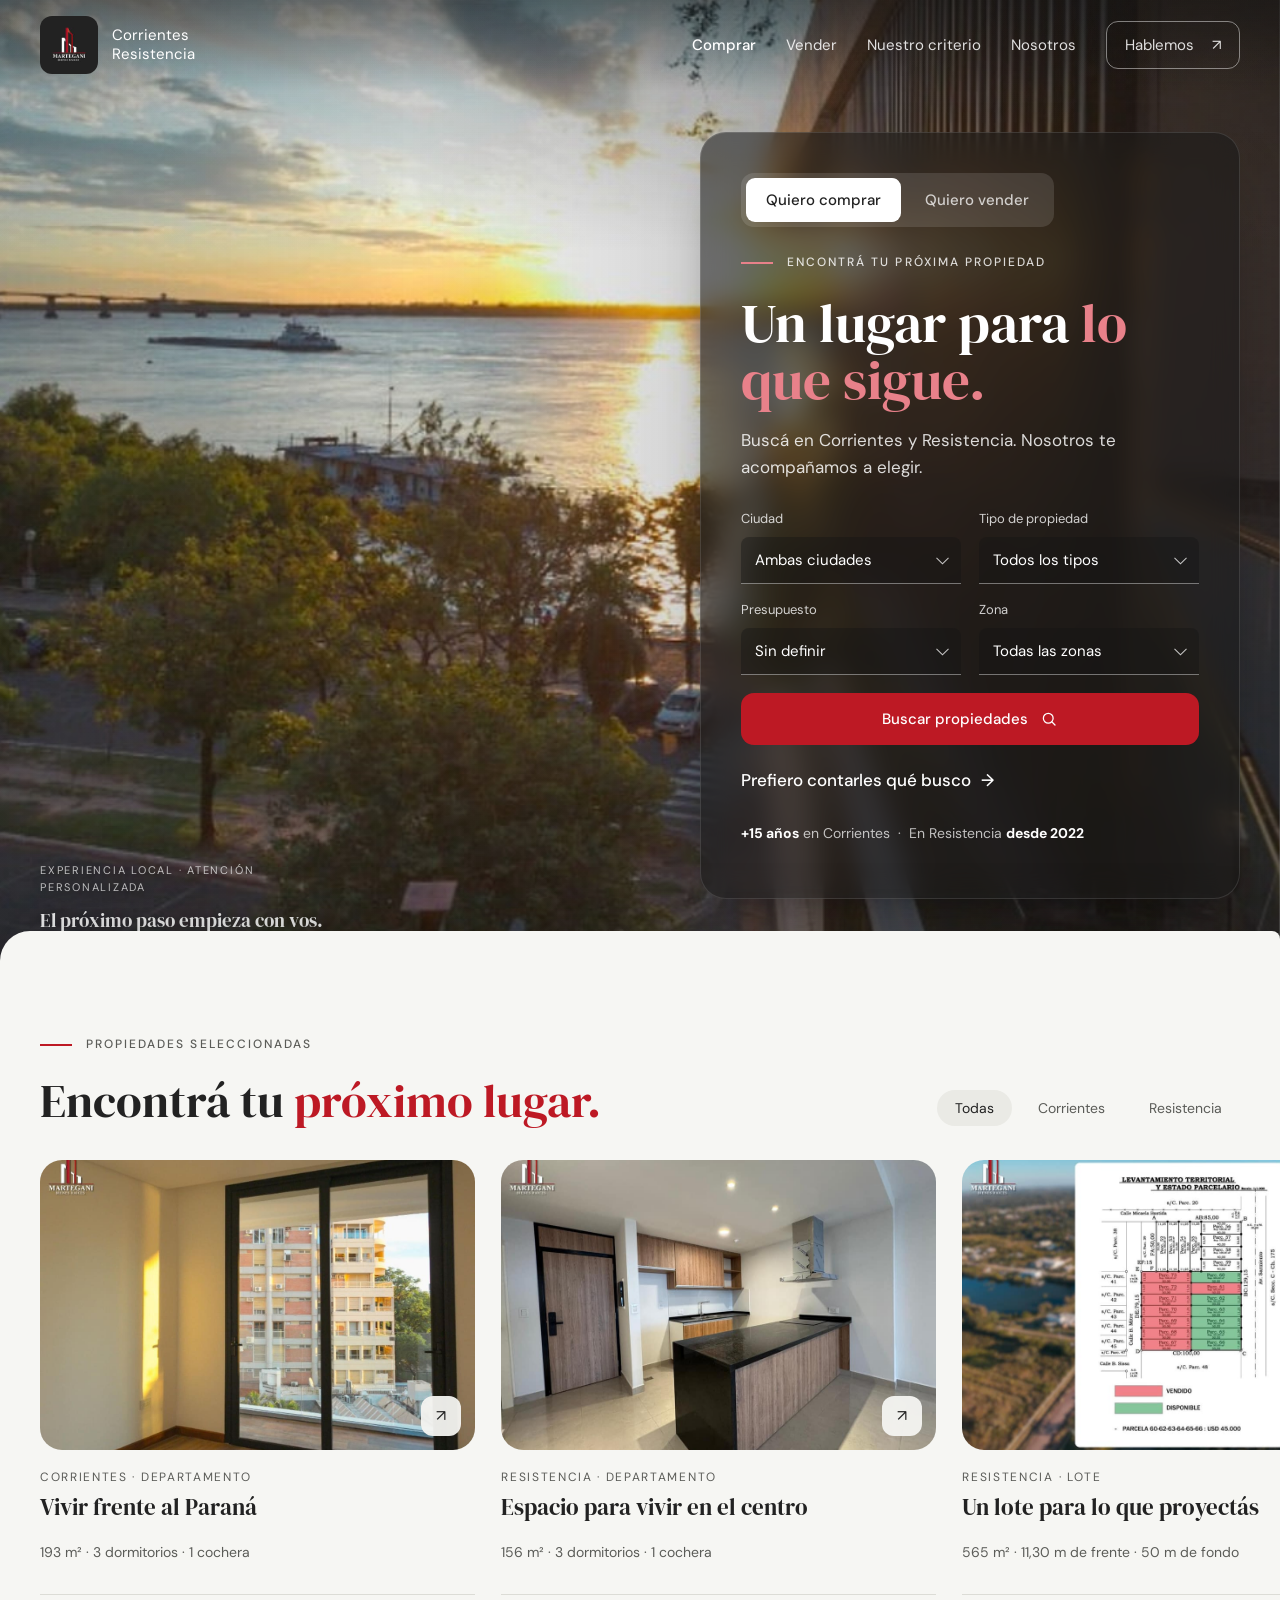
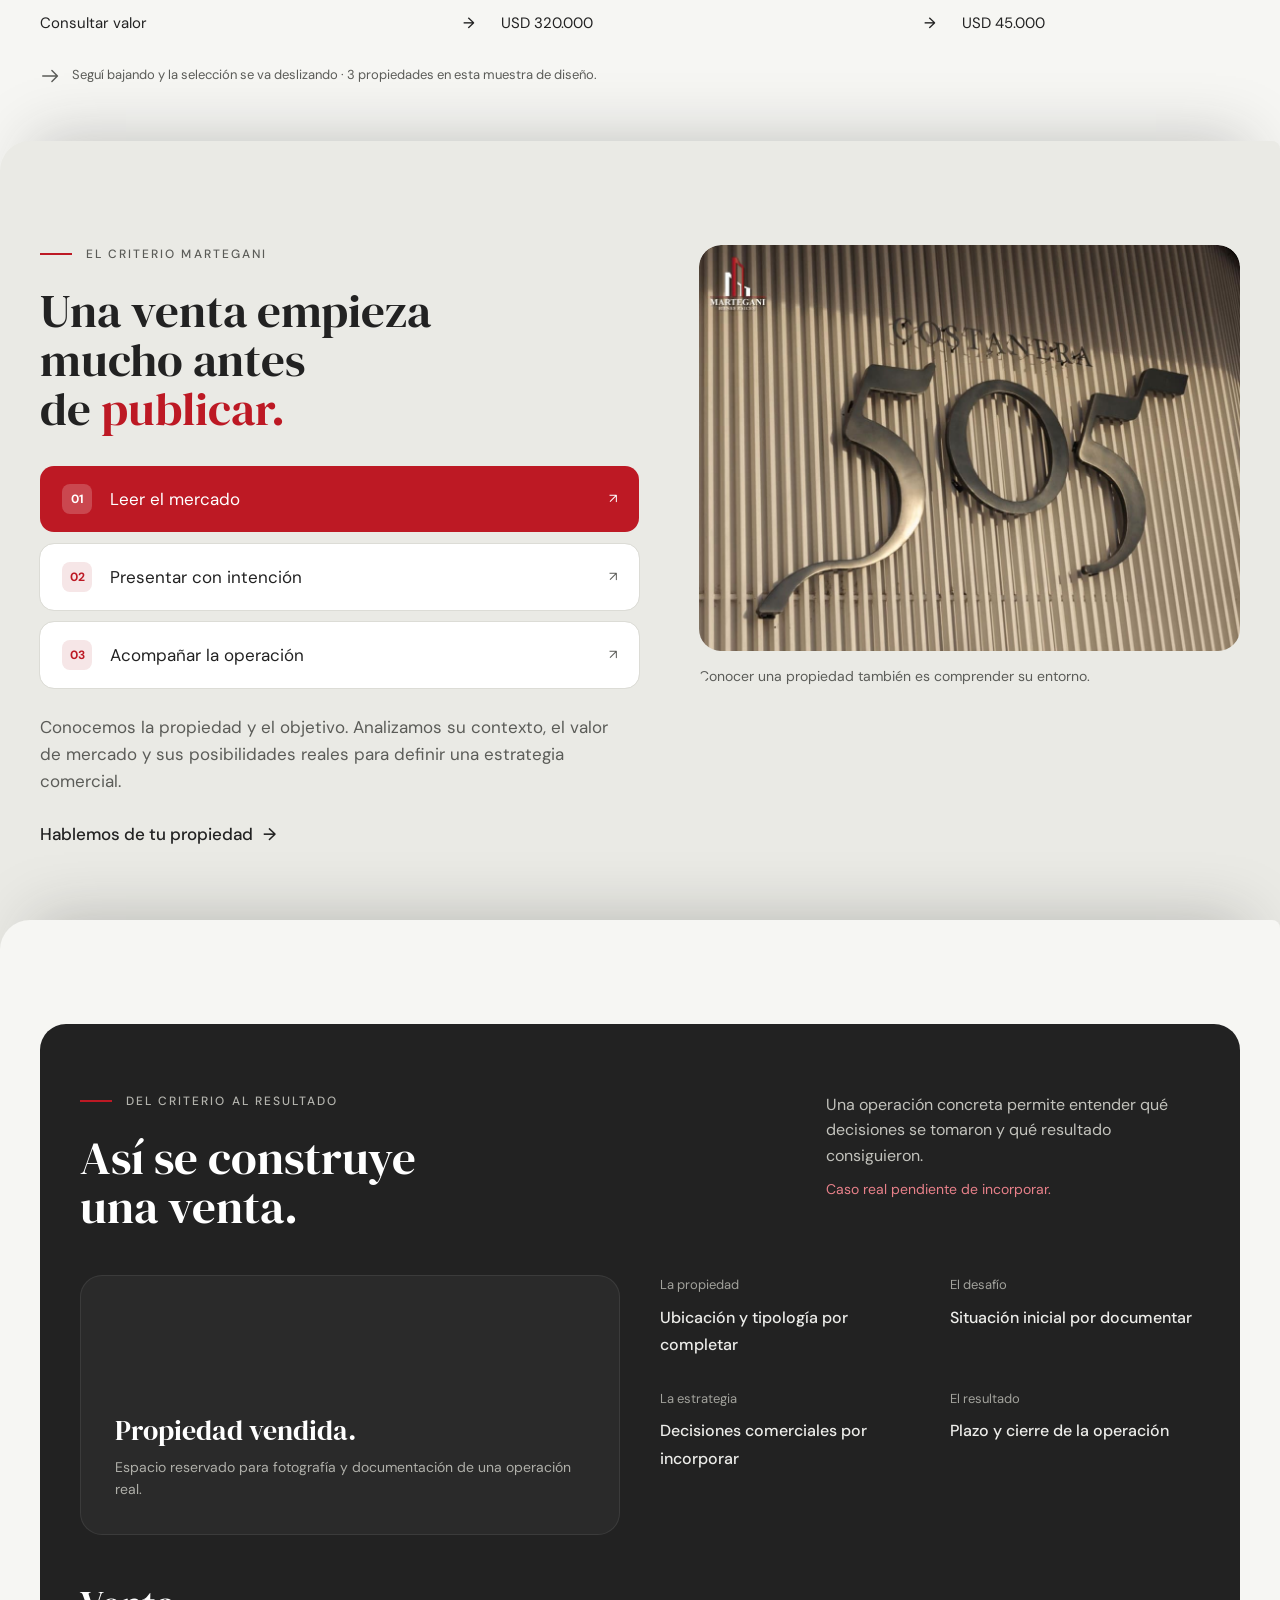
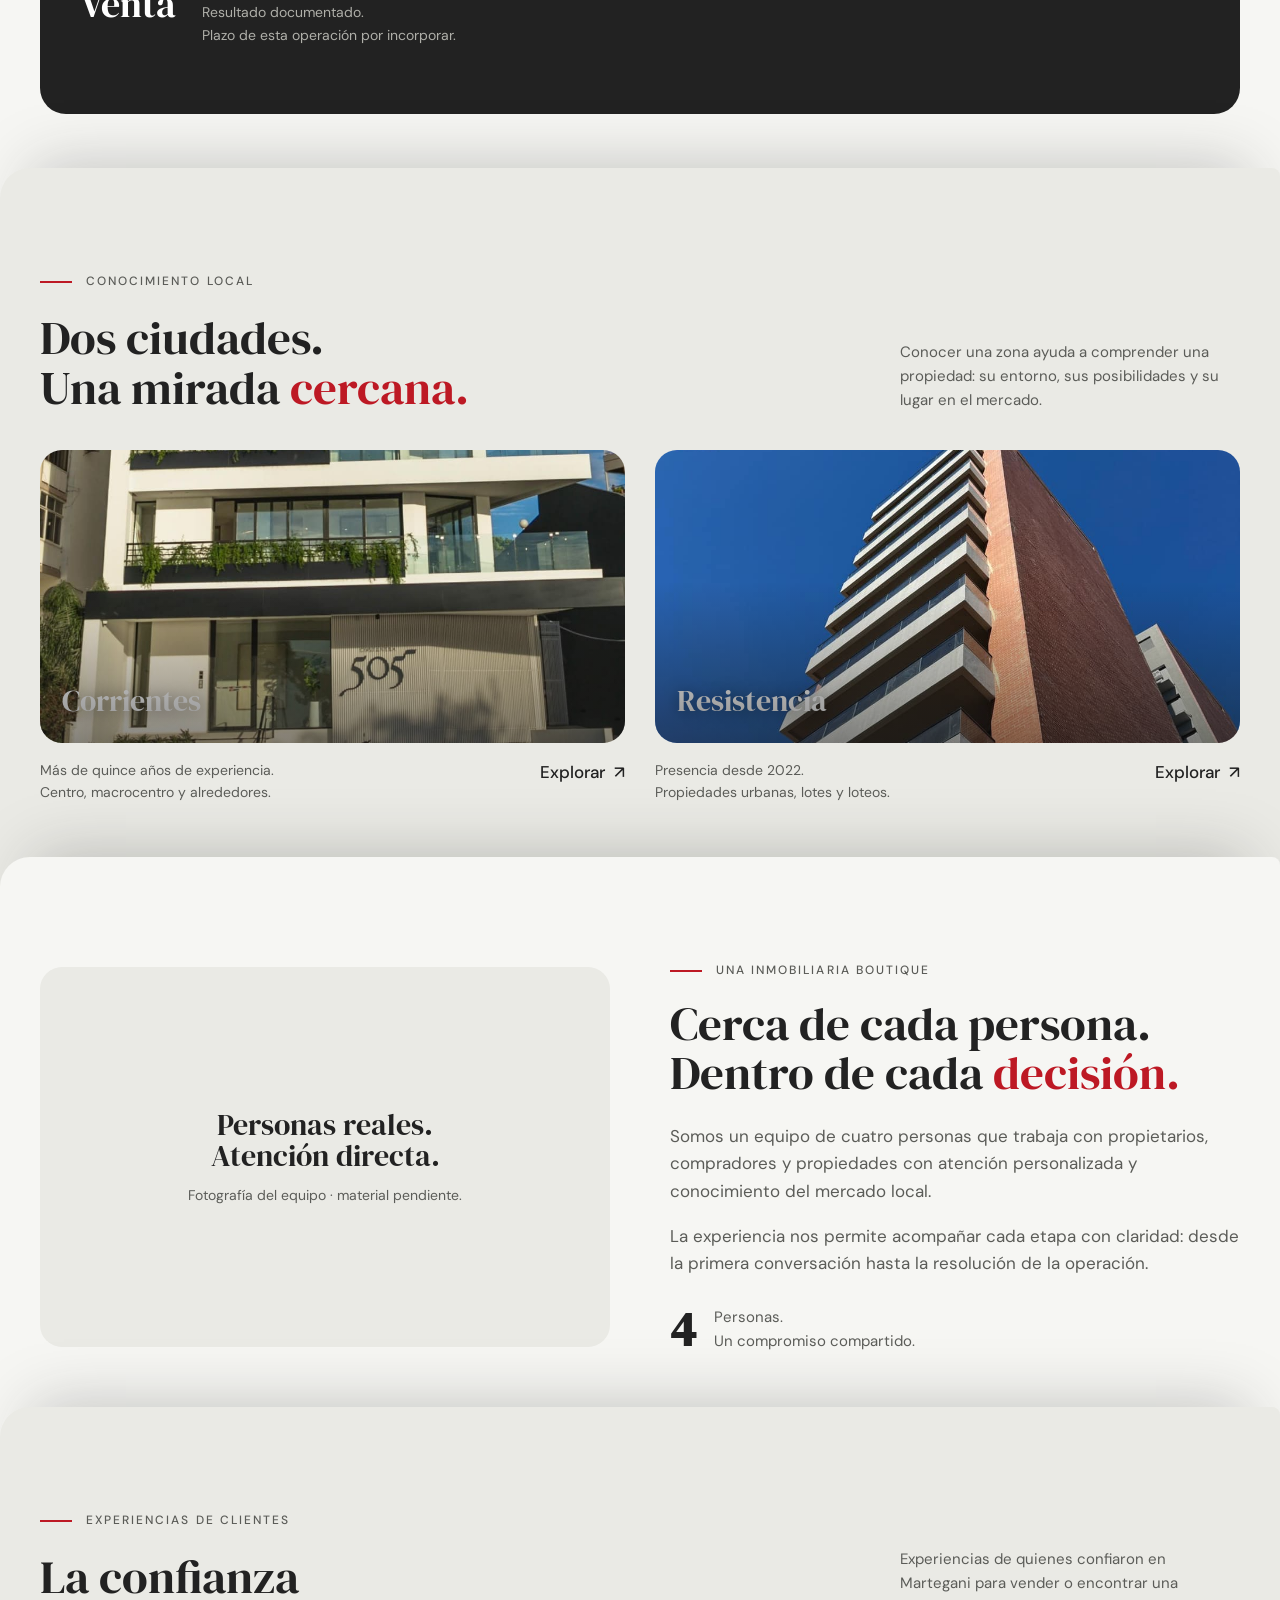
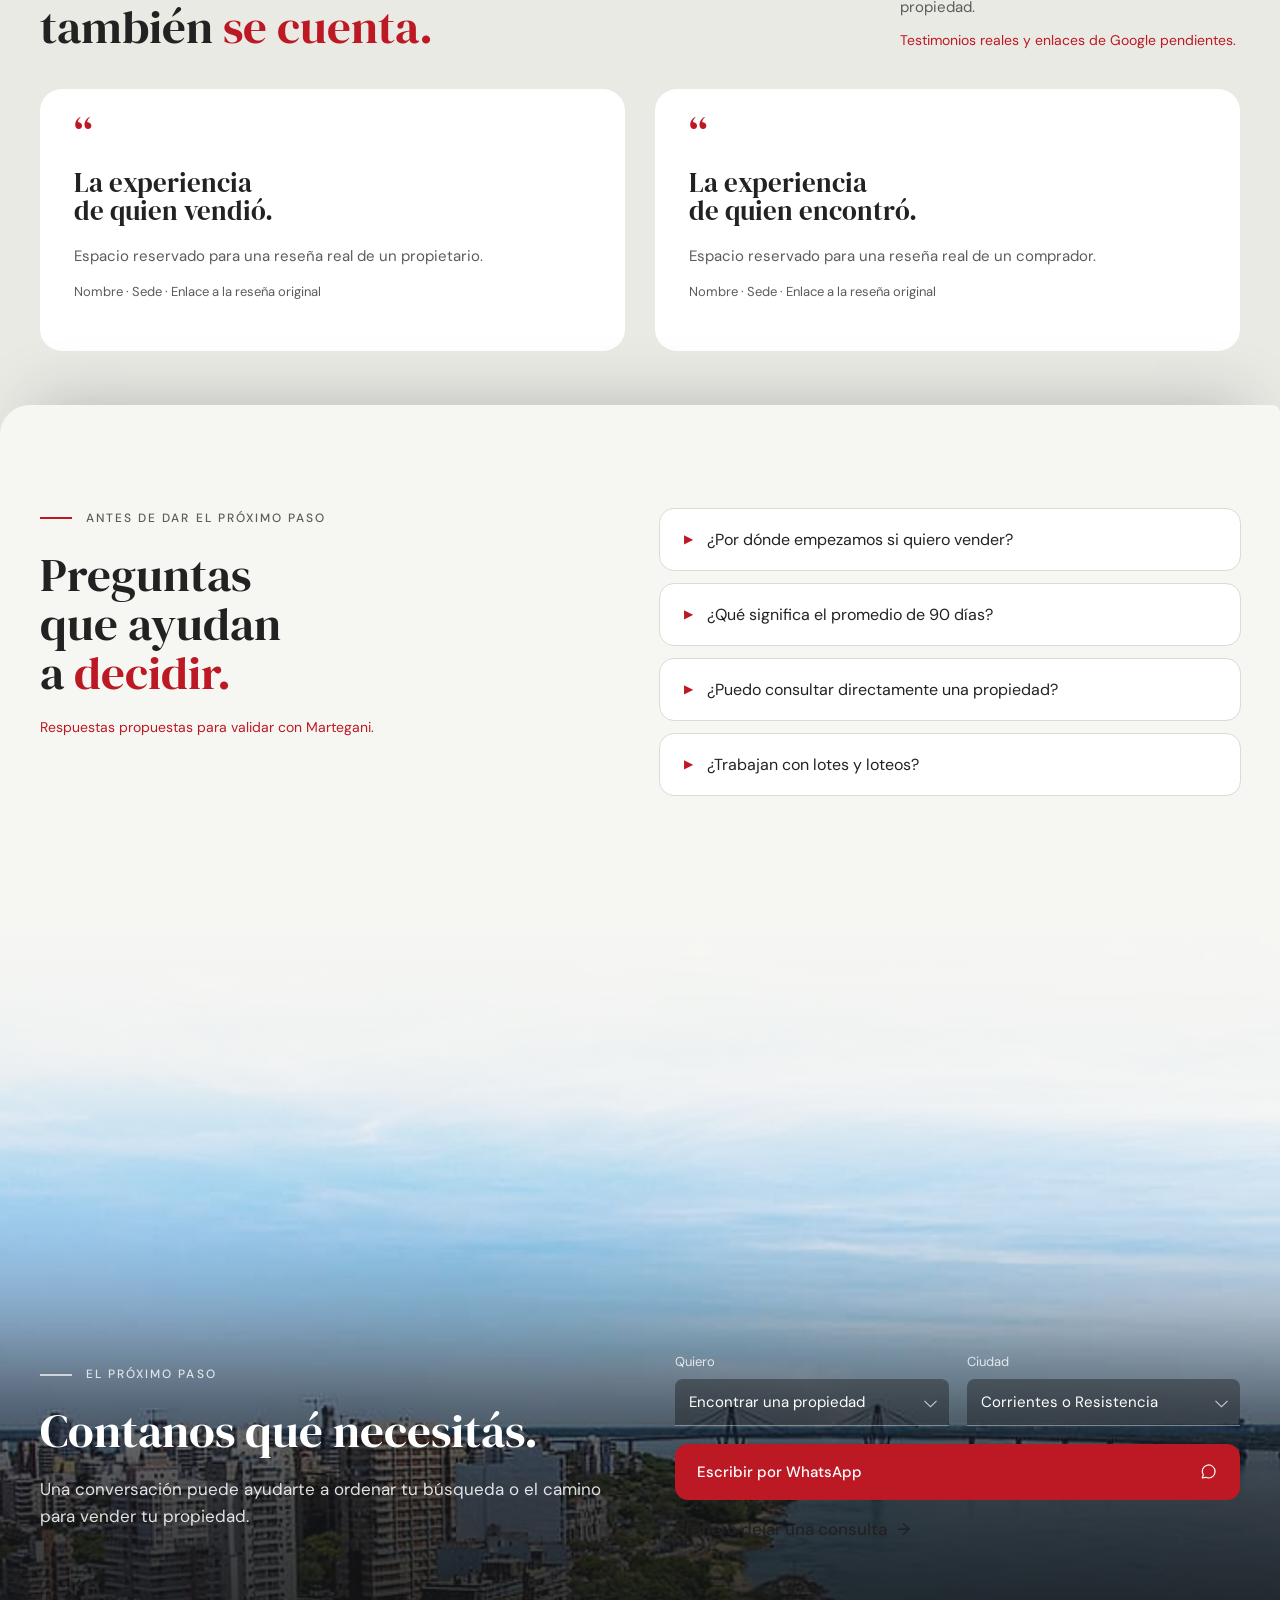
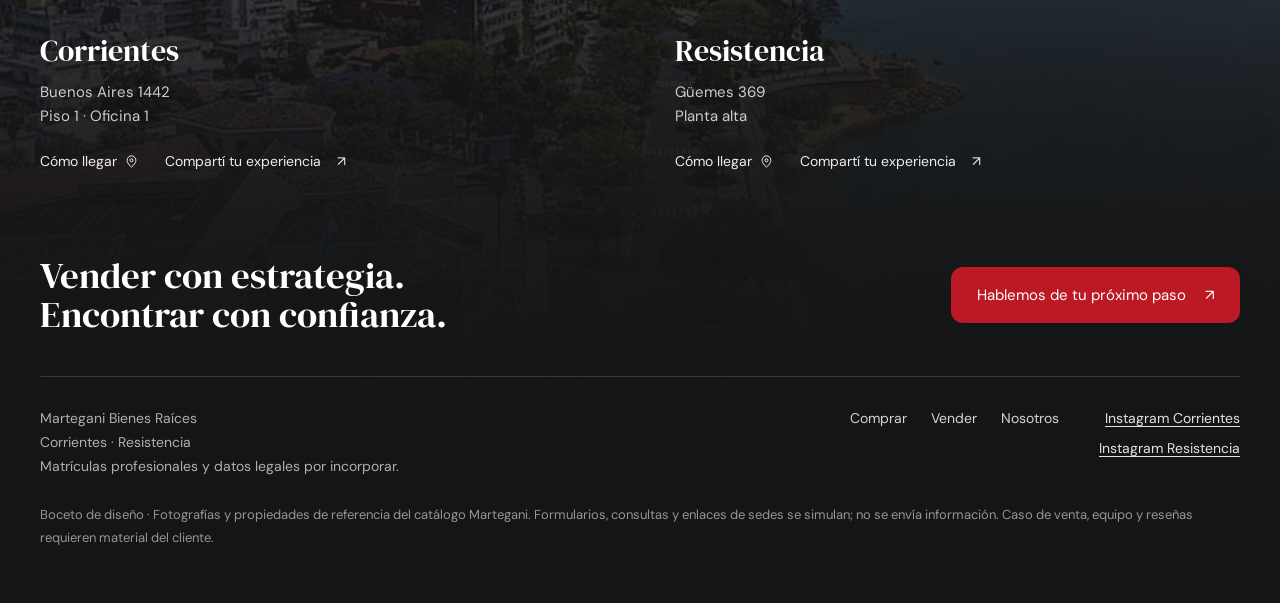
==== commit 7a0b6d2e: "Paleta con los colores exactos del logo (gris #222222, rojo #BD1924, tonos neutros); carrusel que se" ====
--- a/comprar.html
+++ b/comprar.html
@@ -99,26 +99,23 @@
 </section>
 
 <main>
-<!-- ===================== PROPIEDADES (carrusel pineado) ===================== -->
-<section class="reveal props-pin" id="propiedades" data-props-pin>
-  <div class="props-sticky">
-    <div class="wrap">
-      <div class="props-head">
-        <div>
-          <p class="eyebrow">Propiedades seleccionadas</p>
-          <h2 class="h-xl">Encontrá tu <span class="wine">próximo lugar.</span></h2>
-        </div>
-        <div class="filters">
-          <button class="chip is-active" data-filter="todas">Todas</button>
-          <button class="chip" data-filter="corrientes">Corrientes</button>
-          <button class="chip" data-filter="resistencia">Resistencia</button>
-        </div>
-      </div>
-    </div>
-
-    <div class="props-progress" aria-hidden="true"><i></i></div>
-
-    <div class="props-viewport">
+<!-- ===================== PROPIEDADES (carrusel que se mueve con el scroll) ===================== -->
+<section class="section reveal reveal--overlap props-pin" id="propiedades">
+  <div class="wrap">
+    <div class="props-head">
+      <div>
+        <p class="eyebrow">Propiedades seleccionadas</p>
+        <h2 class="h-xl">Encontrá tu <span class="wine">próximo lugar.</span></h2>
+      </div>
+      <div class="filters">
+        <button class="chip is-active" data-filter="todas">Todas</button>
+        <button class="chip" data-filter="corrientes">Corrientes</button>
+        <button class="chip" data-filter="resistencia">Resistencia</button>
+      </div>
+    </div>
+  </div>
+
+  <div class="props-viewport">
     <div class="props-track" data-props-track>
       <article class="card" data-city="corrientes">
         <div class="card__media"><img src="img/prop-1.jpg" alt="Departamento con vista al Paraná"><a class="card__pin" href="#contacto" aria-label="Ver propiedad">↗</a></div>
@@ -147,13 +144,12 @@
         <span class="mark">↗</span>
       </a>
     </div>
-    </div>
-
-    <p class="props-hint">
-      <svg width="22" height="22" viewBox="0 0 24 24" fill="none" aria-hidden="true"><path d="M3 12h15M13 6l6 6-6 6" stroke="currentColor" stroke-width="1.6" stroke-linecap="round" stroke-linejoin="round"/></svg>
-      Seguí bajando para recorrer la selección · 3 propiedades en esta muestra de diseño.
-    </p>
-  </div>
+  </div>
+
+  <p class="wrap props-hint">
+    <svg width="22" height="22" viewBox="0 0 24 24" fill="none" aria-hidden="true"><path d="M3 12h15M13 6l6 6-6 6" stroke="currentColor" stroke-width="1.6" stroke-linecap="round" stroke-linejoin="round"/></svg>
+    Seguí bajando y la selección se va deslizando · 3 propiedades en esta muestra de diseño.
+  </p>
 </section>
 
 <!-- ===================== CRITERIO / MÉTODO ===================== -->
--- a/css/styles.css
+++ b/css/styles.css
@@ -5,18 +5,20 @@
 
 /* ---------- Tokens ---------- */
 :root{
-  --bg:#FAF9F6;            /* fondo claro */
-  --ink:#222321;           /* texto principal */
-  --ink-soft:#5C5E58;      /* texto secundario */
-  --line:#DEDED6;          /* separadores */
-  --bg-alt:#EFEDE7;        /* fondo secundario */
-  --dark:#252824;          /* caso de venta (fondo oscuro) */
-  --close:#111A20;         /* plano final del cierre */
-  --sky:#e0edf4;           /* cielo del cierre */
-  --wine:#A52730;          /* rojo de acción */
-  --wine-dark:#8c1f27;     /* hover */
-  --wine-light:#e0868d;    /* énfasis sobre glass/oscuro */
-  --wine-tint:#f6e9ea;     /* fondo rosado tenue */
+  /* Paleta basada en los colores EXACTOS del logo:
+     gris/negro #222222 · rojo #BD1924 · blanco #F8FAF9 (tono neutro) */
+  --bg:#F6F6F3;            /* fondo claro (casi blanco neutro) */
+  --ink:#222222;           /* texto principal = gris del logo */
+  --ink-soft:#5B5C58;      /* texto secundario */
+  --line:#DCDCD6;          /* separadores */
+  --bg-alt:#EAEAE5;        /* fondo secundario (gris claro neutro) */
+  --dark:#222222;          /* secciones oscuras = gris del logo */
+  --close:#141516;         /* plano final del cierre (gris más profundo) */
+  --sky:#dfeaf2;           /* cielo del cierre */
+  --wine:#BD1924;          /* rojo de acción = rojo del logo */
+  --wine-dark:#9C1520;     /* hover */
+  --wine-light:#E8818A;    /* énfasis sobre glass/oscuro */
+  --wine-tint:#F6E6E7;     /* fondo rojo tenue */
 
   --radius:16px;
   --radius-lg:22px;
@@ -84,7 +86,7 @@
    HEADER (se superpone al hero; sólido al bajar)
    ========================================================= */
 .site-header{position:fixed;top:0;left:0;right:0;z-index:60;transition:background .3s,border-color .3s,box-shadow .3s}
-.site-header::before{content:"";position:absolute;inset:0;background:linear-gradient(180deg,rgba(17,20,18,.42),rgba(17,20,18,0));opacity:1;transition:opacity .3s;pointer-events:none}
+.site-header::before{content:"";position:absolute;inset:0;background:linear-gradient(180deg,rgba(20,20,20,.42),rgba(20,20,20,0));opacity:1;transition:opacity .3s;pointer-events:none}
 .header-inner{display:flex;align-items:center;justify-content:space-between;gap:24px;padding:16px var(--gutter);max-width:var(--maxw);margin:0 auto;position:relative}
 .brand{display:flex;align-items:center;gap:14px}
 .brand__logo{width:58px;height:58px;border-radius:12px;flex:none;object-fit:contain}
@@ -99,7 +101,7 @@
 .nav__cta:hover{background:rgba(255,255,255,.12)}
 
 /* estado sólido (al bajar del hero) */
-.site-header.is-stuck{background:rgba(250,249,246,.92);backdrop-filter:saturate(1.2) blur(10px);border-bottom:1px solid var(--line)}
+.site-header.is-stuck{background:rgba(246,246,243,.92);backdrop-filter:saturate(1.2) blur(10px);border-bottom:1px solid var(--line)}
 .site-header.is-stuck::before{opacity:0}
 .site-header.is-stuck .brand__text{color:var(--ink)}
 .site-header.is-stuck .nav a{color:var(--ink-soft)}
@@ -126,14 +128,14 @@
 .hero__bg{position:absolute;inset:-30% 0;z-index:-2;will-change:transform}
 .hero__bg img{width:100%;height:100%;object-fit:cover;object-position:center 42%}
 .hero__scrim{position:absolute;inset:0;z-index:-1;background:
-  linear-gradient(90deg,rgba(17,20,18,.12) 0%,rgba(17,20,18,0) 32%,rgba(17,20,18,.28) 72%,rgba(17,20,18,.5) 100%),
-  linear-gradient(180deg,rgba(17,20,18,.30),rgba(17,20,18,0) 26%)}
+  linear-gradient(90deg,rgba(20,20,20,.12) 0%,rgba(20,20,20,0) 32%,rgba(20,20,20,.28) 72%,rgba(20,20,20,.5) 100%),
+  linear-gradient(180deg,rgba(20,20,20,.30),rgba(20,20,20,0) 26%)}
 .hero__caption{position:absolute;left:var(--gutter);bottom:34px;color:rgba(255,255,255,.9);font-family:var(--serif);font-size:19px;max-width:300px;text-shadow:0 2px 12px rgba(0,0,0,.4)}
 .hero__caption span{display:block;font-family:var(--sans);font-size:11px;letter-spacing:.16em;text-transform:uppercase;color:rgba(255,255,255,.7);margin-bottom:8px}
 
 .hero__inner{width:100%;display:flex;justify-content:flex-end}
 .hero__panel{
-  width:min(540px,100%);background:rgba(23,21,19,.56);backdrop-filter:blur(14px) saturate(1.1);
+  width:min(540px,100%);background:rgba(26,26,26,.56);backdrop-filter:blur(14px) saturate(1.1);
   border:1px solid rgba(255,255,255,.12);border-radius:var(--radius-xl);padding:40px;color:#fff;
   box-shadow:0 30px 60px -30px rgba(0,0,0,.6);
 }
@@ -162,7 +164,7 @@
 .field--onlight label{color:var(--ink-soft)}
 .select{position:relative}
 .select select{
-  width:100%;appearance:none;color:#fff;background:rgba(17,20,18,.4);
+  width:100%;appearance:none;color:#fff;background:rgba(20,20,20,.4);
   border:0;border-bottom:1px solid rgba(255,255,255,.4);border-radius:8px 8px 0 0;
   padding:13px 38px 13px 14px;font-size:15px;cursor:pointer;color-scheme:dark;
 }
@@ -214,22 +216,15 @@
 .card__media{position:relative;border-radius:var(--radius-lg);overflow:hidden;aspect-ratio:4/3;background:var(--bg-alt)}
 .card__media img{width:100%;height:100%;object-fit:cover;transition:transform .5s var(--ease)}
 .card:hover .card__media img{transform:scale(1.04)}
-.card__pin{position:absolute;right:14px;bottom:14px;width:40px;height:40px;border-radius:12px;background:rgba(250,249,246,.94);display:flex;align-items:center;justify-content:center;font-size:16px;color:var(--ink)}
+.card__pin{position:absolute;right:14px;bottom:14px;width:40px;height:40px;border-radius:12px;background:rgba(246,246,243,.94);display:flex;align-items:center;justify-content:center;font-size:16px;color:var(--ink)}
 .card__label{font-size:12px;letter-spacing:.14em;text-transform:uppercase;color:var(--ink-soft);margin:18px 0 8px}
 .card__title{font-size:23px;margin-bottom:8px}
 .card__specs{color:var(--ink-soft);font-size:14px}
 .card__foot{display:flex;justify-content:space-between;align-items:center;margin-top:16px;padding-top:16px;border-top:1px solid var(--line);font-size:15px}
 .cards-note{margin-top:26px;font-size:13px;color:var(--ink-soft)}
 
-/* ---- Carrusel pineado de propiedades (scroll der→izq, luego sigue) ---- */
-.props-pin{position:relative;margin-top:-38px;z-index:1}
-.props-sticky{position:sticky;top:0;height:100vh;overflow:hidden;display:flex;flex-direction:column;justify-content:center;gap:24px;
-  background:var(--bg);border-radius:30px 8px 0 0;box-shadow:0 -34px 60px -34px rgba(34,35,33,.26);
-  padding:94px 0 40px}
-.reveal--alt .props-sticky{background:var(--bg-alt)}
-.props-head{display:flex;justify-content:space-between;align-items:flex-end;gap:30px}
-.props-progress{height:2px;background:var(--line);border-radius:2px;margin:0 var(--gutter);overflow:hidden}
-.props-progress i{display:block;height:100%;background:var(--wine);transform-origin:left;transform:scaleX(var(--carousel-progress,0))}
+/* ---- Carrusel que se desliza con el scroll (sin frenar la página) ---- */
+.props-head{display:flex;justify-content:space-between;align-items:flex-end;gap:30px;margin-bottom:34px}
 .props-viewport{overflow:hidden}
 .props-track{display:flex;gap:26px;padding:0 var(--gutter);will-change:transform}
 .props-track .card{flex:0 0 clamp(320px,34vw,460px)}
@@ -239,7 +234,7 @@
 .pcard-cta h3{color:#fff;font-size:28px}
 .pcard-cta span{color:rgba(255,255,255,.85);font-size:14px}
 .pcard-cta .mark{font-size:22px;margin-top:auto}
-.props-hint{display:flex;align-items:center;gap:10px;color:var(--ink-soft);font-size:13px;margin:26px var(--gutter) 0}
+.props-hint{display:flex;align-items:center;gap:10px;color:var(--ink-soft);font-size:13px;margin-top:30px}
 .props-hint svg{flex:none}
 
 /* =========================================================
@@ -263,22 +258,22 @@
 /* =========================================================
    CASO DE VENTA (oscuro)
    ========================================================= */
-.dark{background:var(--dark);color:#efeae2;border-radius:var(--radius-xl);padding:68px var(--gutter)}
-.dark .eyebrow{color:#b9b0a4}
+.dark{background:var(--dark);color:#ededea;border-radius:var(--radius-xl);padding:68px var(--gutter)}
+.dark .eyebrow{color:#b4b4ae}
 .dark h2{color:#fff}
 .dark__top{display:grid;grid-template-columns:1fr 1fr;gap:40px;align-items:start;margin-bottom:44px}
-.dark__intro{color:#cbc3b8;font-size:16px;max-width:34ch;justify-self:end}
-.dark__intro .note{color:#dd8c92;display:block;margin-top:10px}
+.dark__intro{color:#c3c3bd;font-size:16px;max-width:34ch;justify-self:end}
+.dark__intro .note{color:#E8818A;display:block;margin-top:10px}
 .dark__body{display:grid;grid-template-columns:1fr 1fr;gap:40px;align-items:start}
 .sold{background:rgba(255,255,255,.04);border:1px solid rgba(255,255,255,.08);border-radius:var(--radius-lg);min-height:260px;display:flex;flex-direction:column;justify-content:flex-end;padding:34px}
 .sold h3{color:#fff;font-size:28px;margin-bottom:10px}
-.sold p{color:#b4a99e;font-size:14px;margin:0}
+.sold p{color:#afafa9;font-size:14px;margin:0}
 .facts{display:grid;grid-template-columns:1fr 1fr;gap:30px 40px}
-.fact span{display:block;font-size:13px;color:#a69c90;margin-bottom:8px}
-.fact b{font-weight:500;font-size:16px;color:#efeae2}
+.fact span{display:block;font-size:13px;color:#a2a29c;margin-bottom:8px}
+.fact b{font-weight:500;font-size:16px;color:#ededea}
 .dark__sum{grid-column:1/-1;display:flex;align-items:baseline;gap:26px;margin-top:10px}
 .dark__sum h3{font-size:38px;color:#fff}
-.dark__sum p{color:#b4a99e;font-size:14px;margin:0}
+.dark__sum p{color:#afafa9;font-size:14px;margin:0}
 
 /* =========================================================
    DOS CIUDADES
@@ -288,7 +283,7 @@
 .city__media img{width:100%;height:100%;object-fit:cover;transition:transform .6s var(--ease)}
 .city:hover .city__media img{transform:scale(1.04)}
 .city__name{position:absolute;left:22px;bottom:18px;color:#fff;font-family:var(--serif);font-size:30px;text-shadow:0 2px 16px rgba(0,0,0,.5)}
-.city__media::after{content:"";position:absolute;inset:0;background:linear-gradient(0deg,rgba(17,20,18,.5),rgba(17,20,18,0) 55%)}
+.city__media::after{content:"";position:absolute;inset:0;background:linear-gradient(0deg,rgba(20,20,20,.5),rgba(20,20,20,0) 55%)}
 .city__foot{display:flex;justify-content:space-between;align-items:flex-start;margin-top:16px}
 .city__foot p{margin:0;color:var(--ink-soft);font-size:14px}
 
@@ -341,19 +336,19 @@
 .closing__backdrop img{display:block;width:100%;height:calc(var(--arrival-space) * 2.77);object-fit:cover;object-position:38% 43%;opacity:var(--arrival-photo);transform:translateY(calc((1 - var(--arrival-photo)) * 8px))}
 .closing__seam{position:absolute;inset:0;z-index:-1;pointer-events:none;background:
   linear-gradient(180deg,
-    #FAF9F6 0, #FAF9F6 calc(var(--arrival-space) * .055), rgba(250,249,246,.998) calc(var(--arrival-space) * .138),
-    rgba(250,249,246,.988) calc(var(--arrival-space) * .222), rgba(250,249,246,.957) calc(var(--arrival-space) * .332),
-    rgba(250,249,246,.895) calc(var(--arrival-space) * .443), rgba(250,249,246,.79) calc(var(--arrival-space) * .554),
-    rgba(250,249,246,.63) calc(var(--arrival-space) * .665), rgba(250,249,246,.435) calc(var(--arrival-space) * .776),
-    rgba(250,249,246,.245) calc(var(--arrival-space) * .886), rgba(250,249,246,.10) calc(var(--arrival-space) * .997),
-    rgba(250,249,246,.022) calc(var(--arrival-space) * 1.108), rgba(250,249,246,0) calc(var(--arrival-space) * 1.219)),
+    #F6F6F3 0, #F6F6F3 calc(var(--arrival-space) * .055), rgba(246,246,243,.998) calc(var(--arrival-space) * .138),
+    rgba(246,246,243,.988) calc(var(--arrival-space) * .222), rgba(246,246,243,.957) calc(var(--arrival-space) * .332),
+    rgba(246,246,243,.895) calc(var(--arrival-space) * .443), rgba(246,246,243,.79) calc(var(--arrival-space) * .554),
+    rgba(246,246,243,.63) calc(var(--arrival-space) * .665), rgba(246,246,243,.435) calc(var(--arrival-space) * .776),
+    rgba(246,246,243,.245) calc(var(--arrival-space) * .886), rgba(246,246,243,.10) calc(var(--arrival-space) * .997),
+    rgba(246,246,243,.022) calc(var(--arrival-space) * 1.108), rgba(246,246,243,0) calc(var(--arrival-space) * 1.219)),
   linear-gradient(180deg,
-    rgba(17,26,32,0) 0, rgba(17,26,32,0) calc(var(--arrival-space) * .526),
-    rgba(17,26,32,.025) calc(var(--arrival-space) * .637), rgba(17,26,32,.09) calc(var(--arrival-space) * .748),
-    rgba(17,26,32,.23) calc(var(--arrival-space) * .886), rgba(17,26,32,.43) calc(var(--arrival-space) * 1.025),
-    rgba(17,26,32,.62) calc(var(--arrival-space) * 1.163), rgba(17,26,32,.77) calc(var(--arrival-space) * 1.33),
-    rgba(17,26,32,.86) calc(var(--arrival-space) * 1.551), rgba(17,26,32,.92) calc(var(--arrival-space) * 1.773),
-    rgba(17,26,32,.969) calc(var(--arrival-space) * 2.022), rgba(17,26,32,.995) calc(var(--arrival-space) * 2.327),
+    rgba(20,21,22,0) 0, rgba(20,21,22,0) calc(var(--arrival-space) * .526),
+    rgba(20,21,22,.025) calc(var(--arrival-space) * .637), rgba(20,21,22,.09) calc(var(--arrival-space) * .748),
+    rgba(20,21,22,.23) calc(var(--arrival-space) * .886), rgba(20,21,22,.43) calc(var(--arrival-space) * 1.025),
+    rgba(20,21,22,.62) calc(var(--arrival-space) * 1.163), rgba(20,21,22,.77) calc(var(--arrival-space) * 1.33),
+    rgba(20,21,22,.86) calc(var(--arrival-space) * 1.551), rgba(20,21,22,.92) calc(var(--arrival-space) * 1.773),
+    rgba(20,21,22,.969) calc(var(--arrival-space) * 2.022), rgba(20,21,22,.995) calc(var(--arrival-space) * 2.327),
     var(--close) calc(var(--arrival-space) * 2.604), var(--close) calc(var(--arrival-space) * 2.77))}
 
 .closing__inner{max-width:var(--maxw);margin:0 auto}
@@ -401,13 +396,14 @@
   .nav__cta{margin-top:16px;justify-content:space-between;border-color:var(--line);color:var(--ink)}
   .menu-toggle{display:flex}
 
-  /* hero: foto arriba, panel abajo */
-  .hero{min-height:0;display:block;padding:0 0 46px;overflow:visible}
-  .hero__bg{position:relative;inset:auto;height:44vh;min-height:280px}
-  .hero__scrim{background:linear-gradient(180deg,rgba(17,20,18,.28),rgba(17,20,18,0) 40%)}
-  .hero__caption{bottom:18px;font-size:16px}
-  .hero__inner{padding:0 var(--gutter);margin-top:-30px;position:relative;z-index:2}
-  .hero__panel{width:100%;padding:28px 22px;backdrop-filter:blur(10px)}
+  /* hero móvil: foto inmersiva arriba que se funde en un panel oscuro sólido */
+  .hero{min-height:0;display:block;padding:0;overflow:visible}
+  .hero__bg{position:relative;inset:auto;height:52vh;min-height:320px}
+  .hero__scrim{background:linear-gradient(180deg,rgba(20,20,20,.32),rgba(20,20,20,0) 30%,rgba(20,20,20,0) 62%,rgba(34,34,34,.65) 100%)}
+  .hero__caption{display:none}
+  .hero__inner{padding:0;margin-top:-56px;position:relative;z-index:2}
+  .hero__panel{width:100%;padding:34px 24px 40px;background:var(--dark);backdrop-filter:none;border:0;
+    border-radius:28px 28px 0 0;box-shadow:0 -16px 38px -16px rgba(0,0,0,.5)}
   .hero__actions{grid-template-columns:1fr}
 
   .sec-head{grid-template-columns:1fr;gap:14px;align-items:start}
@@ -440,15 +436,13 @@
   .search--compact .field--extra{display:none}
   .search--compact .search__more{display:flex}
 
-  /* carrusel: en celular se desliza con el dedo (sin pin) */
-  .props-pin{margin-top:-20px}
-  .props-sticky{position:static;min-height:0;padding:70px 0 0;box-shadow:none;border-radius:20px 6px 0 0}
+  /* carrusel: en celular se desliza con el dedo */
+  .props-viewport{overflow:visible}
   .props-track{overflow-x:auto;scroll-snap-type:x mandatory;transform:none !important;
     padding-bottom:12px;scroll-padding-left:22px;-webkit-overflow-scrolling:touch}
   .props-track .card{flex:0 0 84%;scroll-snap-align:start}
-  .props-track .pcard-cta{flex:0 0 70%;max-height:none}
+  .props-track .pcard-cta{flex:0 0 70%}
   .props-head{flex-direction:column;align-items:flex-start;gap:6px}
-  .props-progress{display:none}
 }
 
 @media (max-width:560px){
@@ -463,6 +457,6 @@
   .closing{--arrival-sky:1 !important;--arrival-photo:1 !important}
   .closing__backdrop img{transform:none !important;opacity:1 !important}
   .card__media img,.city__media img{transition:none}
-  .props-sticky{position:static;min-height:0;padding-top:0}
+  .props-viewport{overflow:visible}
   .props-track{transform:none !important;overflow-x:auto}
 }
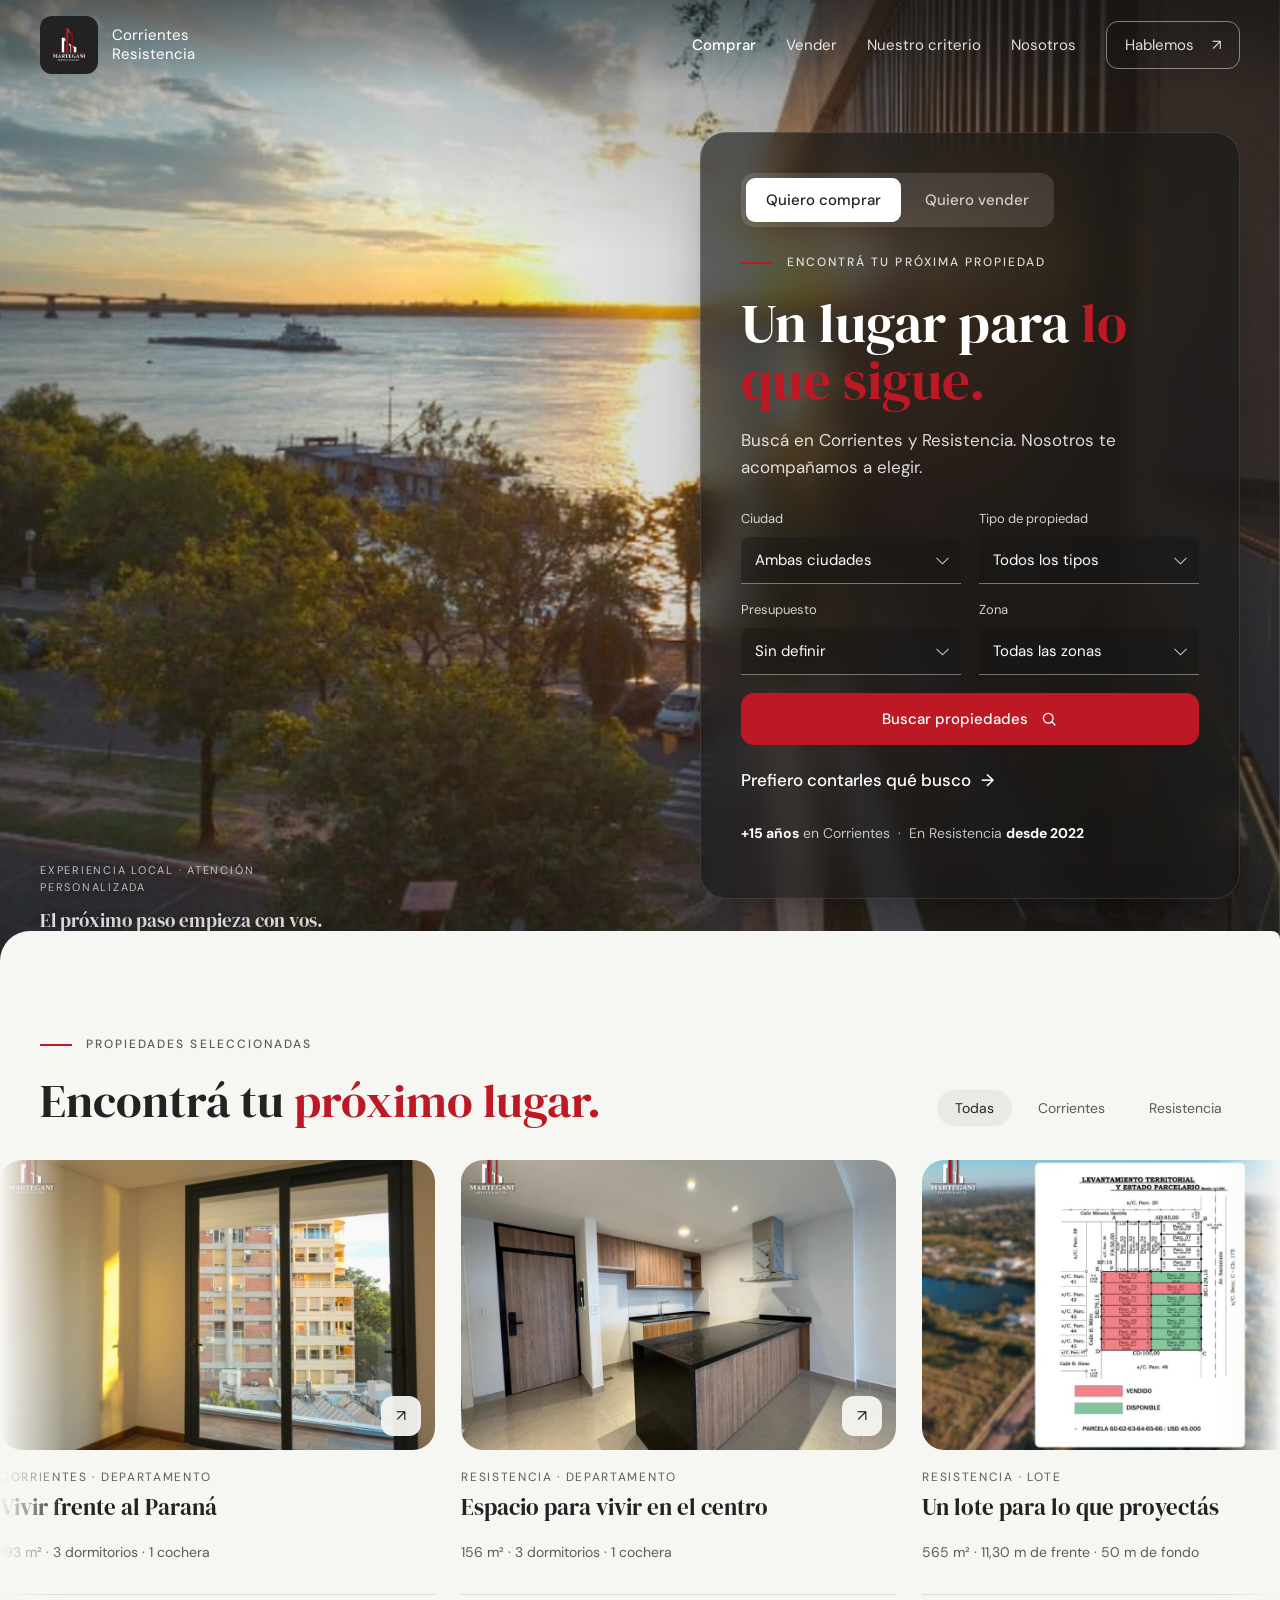
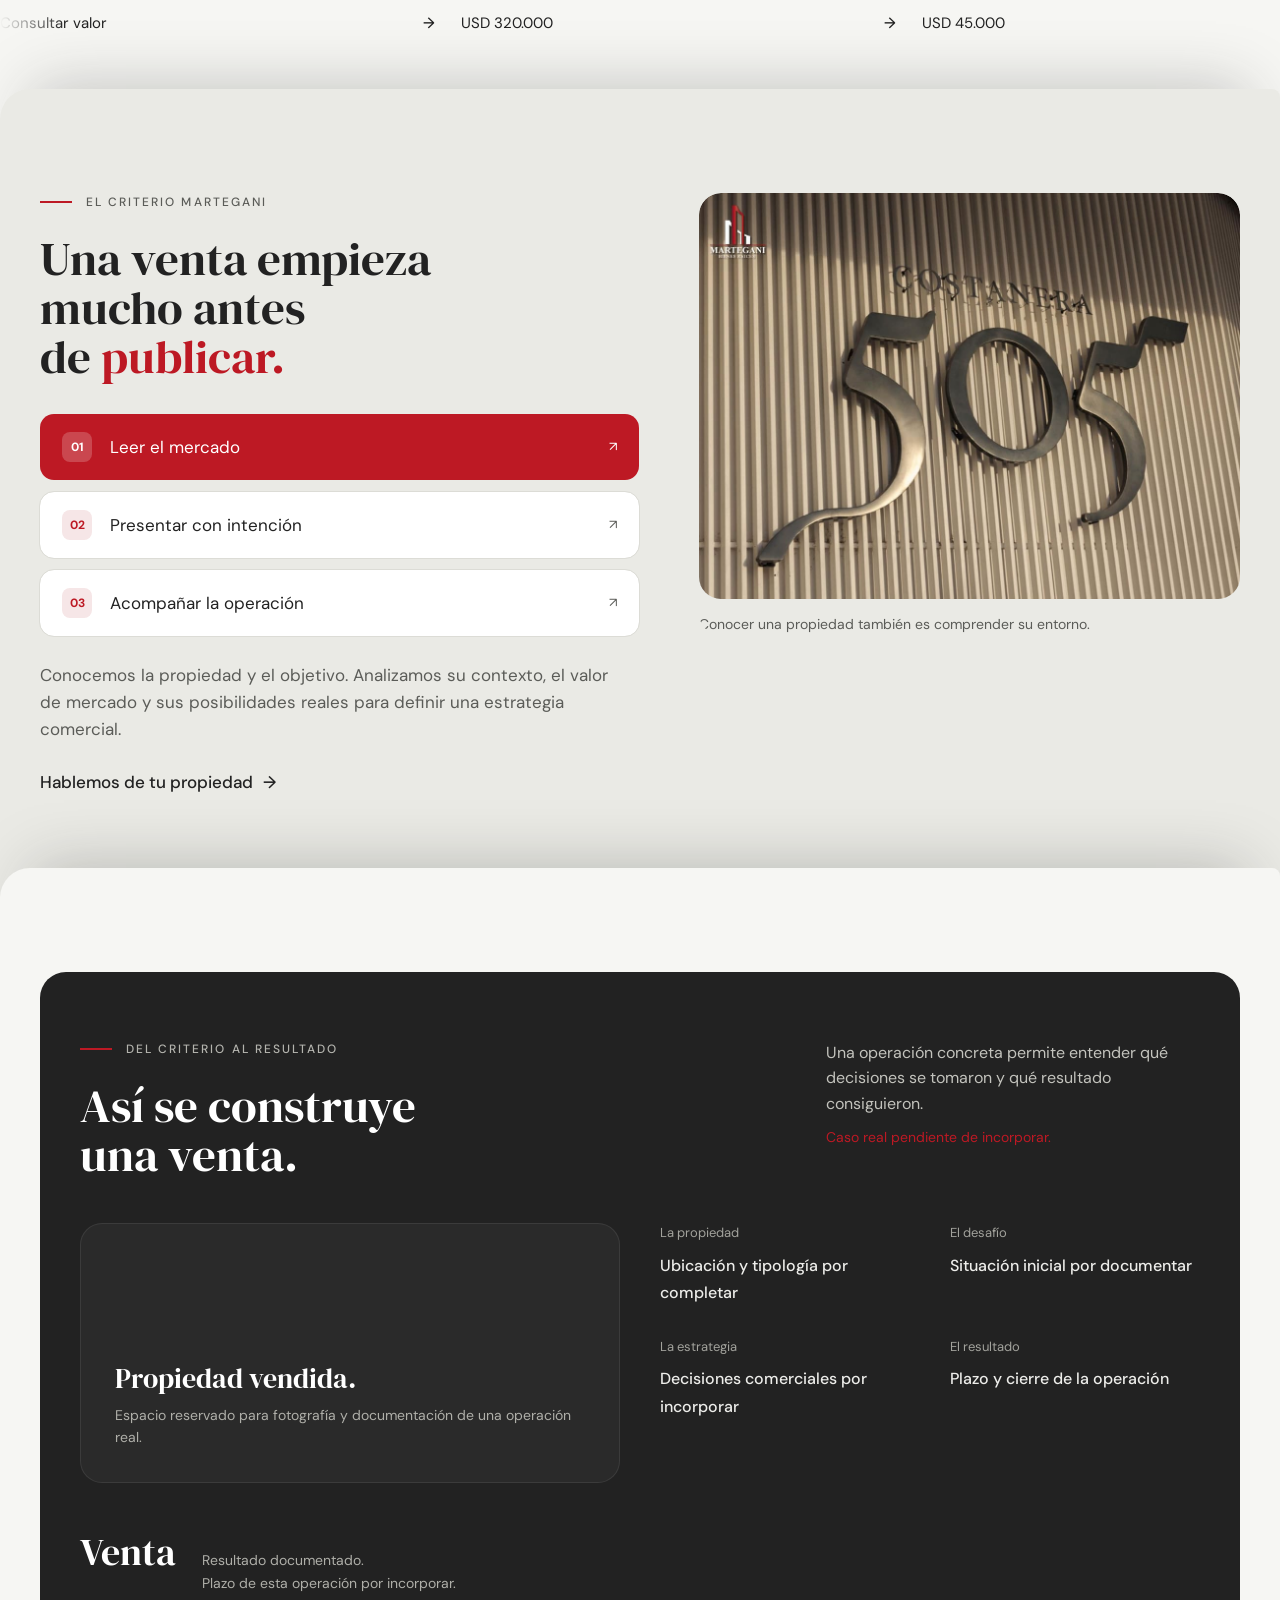
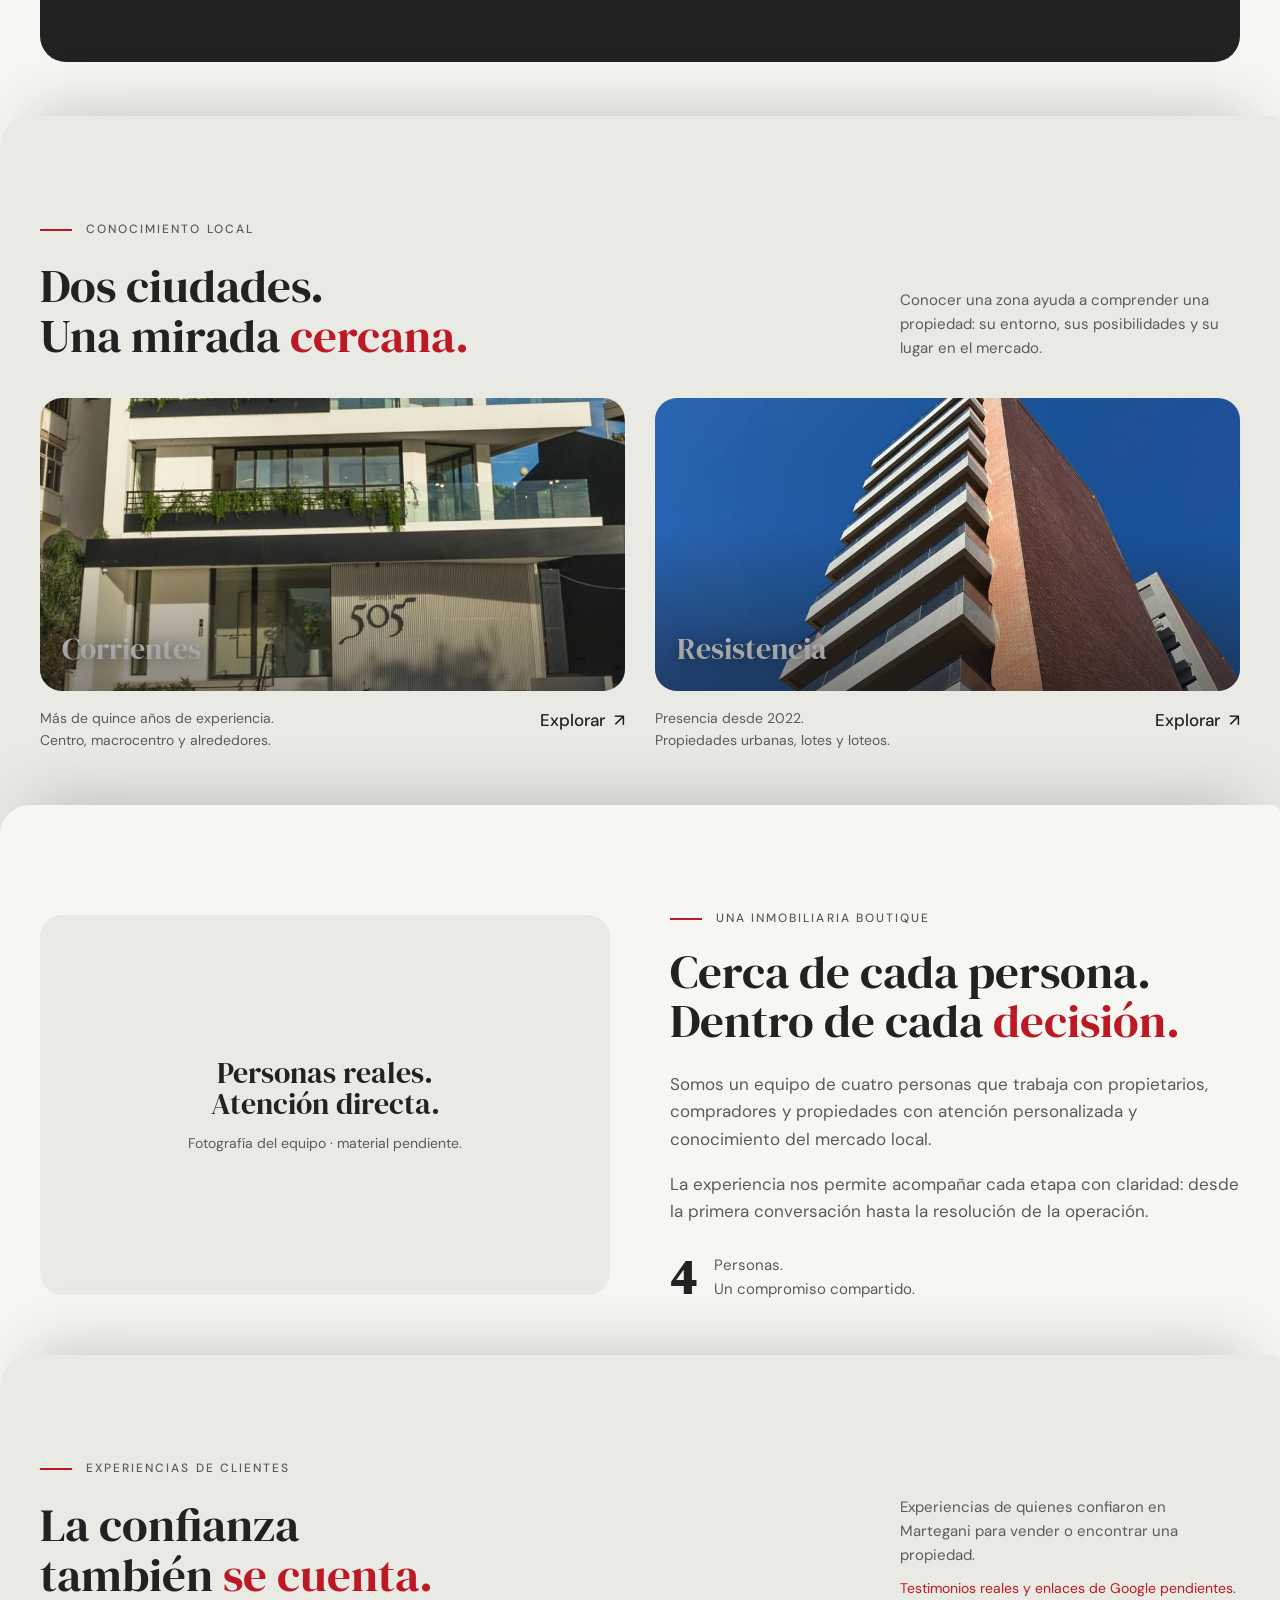
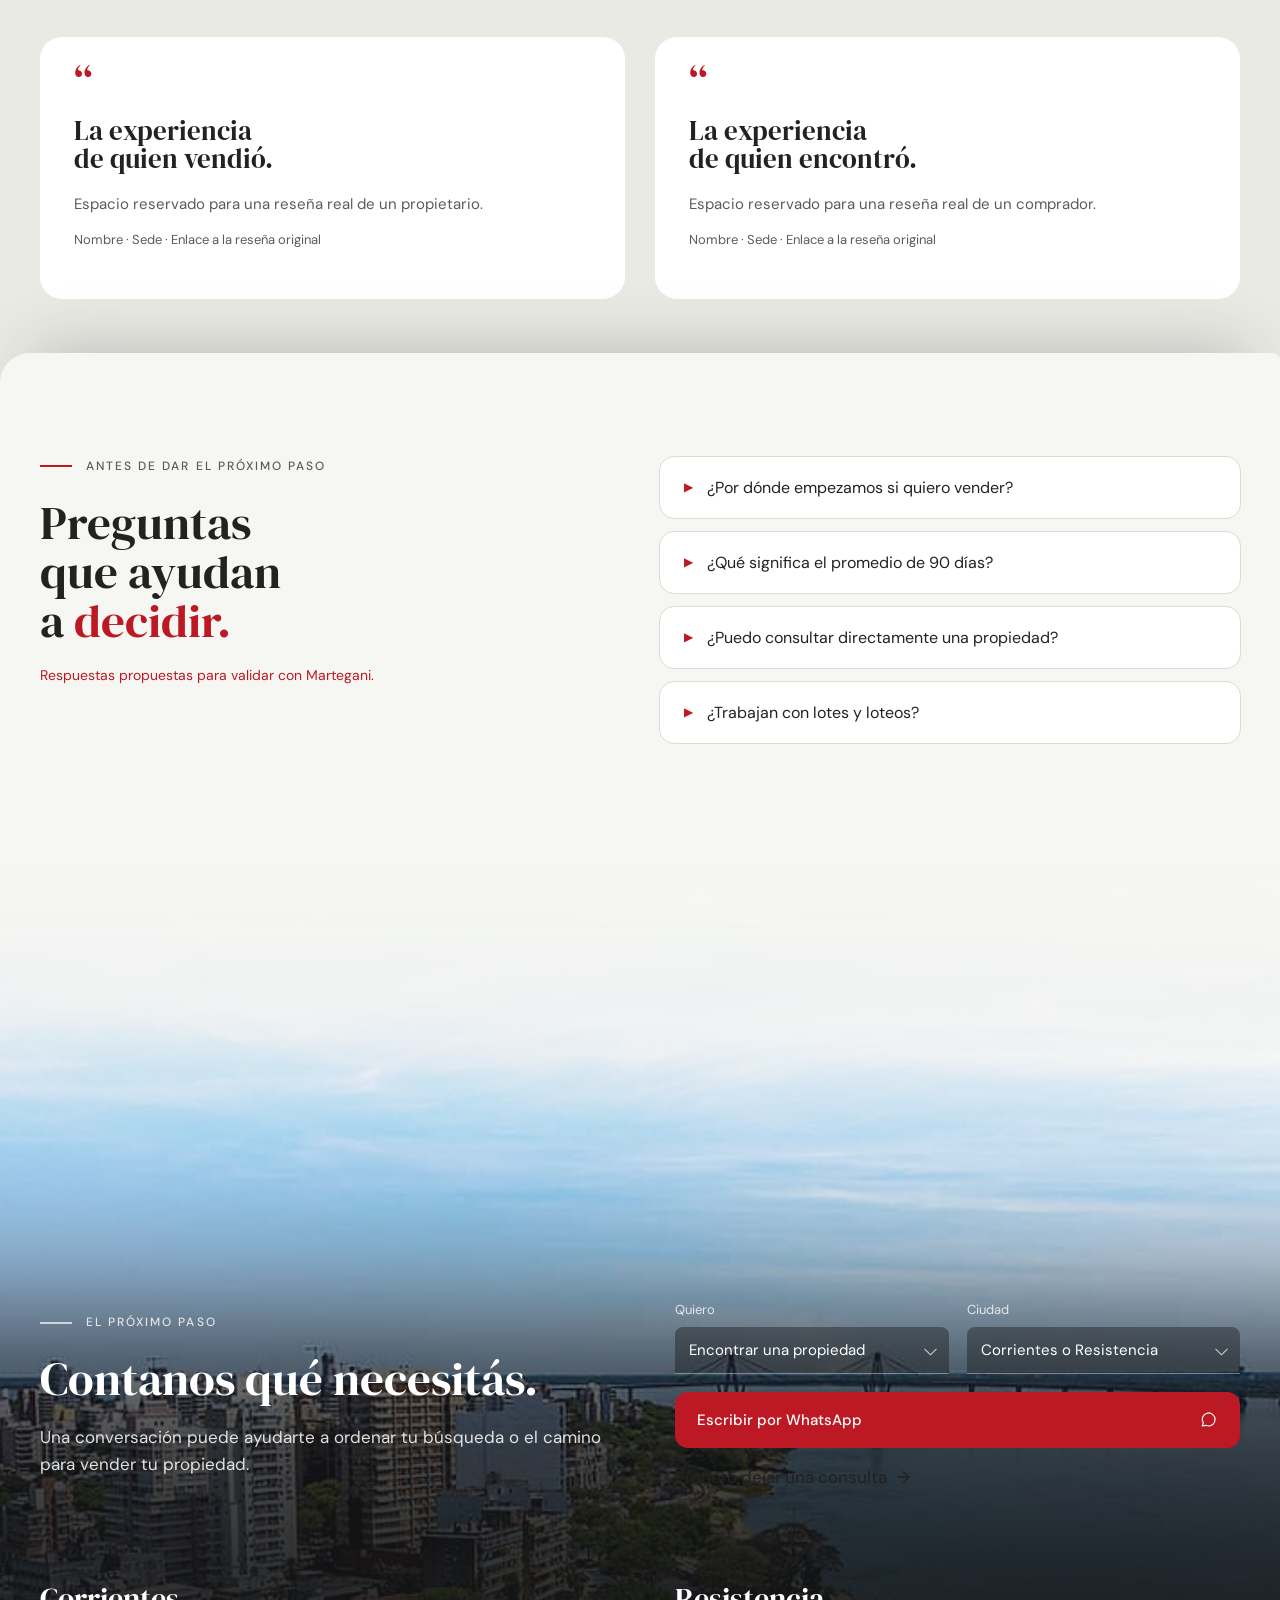
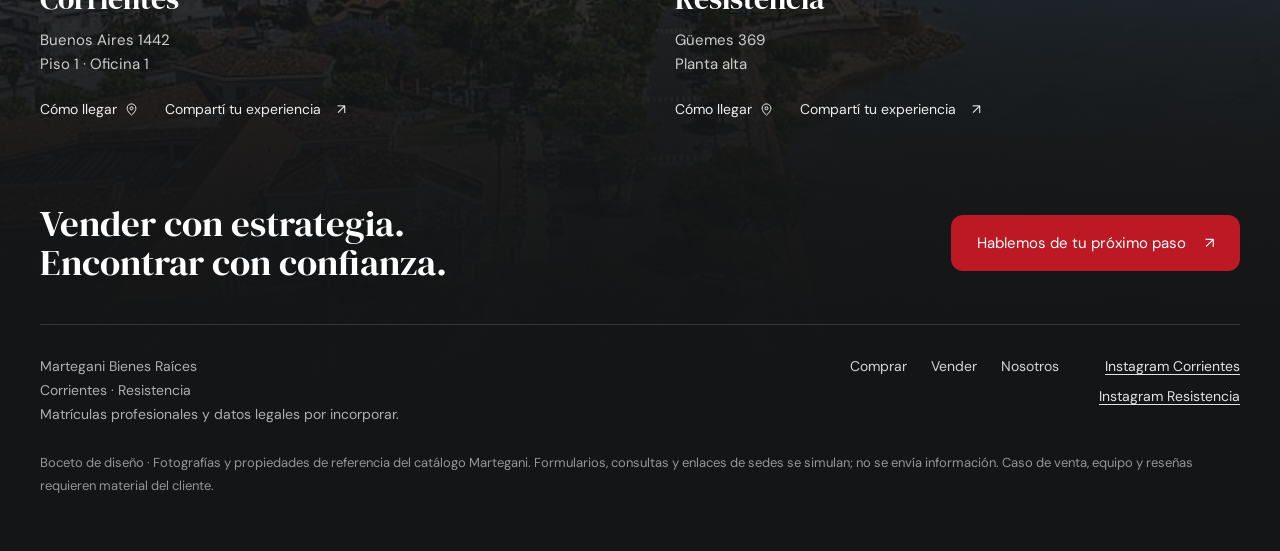
==== commit bb338fa8: "Quitar la nota auxiliar debajo del carrusel de propiedades" ====
--- a/comprar.html
+++ b/comprar.html
@@ -145,11 +145,6 @@
       </a>
     </div>
   </div>
-
-  <p class="wrap props-hint">
-    <svg width="22" height="22" viewBox="0 0 24 24" fill="none" aria-hidden="true"><path d="M3 12h15M13 6l6 6-6 6" stroke="currentColor" stroke-width="1.6" stroke-linecap="round" stroke-linejoin="round"/></svg>
-    Seguí bajando y la selección se va deslizando · 3 propiedades en esta muestra de diseño.
-  </p>
 </section>
 
 <!-- ===================== CRITERIO / MÉTODO ===================== -->
--- a/css/styles.css
+++ b/css/styles.css
@@ -17,7 +17,7 @@
   --sky:#dfeaf2;           /* cielo del cierre */
   --wine:#BD1924;          /* rojo de acción = rojo del logo */
   --wine-dark:#9C1520;     /* hover */
-  --wine-light:#E8818A;    /* énfasis sobre glass/oscuro */
+  --wine-light:#BD1924;    /* mismo rojo del logo (unificado) */
   --wine-tint:#F6E6E7;     /* fondo rojo tenue */
 
   --radius:16px;
@@ -79,7 +79,7 @@
 .btn--wine{background:var(--wine);color:#fff}
 .btn--wine:hover{background:var(--wine-dark)}
 .btn--soft{background:var(--bg-alt);color:var(--ink)}
-.btn--soft:hover{background:#e6e1d8}
+.btn--soft:hover{background:#e0e0da}
 .btn .ico{font-size:16px}
 
 /* =========================================================
@@ -135,14 +135,14 @@
 
 .hero__inner{width:100%;display:flex;justify-content:flex-end}
 .hero__panel{
-  width:min(540px,100%);background:rgba(26,26,26,.56);backdrop-filter:blur(14px) saturate(1.1);
+  width:min(540px,100%);background:rgba(24,24,24,.64);backdrop-filter:blur(14px) saturate(1.1);
   border:1px solid rgba(255,255,255,.12);border-radius:var(--radius-xl);padding:40px;color:#fff;
   box-shadow:0 30px 60px -30px rgba(0,0,0,.6);
 }
 .hero__panel .eyebrow{color:rgba(255,255,255,.82)}
-.hero__panel .eyebrow::before{background:var(--wine-light)}
+.hero__panel .eyebrow::before{background:var(--wine)}
 .hero__title{font-family:var(--serif);font-size:clamp(36px,4.3vw,60px);line-height:1.04;color:#fff;margin-bottom:18px}
-.hero__title .wine{color:var(--wine-light)}
+.hero__title .wine{color:var(--wine)}
 .hero__sub{color:rgba(255,255,255,.84);font-size:17px;margin:0 0 28px;max-width:40ch}
 .hero__actions{display:grid;grid-template-columns:1fr 1fr;gap:14px;margin-bottom:20px}
 .hero__panel .btn--soft{background:rgba(255,255,255,.12);color:#fff;border:1px solid rgba(255,255,255,.2)}
@@ -179,7 +179,7 @@
 .stat__num{font-family:var(--serif);font-size:50px;line-height:.9;color:#fff}
 .stat__body b{display:block;font-weight:500;margin-bottom:4px;color:#fff}
 .stat__body span{color:rgba(255,255,255,.78);font-size:14px}
-.stat__body .note{display:block;margin-top:8px;color:var(--wine-light)}
+.stat__body .note{display:block;margin-top:8px;color:var(--wine)}
 
 /* =========================================================
    MOVIMIENTO: entradas y superposición de secciones
@@ -223,10 +223,16 @@
 .card__foot{display:flex;justify-content:space-between;align-items:center;margin-top:16px;padding-top:16px;border-top:1px solid var(--line);font-size:15px}
 .cards-note{margin-top:26px;font-size:13px;color:var(--ink-soft)}
 
-/* ---- Carrusel que se desliza con el scroll (sin frenar la página) ---- */
+/* ---- Carrusel automático: corre solo en bucle continuo ---- */
 .props-head{display:flex;justify-content:space-between;align-items:flex-end;gap:30px;margin-bottom:34px}
-.props-viewport{overflow:hidden}
-.props-track{display:flex;gap:26px;padding:0 var(--gutter);will-change:transform}
+.props-viewport{overflow:hidden;
+  -webkit-mask:linear-gradient(90deg,transparent,#000 5%,#000 95%,transparent);
+  mask:linear-gradient(90deg,transparent,#000 5%,#000 95%,transparent)}
+.props-track{display:flex;padding:0;will-change:transform}
+.props-track > *{margin-right:26px;flex:none}
+.props-track.is-marquee{width:max-content;animation-name:marquee;animation-timing-function:linear;animation-iteration-count:infinite}
+@keyframes marquee{from{transform:translate3d(0,0,0)}to{transform:translate3d(-50%,0,0)}}
+@media (hover:hover){.props-track.is-marquee:hover{animation-play-state:paused}}
 .props-track .card{flex:0 0 clamp(320px,34vw,460px)}
 .props-track .card__media{aspect-ratio:3/2}
 .pcard-cta{flex:0 0 300px;display:flex;flex-direction:column;justify-content:center;gap:14px;
@@ -234,8 +240,6 @@
 .pcard-cta h3{color:#fff;font-size:28px}
 .pcard-cta span{color:rgba(255,255,255,.85);font-size:14px}
 .pcard-cta .mark{font-size:22px;margin-top:auto}
-.props-hint{display:flex;align-items:center;gap:10px;color:var(--ink-soft);font-size:13px;margin-top:30px}
-.props-hint svg{flex:none}
 
 /* =========================================================
    CRITERIO / MÉTODO
@@ -263,7 +267,7 @@
 .dark h2{color:#fff}
 .dark__top{display:grid;grid-template-columns:1fr 1fr;gap:40px;align-items:start;margin-bottom:44px}
 .dark__intro{color:#c3c3bd;font-size:16px;max-width:34ch;justify-self:end}
-.dark__intro .note{color:#E8818A;display:block;margin-top:10px}
+.dark__intro .note{color:var(--wine);display:block;margin-top:10px}
 .dark__body{display:grid;grid-template-columns:1fr 1fr;gap:40px;align-items:start}
 .sold{background:rgba(255,255,255,.04);border:1px solid rgba(255,255,255,.08);border-radius:var(--radius-lg);min-height:260px;display:flex;flex-direction:column;justify-content:flex-end;padding:34px}
 .sold h3{color:#fff;font-size:28px;margin-bottom:10px}
@@ -436,12 +440,10 @@
   .search--compact .field--extra{display:none}
   .search--compact .search__more{display:flex}
 
-  /* carrusel: en celular se desliza con el dedo */
-  .props-viewport{overflow:visible}
-  .props-track{overflow-x:auto;scroll-snap-type:x mandatory;transform:none !important;
-    padding-bottom:12px;scroll-padding-left:22px;-webkit-overflow-scrolling:touch}
-  .props-track .card{flex:0 0 84%;scroll-snap-align:start}
-  .props-track .pcard-cta{flex:0 0 70%}
+  /* carrusel: en celular también corre solo (ancho en vw, no %, por el max-content) */
+  .props-viewport{overflow:hidden}
+  .props-track .card{flex:0 0 80vw}
+  .props-track .pcard-cta{flex:0 0 66vw}
   .props-head{flex-direction:column;align-items:flex-start;gap:6px}
 }
 
@@ -457,6 +459,7 @@
   .closing{--arrival-sky:1 !important;--arrival-photo:1 !important}
   .closing__backdrop img{transform:none !important;opacity:1 !important}
   .card__media img,.city__media img{transition:none}
-  .props-viewport{overflow:visible}
-  .props-track{transform:none !important;overflow-x:auto}
-}
+  .props-viewport{overflow:auto;-webkit-mask:none;mask:none}
+  .props-track,.props-track.is-marquee{width:auto;animation:none !important;transform:none !important;
+    overflow-x:auto;padding-left:var(--gutter);scroll-padding-left:var(--gutter)}
+}
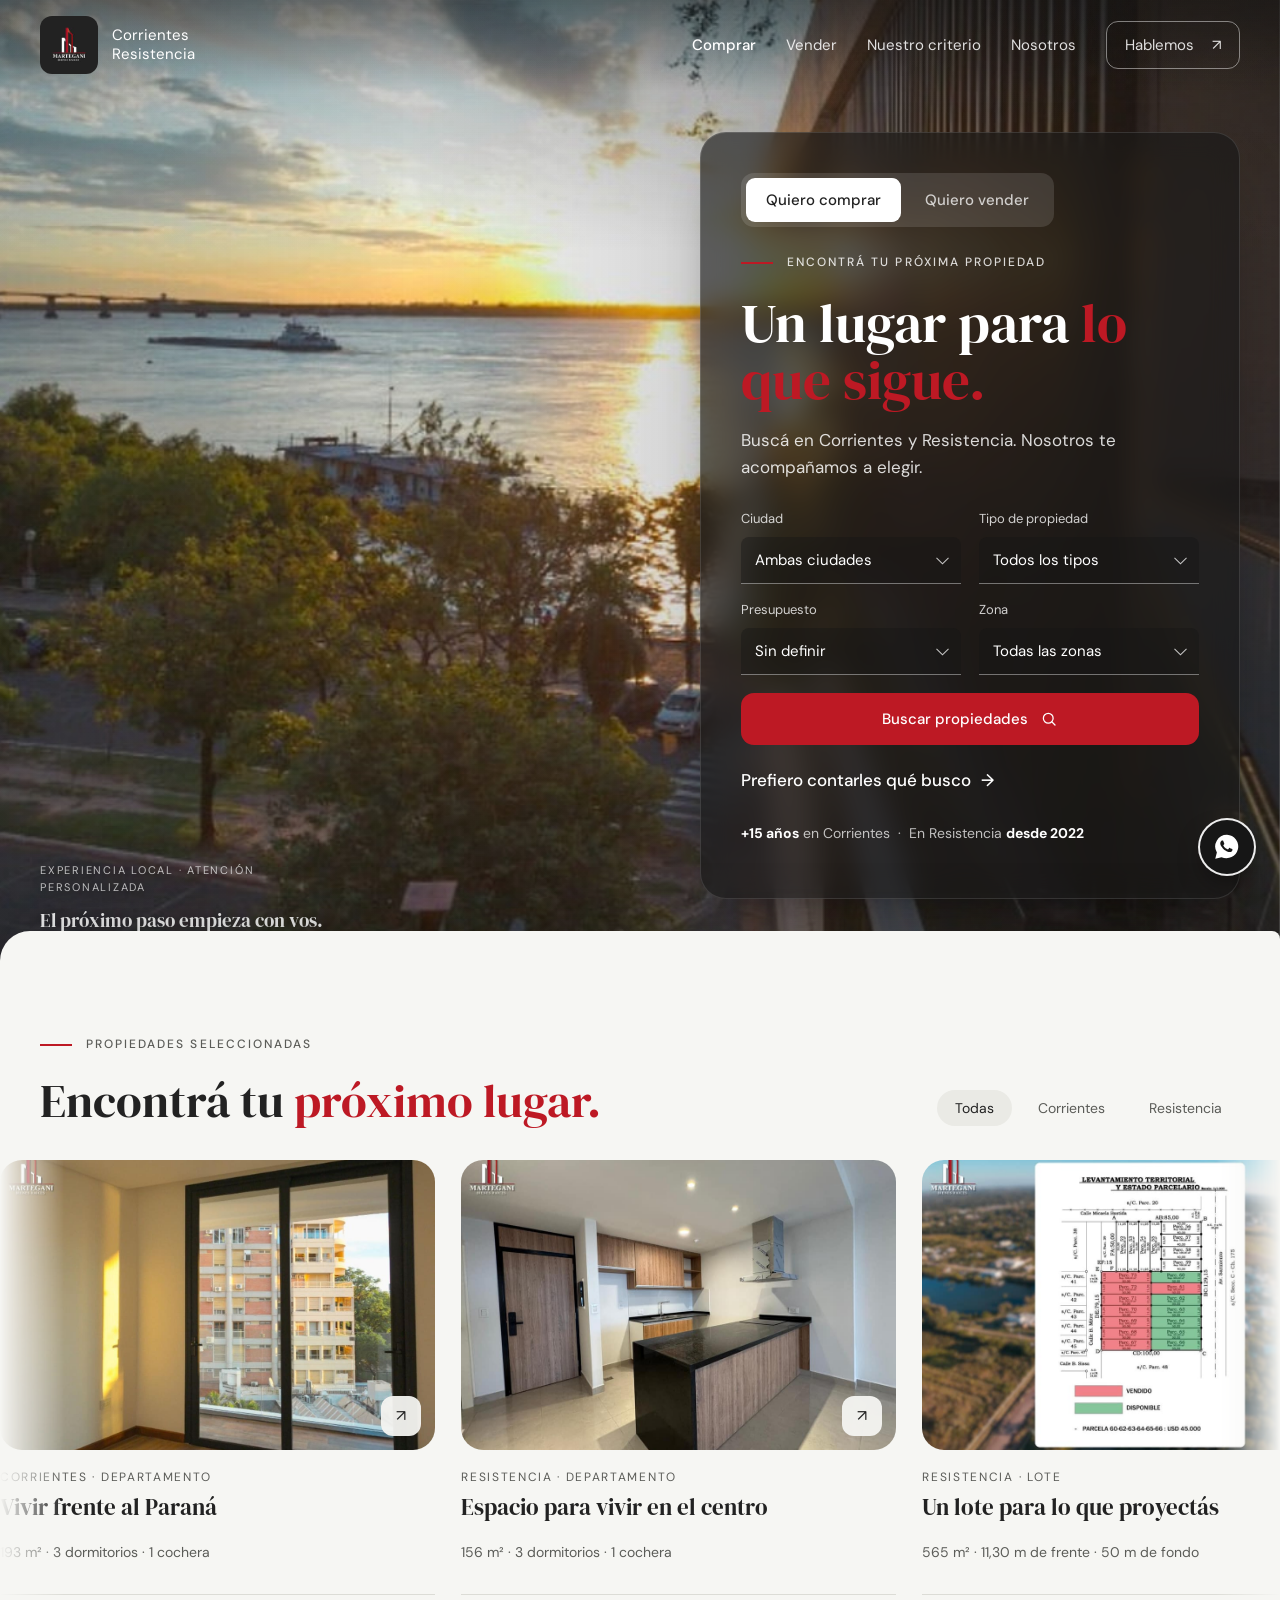
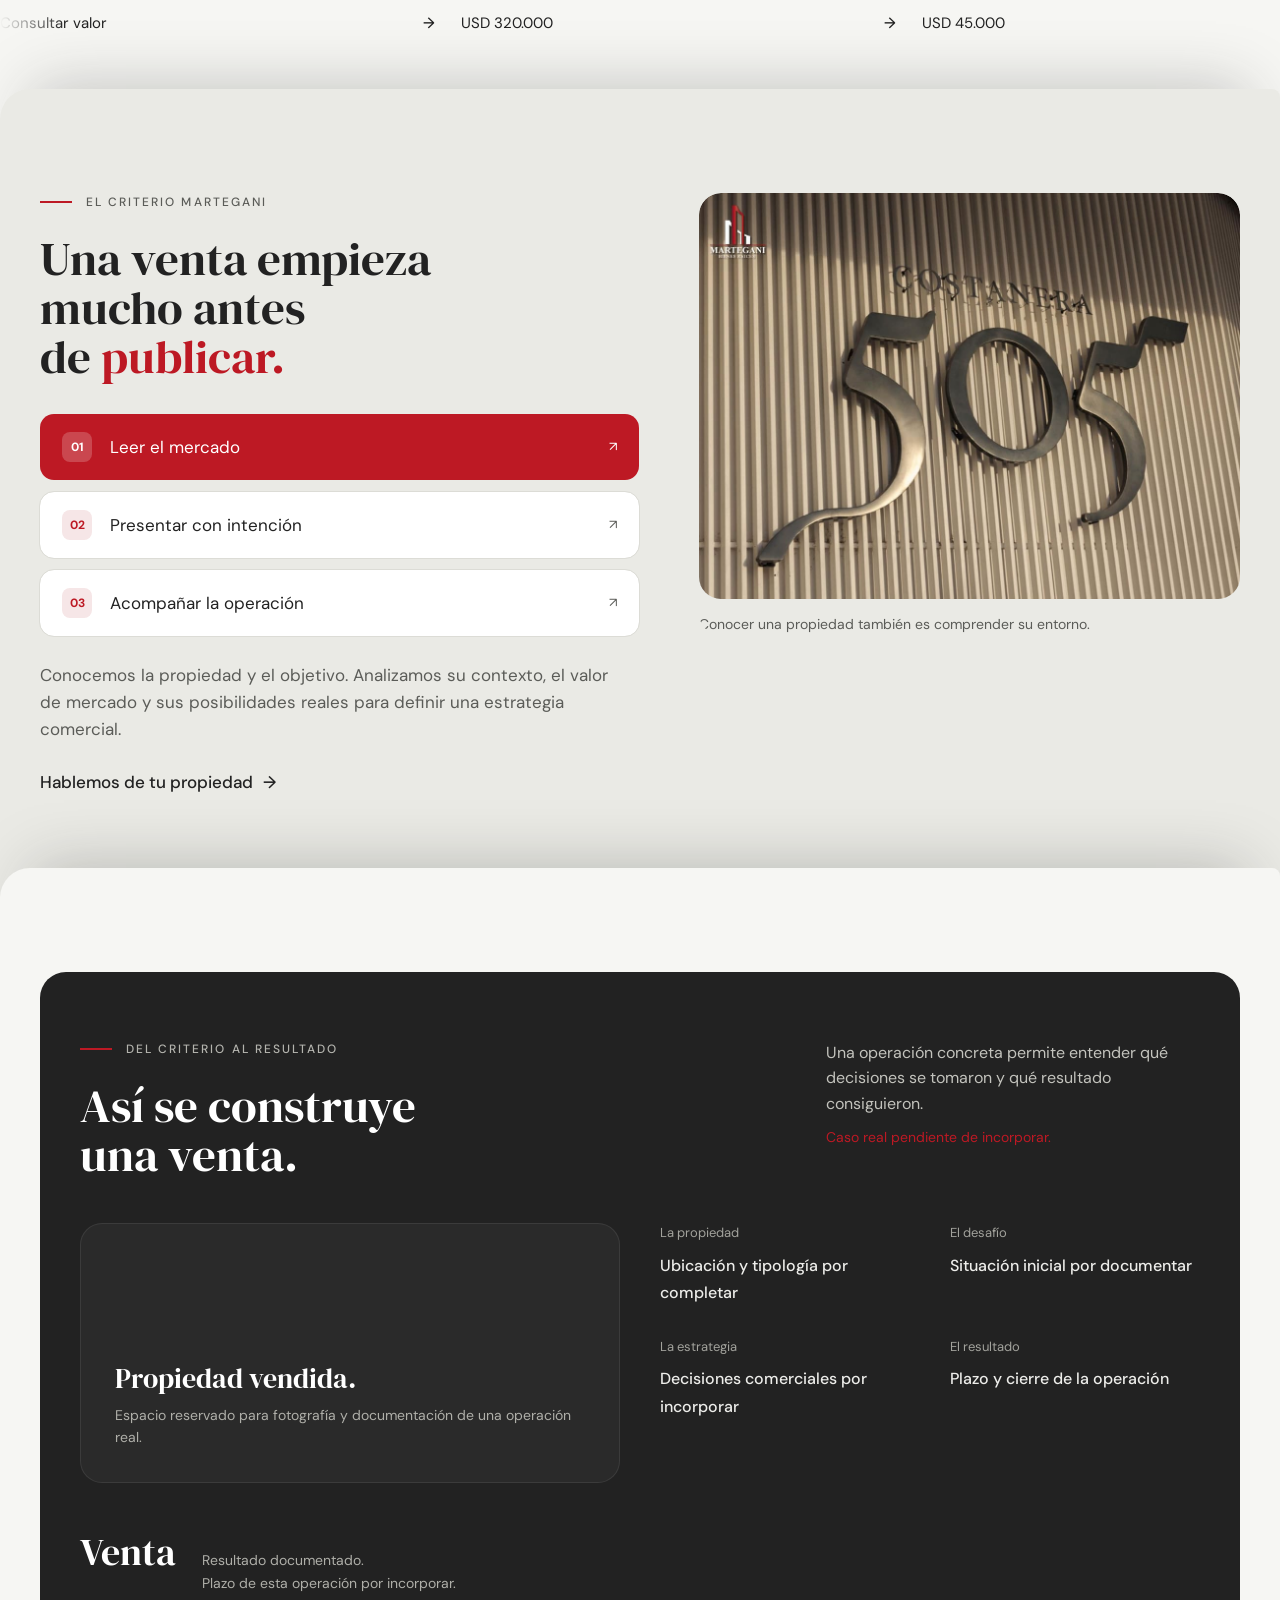
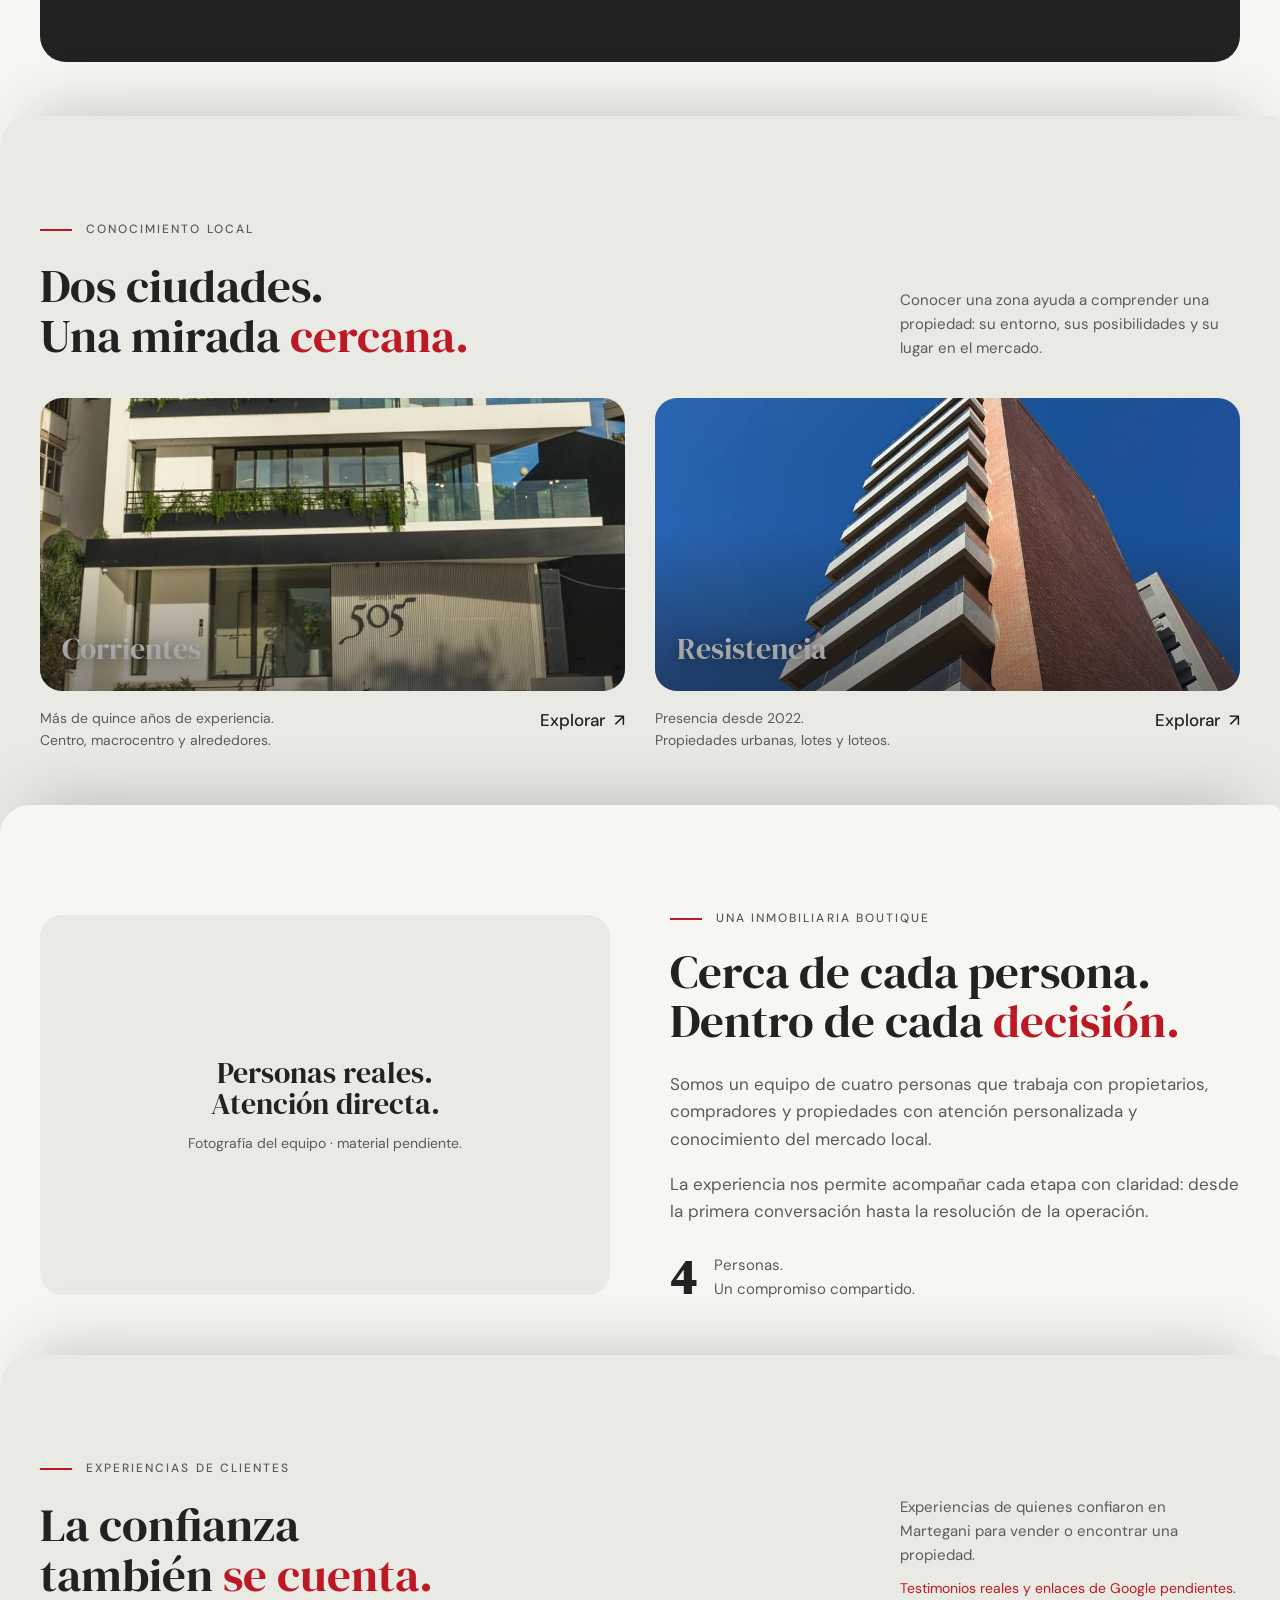
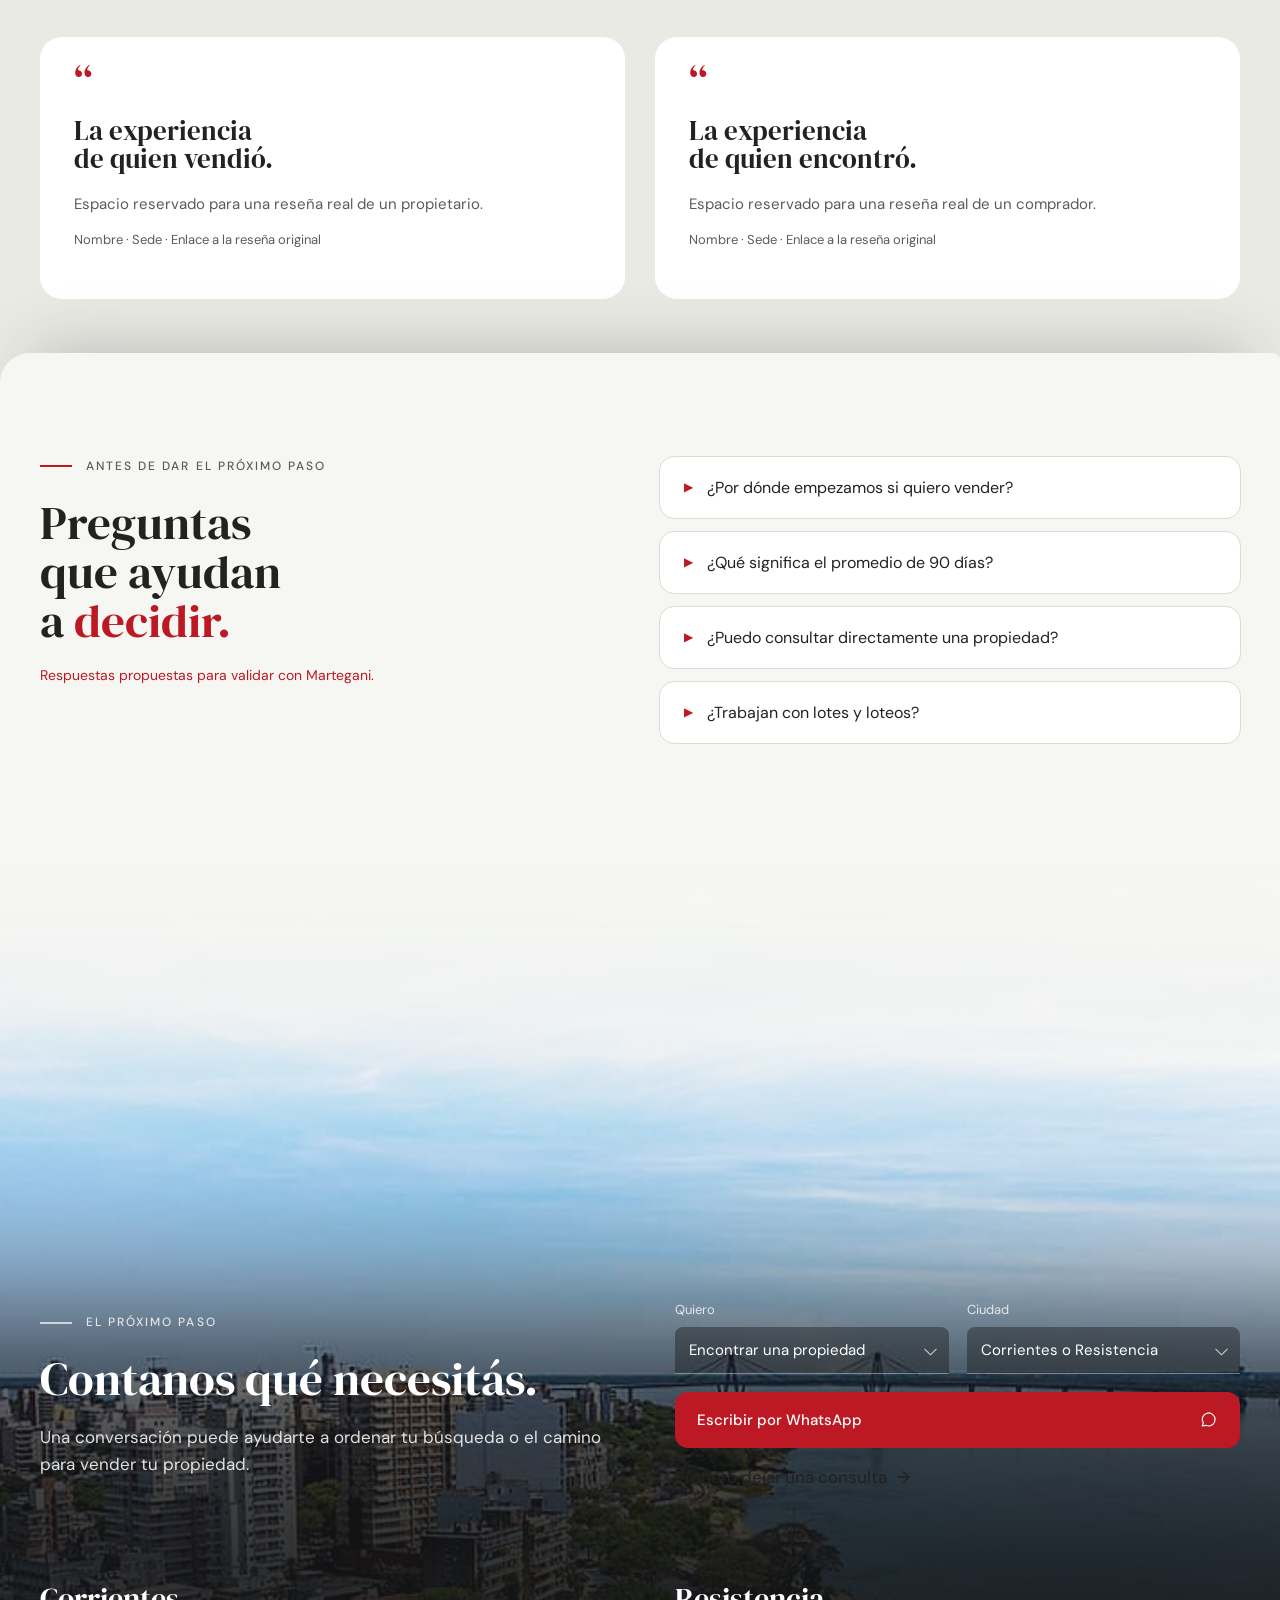
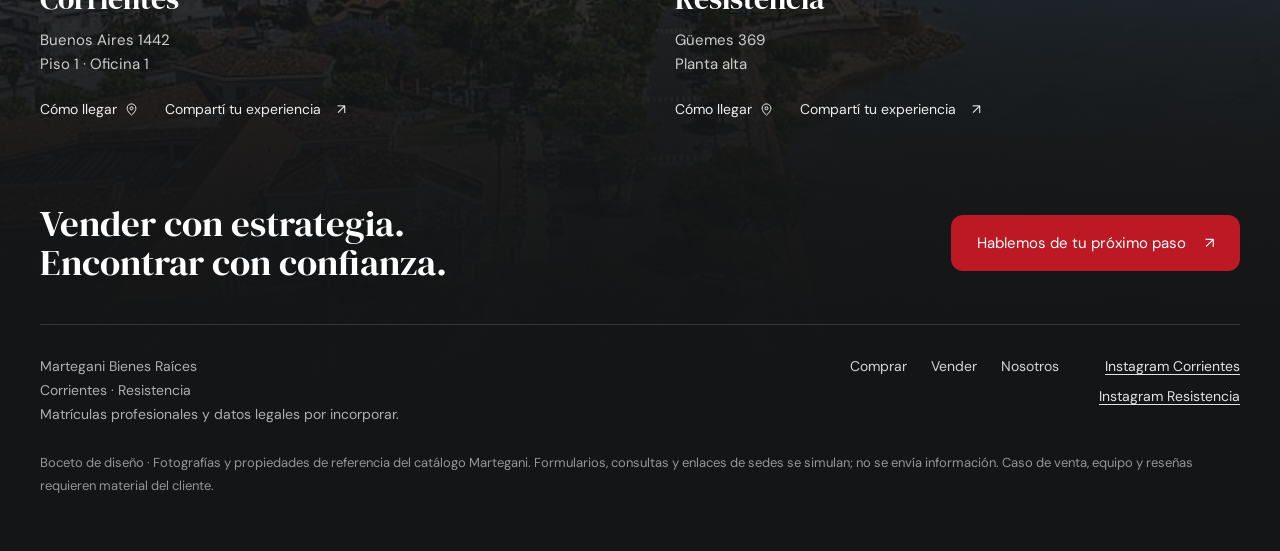
==== commit 44d0cdc1: "Agregar boton flotante de WhatsApp (blanco y negro) abajo a la derecha en las 3 paginas" ====
--- a/comprar.html
+++ b/comprar.html
@@ -406,6 +406,14 @@
   </div>
 </section>
 
+<!-- Botón flotante de WhatsApp -->
+<a class="wa-float" href="#" target="_blank" rel="noopener" aria-label="Escribir por WhatsApp" title="Escribir por WhatsApp" data-whatsapp-float>
+  <svg viewBox="0 0 24 24" aria-hidden="true">
+    <path fill="#fff" d="M12 2.2a9.4 9.4 0 0 0-8.1 14.2L2.6 21.4l5-1.3A9.4 9.4 0 1 0 12 2.2Z"/>
+    <path fill="#161616" d="M9.1 7.3c-.18-.4-.37-.4-.55-.41-.14 0-.3-.01-.46-.01-.16 0-.42.06-.64.3-.22.24-.84.82-.84 2s.86 2.32.98 2.48c.12.16 1.66 2.66 4.1 3.73 2.03.88 2.44.7 2.88.66.44-.04 1.42-.58 1.62-1.14.2-.56.2-1.04.14-1.14-.06-.1-.22-.16-.46-.28-.24-.12-1.42-.7-1.64-.78-.22-.08-.38-.12-.54.12-.16.24-.62.78-.76.94-.14.16-.28.18-.52.06-.24-.12-1.02-.38-1.94-1.2-.72-.64-1.2-1.43-1.34-1.67-.14-.24-.01-.37.1-.49.11-.11.24-.28.36-.42.12-.14.16-.24.24-.4.08-.16.04-.3-.02-.42-.06-.12-.53-1.3-.74-1.78Z"/>
+  </svg>
+</a>
+
 <script src="js/main.js"></script>
 </body>
 </html>
--- a/css/styles.css
+++ b/css/styles.css
@@ -100,11 +100,11 @@
 .nav__cta{display:inline-flex;align-items:center;gap:9px;border:1px solid rgba(255,255,255,.45);color:#fff;padding:11px 18px;border-radius:12px;font-size:15px;transition:background .2s,border-color .2s}
 .nav__cta:hover{background:rgba(255,255,255,.12)}
 
-/* estado sólido (al bajar del hero) */
-.site-header.is-stuck{background:rgba(246,246,243,.92);backdrop-filter:saturate(1.2) blur(10px);border-bottom:1px solid var(--line)}
+/* estado sólido (al bajar del hero): barra "fumé" (gris ahumado) */
+.site-header.is-stuck{background:rgba(208,207,201,.9);backdrop-filter:saturate(1.1) blur(12px);border-bottom:1px solid rgba(34,34,34,.12)}
 .site-header.is-stuck::before{opacity:0}
 .site-header.is-stuck .brand__text{color:var(--ink)}
-.site-header.is-stuck .nav a{color:var(--ink-soft)}
+.site-header.is-stuck .nav a{color:#4c4d49}
 .site-header.is-stuck .nav a:hover{color:var(--ink)}
 .site-header.is-stuck .nav a.is-active{color:var(--wine)}
 .site-header.is-stuck .nav__cta{border-color:var(--line);color:var(--ink)}
@@ -112,6 +112,21 @@
 .site-header.is-stuck .menu-toggle span,
 .site-header.is-stuck .menu-toggle span::before,
 .site-header.is-stuck .menu-toggle span::after{background:var(--ink)}
+
+/* Botón flotante de WhatsApp (blanco y negro) */
+.wa-float{
+  position:fixed;right:24px;bottom:24px;z-index:70;
+  width:58px;height:58px;border-radius:50%;
+  background:#161616;color:#fff;
+  display:flex;align-items:center;justify-content:center;
+  border:2px solid rgba(255,255,255,.92);
+  box-shadow:0 12px 26px -8px rgba(0,0,0,.5);
+  transition:transform .2s var(--ease),box-shadow .2s;
+}
+.wa-float:hover{transform:translateY(-3px);box-shadow:0 16px 30px -8px rgba(0,0,0,.55)}
+.wa-float:active{transform:translateY(-1px)}
+.wa-float svg{width:30px;height:30px;display:block}
+@media (max-width:980px){.wa-float{right:16px;bottom:16px;width:54px;height:54px}.wa-float svg{width:28px;height:28px}}
 
 .menu-toggle{display:none;width:46px;height:46px;border-radius:12px;background:rgba(255,255,255,.14);border:1px solid rgba(255,255,255,.4);align-items:center;justify-content:center}
 .menu-toggle span,.menu-toggle span::before,.menu-toggle span::after{content:"";display:block;width:20px;height:2px;background:#fff;transition:.25s;position:relative}
